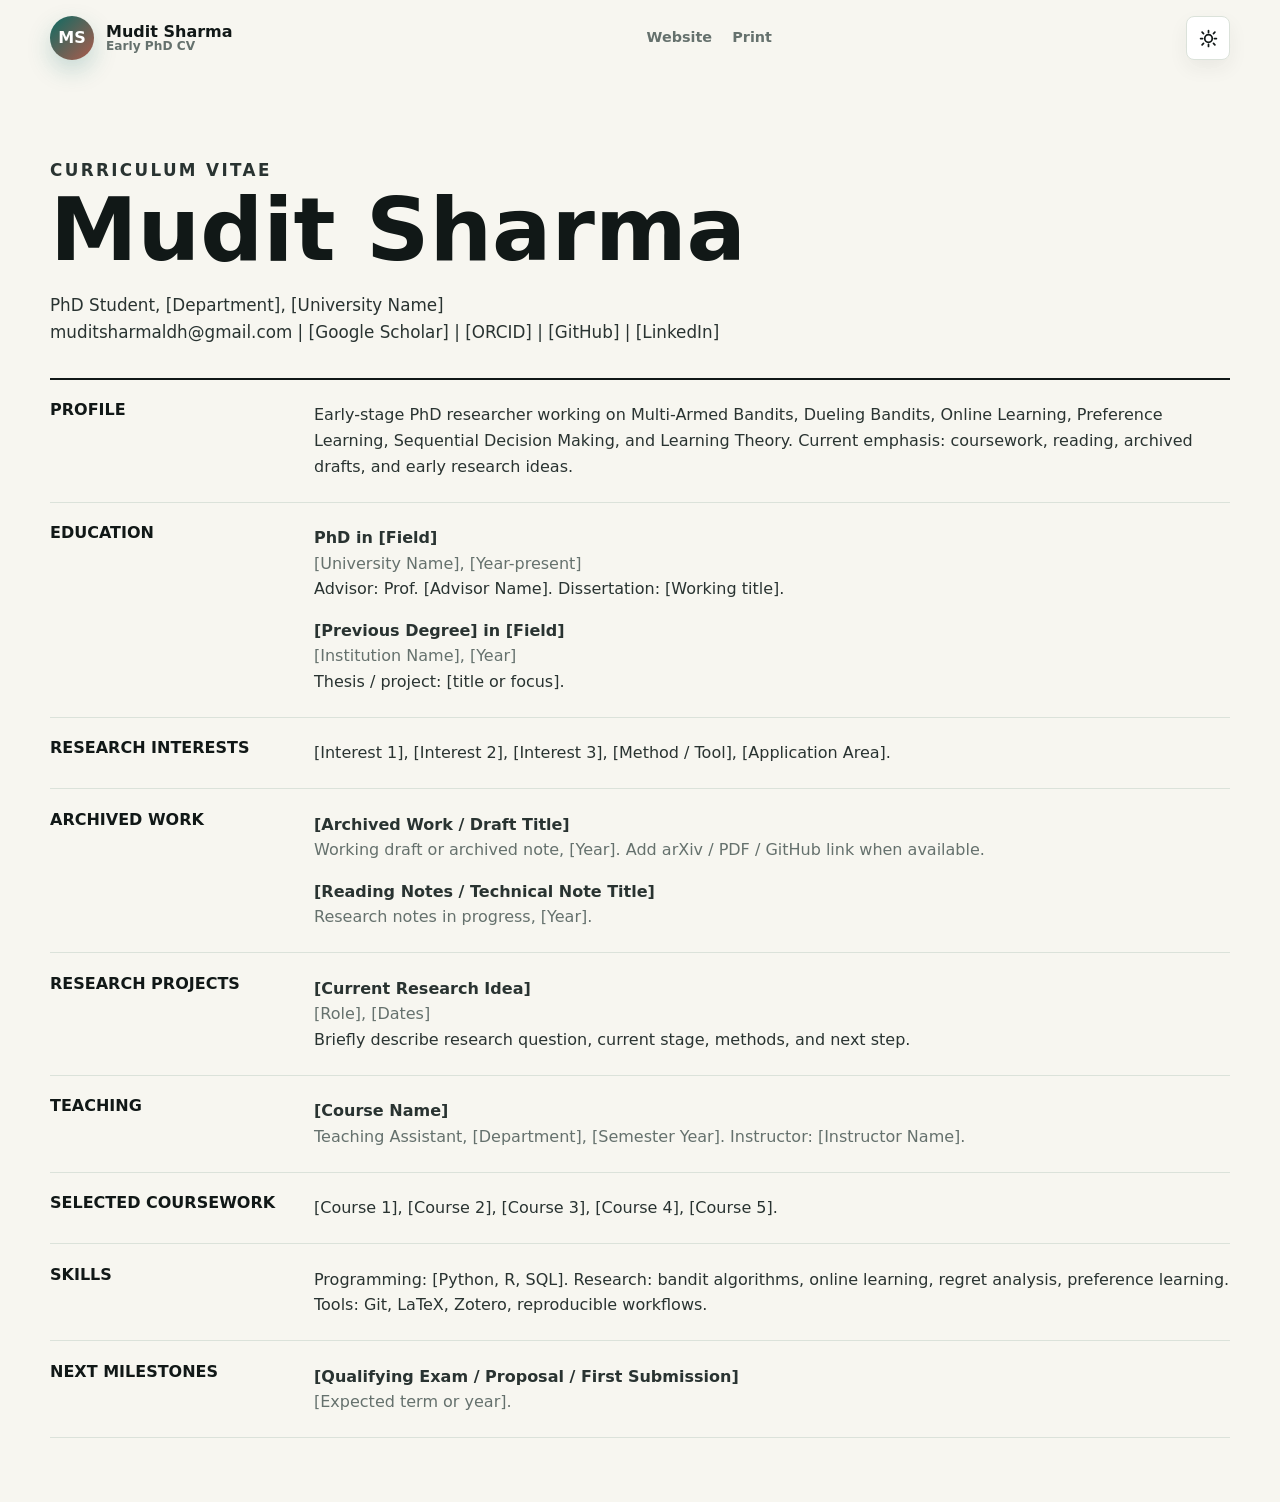
==== cv.html @ 1f726e1e "first commit" ====
<!DOCTYPE html>
<html lang="en" data-theme="auto">
<head>
  <meta charset="UTF-8">
  <meta name="viewport" content="width=device-width, initial-scale=1.0">
  <meta name="description" content="Early-stage PhD CV for Mudit Sharma.">
  <title>CV | Mudit Sharma</title>
  <link rel="stylesheet" href="styles.css">
</head>
<body class="cv-page">
  <header class="site-header" data-header>
    <nav class="nav shell" aria-label="CV navigation">
      <a class="brand" href="index.html">
        <span class="brand-mark">MS</span>
        <span class="brand-copy">
          <strong>Mudit Sharma</strong>
          <small>Early PhD CV</small>
        </span>
      </a>
      <div class="nav-links cv-nav-links">
        <a href="index.html">Website</a>
        <a href="#" onclick="window.print(); return false;">Print</a>
      </div>
      <button class="theme-toggle" type="button" aria-label="Switch color theme" data-theme-toggle>
        <svg aria-hidden="true" viewBox="0 0 24 24">
          <path d="M12 3v2.2M12 18.8V21M4.7 4.7l1.6 1.6M17.7 17.7l1.6 1.6M3 12h2.2M18.8 12H21M4.7 19.3l1.6-1.6M17.7 6.3l1.6-1.6"></path>
          <circle cx="12" cy="12" r="4.3"></circle>
        </svg>
      </button>
    </nav>
  </header>

  <main class="cv-main shell">
    <section class="cv-hero">
      <p class="section-kicker">Curriculum Vitae</p>
      <h1>Mudit Sharma</h1>
      <p>
        PhD Student, [Department], [University Name]<br>
        muditsharmaldh@gmail.com | [Google Scholar] | [ORCID] | [GitHub] | [LinkedIn]
      </p>
    </section>

    <section class="cv-section">
      <h2>Profile</h2>
      <p>
        Early-stage PhD researcher working on Multi-Armed Bandits, Dueling Bandits,
        Online Learning, Preference Learning, Sequential Decision Making, and
        Learning Theory. Current emphasis: coursework, reading, archived drafts,
        and early research ideas.
      </p>
    </section>

    <section class="cv-section">
      <h2>Education</h2>
      <div>
        <div class="cv-entry">
          <strong>PhD in [Field]</strong>
          <span>[University Name], [Year-present]</span>
          <p>Advisor: Prof. [Advisor Name]. Dissertation: [Working title].</p>
        </div>
        <div class="cv-entry">
          <strong>[Previous Degree] in [Field]</strong>
          <span>[Institution Name], [Year]</span>
          <p>Thesis / project: [title or focus].</p>
        </div>
      </div>
    </section>

    <section class="cv-section">
      <h2>Research Interests</h2>
      <p>[Interest 1], [Interest 2], [Interest 3], [Method / Tool], [Application Area].</p>
    </section>

    <section class="cv-section">
      <h2>Archived Work</h2>
      <div>
        <div class="cv-entry">
          <strong>[Archived Work / Draft Title]</strong>
          <span>Working draft or archived note, [Year]. Add arXiv / PDF / GitHub link when available.</span>
        </div>
        <div class="cv-entry">
          <strong>[Reading Notes / Technical Note Title]</strong>
          <span>Research notes in progress, [Year].</span>
        </div>
      </div>
    </section>

    <section class="cv-section">
      <h2>Research Projects</h2>
      <div>
        <div class="cv-entry">
          <strong>[Current Research Idea]</strong>
          <span>[Role], [Dates]</span>
          <p>Briefly describe research question, current stage, methods, and next step.</p>
        </div>
      </div>
    </section>

    <section class="cv-section">
      <h2>Teaching</h2>
      <div>
        <div class="cv-entry">
          <strong>[Course Name]</strong>
          <span>Teaching Assistant, [Department], [Semester Year]. Instructor: [Instructor Name].</span>
        </div>
      </div>
    </section>

    <section class="cv-section">
      <h2>Selected Coursework</h2>
      <p>[Course 1], [Course 2], [Course 3], [Course 4], [Course 5].</p>
    </section>

    <section class="cv-section">
      <h2>Skills</h2>
      <p>
        Programming: [Python, R, SQL]. Research: bandit algorithms, online learning,
        regret analysis, preference learning. Tools: Git, LaTeX, Zotero, reproducible workflows.
      </p>
    </section>

    <section class="cv-section">
      <h2>Next Milestones</h2>
      <div>
        <div class="cv-entry">
          <strong>[Qualifying Exam / Proposal / First Submission]</strong>
          <span>[Expected term or year].</span>
        </div>
      </div>
    </section>
  </main>

  <script src="script.js"></script>
</body>
</html>
---- styles.css ----
:root {
  color-scheme: light;
  --bg: #f7f6f0;
  --bg-elevated: #ffffff;
  --bg-soft: #eef2ea;
  --ink: #111817;
  --text: #293331;
  --muted: #65716d;
  --line: #dbe2da;
  --line-strong: #c6d0c7;
  --brand: #0d6b63;
  --brand-strong: #084f49;
  --brand-soft: #dff3ee;
  --accent: #bc594a;
  --amber: #c4912c;
  --olive: #677f3f;
  --blue: #3e6f91;
  --shadow: 0 22px 70px rgba(17, 24, 23, 0.12);
  --shadow-soft: 0 14px 40px rgba(17, 24, 23, 0.08);
  --radius: 8px;
  --max: 1180px;
  --section: clamp(4.5rem, 8vw, 7.5rem);
  --fast: 160ms ease;
  --slow: 520ms cubic-bezier(0.16, 1, 0.3, 1);
}

[data-theme="dark"] {
  color-scheme: dark;
  --bg: #101412;
  --bg-elevated: #171d1a;
  --bg-soft: #1d2622;
  --ink: #f5f2e8;
  --text: #e4dfd1;
  --muted: #aeb7af;
  --line: #2e3a35;
  --line-strong: #46554f;
  --brand: #65c9bc;
  --brand-strong: #9ce7dc;
  --brand-soft: #173d38;
  --accent: #e27d6e;
  --amber: #e0b14b;
  --olive: #9db770;
  --blue: #80acd0;
  --shadow: 0 26px 80px rgba(0, 0, 0, 0.42);
  --shadow-soft: 0 16px 44px rgba(0, 0, 0, 0.28);
}

* {
  box-sizing: border-box;
}

html {
  scroll-behavior: smooth;
  scroll-padding-top: 88px;
}

body {
  margin: 0;
  color: var(--text);
  background:
    linear-gradient(180deg, rgba(13, 107, 99, 0.06), transparent 420px),
    var(--bg);
  font-family: ui-sans-serif, system-ui, -apple-system, BlinkMacSystemFont, "Segoe UI", sans-serif;
  line-height: 1.6;
  text-rendering: optimizeLegibility;
}

body.nav-open {
  overflow: hidden;
}

img,
svg {
  display: block;
}

img {
  max-width: 100%;
}

a {
  color: inherit;
}

button,
input,
select,
textarea {
  font: inherit;
}

button {
  color: inherit;
}

::selection {
  color: #fff;
  background: var(--brand);
}

.skip-link {
  position: absolute;
  left: 1rem;
  top: -5rem;
  z-index: 30;
  padding: 0.65rem 0.85rem;
  color: #fff;
  background: var(--brand-strong);
  border-radius: var(--radius);
  font-weight: 800;
  transition: top var(--fast);
}

.skip-link:focus {
  top: 1rem;
}

.shell {
  width: min(calc(100% - 2rem), var(--max));
  margin-inline: auto;
}

.site-header {
  position: sticky;
  top: 0;
  z-index: 20;
  border-bottom: 1px solid transparent;
  background: color-mix(in srgb, var(--bg) 86%, transparent);
  backdrop-filter: blur(20px);
  transition: border-color var(--fast), box-shadow var(--fast), background var(--fast);
}

.site-header.scrolled {
  border-color: var(--line);
  box-shadow: 0 10px 30px rgba(17, 24, 23, 0.09);
}

.nav {
  display: grid;
  min-height: 76px;
  grid-template-columns: auto minmax(0, 1fr) auto;
  align-items: center;
  gap: 1rem;
}

.brand {
  display: inline-flex;
  align-items: center;
  gap: 0.75rem;
  text-decoration: none;
}

.brand-mark {
  display: grid;
  width: 44px;
  height: 44px;
  place-items: center;
  color: #fff;
  background:
    linear-gradient(135deg, rgba(13, 107, 99, 0.96), rgba(188, 89, 74, 0.92)),
    var(--brand);
  border-radius: 50%;
  box-shadow: 0 10px 24px rgba(13, 107, 99, 0.22);
  font-weight: 900;
}

.brand-copy {
  display: grid;
  line-height: 1.1;
}

.brand-copy strong {
  color: var(--ink);
}

.brand-copy small {
  color: var(--muted);
  font-size: 0.76rem;
  font-weight: 750;
}

.nav-links {
  display: flex;
  justify-content: center;
  gap: clamp(0.45rem, 1.2vw, 1rem);
}

.nav-links a {
  position: relative;
  padding: 0.5rem 0.15rem;
  color: var(--muted);
  font-size: 0.9rem;
  font-weight: 800;
  text-decoration: none;
}

.nav-links a::after {
  content: "";
  position: absolute;
  left: 0;
  right: 0;
  bottom: 0.2rem;
  height: 2px;
  background: var(--brand);
  transform: scaleX(0);
  transform-origin: left;
  transition: transform var(--fast);
}

.nav-links a:hover,
.nav-links a:focus-visible,
.nav-links a.active {
  color: var(--brand-strong);
}

.nav-links a:hover::after,
.nav-links a:focus-visible::after,
.nav-links a.active::after {
  transform: scaleX(1);
}

.nav-more {
  position: relative;
}

.nav-more summary {
  display: inline-flex;
  align-items: center;
  gap: 0.35rem;
  padding: 0.5rem 0.15rem;
  color: var(--muted);
  font-size: 0.9rem;
  font-weight: 850;
  cursor: pointer;
  list-style: none;
}

.nav-more summary::-webkit-details-marker {
  display: none;
}

.nav-more summary::after {
  content: "";
  width: 0.42rem;
  height: 0.42rem;
  border-right: 2px solid currentColor;
  border-bottom: 2px solid currentColor;
  transform: translateY(-0.12rem) rotate(45deg);
  transition: transform var(--fast);
}

.nav-more[open] summary,
.nav-more summary:hover,
.nav-more summary:focus-visible {
  color: var(--brand-strong);
}

.nav-more[open] summary::after {
  transform: translateY(0.08rem) rotate(225deg);
}

.nav-more-menu {
  position: absolute;
  right: 0;
  top: calc(100% + 0.55rem);
  display: grid;
  min-width: 230px;
  padding: 0.55rem;
  border: 1px solid var(--line);
  border-radius: var(--radius);
  background: var(--bg-elevated);
  box-shadow: var(--shadow);
}

.nav-more-menu a {
  padding: 0.62rem 0.7rem;
  border-radius: calc(var(--radius) - 2px);
}

.nav-more-menu a::after {
  display: none;
}

.nav-more-menu a:hover,
.nav-more-menu a:focus-visible {
  color: var(--brand-strong);
  background: var(--brand-soft);
}

.theme-toggle,
.nav-toggle {
  display: inline-grid;
  width: 44px;
  height: 44px;
  place-items: center;
  border: 1px solid var(--line);
  border-radius: var(--radius);
  background: var(--bg-elevated);
  box-shadow: 0 8px 20px rgba(17, 24, 23, 0.06);
  cursor: pointer;
  transition: transform var(--fast), border-color var(--fast), background var(--fast);
}

.theme-toggle:hover,
.theme-toggle:focus-visible,
.nav-toggle:hover,
.nav-toggle:focus-visible {
  border-color: var(--brand);
  transform: translateY(-1px);
}

.theme-toggle svg {
  width: 21px;
  height: 21px;
  fill: none;
  stroke: var(--ink);
  stroke-linecap: round;
  stroke-linejoin: round;
  stroke-width: 2;
}

.nav-toggle {
  display: none;
}

.nav-toggle span {
  display: block;
  width: 18px;
  height: 2px;
  margin: 2px 0;
  background: var(--ink);
  border-radius: 999px;
  transition: transform var(--fast), opacity var(--fast);
}

.nav-toggle[aria-expanded="true"] span:nth-child(1) {
  transform: translateY(6px) rotate(45deg);
}

.nav-toggle[aria-expanded="true"] span:nth-child(2) {
  opacity: 0;
}

.nav-toggle[aria-expanded="true"] span:nth-child(3) {
  transform: translateY(-6px) rotate(-45deg);
}

.hero {
  position: relative;
  isolation: isolate;
  overflow: hidden;
  min-height: calc(100svh - 76px);
  color: #fff;
}

.hero-bg {
  position: absolute;
  inset: 0;
  z-index: -2;
  background:
    linear-gradient(90deg, rgba(12, 24, 22, 0.94) 0%, rgba(12, 24, 22, 0.78) 43%, rgba(12, 24, 22, 0.22) 100%),
    linear-gradient(180deg, rgba(12, 24, 22, 0.18) 0%, rgba(12, 24, 22, 0.82) 100%),
    url("assets/research-workspace.png") center / cover;
  transform: translate3d(0, var(--parallax-y, 0px), 0) scale(1.04);
  transition: transform 80ms linear;
}

.hero::before,
.hero::after {
  content: "";
  position: absolute;
  z-index: -1;
  pointer-events: none;
}

.hero::before {
  inset: 0;
  background-image:
    linear-gradient(rgba(255, 255, 255, 0.08) 1px, transparent 1px),
    linear-gradient(90deg, rgba(255, 255, 255, 0.08) 1px, transparent 1px);
  background-size: 72px 72px;
  mask-image: linear-gradient(90deg, #000 0%, transparent 78%);
}

.hero::after {
  width: 28rem;
  height: 28rem;
  right: -10rem;
  bottom: -10rem;
  border: 1px solid rgba(255, 255, 255, 0.22);
  border-radius: 50%;
  animation: float-ring 9s ease-in-out infinite;
}

.early-stage-page {
  background:
    linear-gradient(180deg, color-mix(in srgb, var(--brand) 7%, transparent), transparent 430px),
    var(--bg);
}

.early-hero {
  position: relative;
  isolation: isolate;
  overflow: hidden;
  color: #fff;
}

.early-hero-bg {
  position: absolute;
  inset: 0;
  z-index: -2;
  background:
    linear-gradient(90deg, rgba(12, 24, 22, 0.92), rgba(12, 24, 22, 0.7), rgba(12, 24, 22, 0.24)),
    linear-gradient(0deg, rgba(12, 24, 22, 0.75), rgba(12, 24, 22, 0.08)),
    url("assets/research-workspace.png") center / cover;
  transform: translate3d(0, var(--parallax-y, 0px), 0) scale(1.03);
}

.early-hero::before {
  content: "";
  position: absolute;
  inset: 0;
  z-index: -1;
  background-image:
    linear-gradient(rgba(255, 255, 255, 0.08) 1px, transparent 1px),
    linear-gradient(90deg, rgba(255, 255, 255, 0.08) 1px, transparent 1px);
  background-size: 64px 64px;
  mask-image: linear-gradient(90deg, #000, transparent 76%);
}

.early-hero-layout {
  display: grid;
  min-height: clamp(620px, 86svh, 780px);
  grid-template-columns: minmax(0, 1fr) minmax(300px, 0.48fr);
  gap: clamp(2rem, 6vw, 5rem);
  align-items: center;
  padding-block: clamp(4rem, 8vw, 7rem);
}

.early-hero h1 {
  max-width: 760px;
  color: #fff;
  font-size: clamp(3.2rem, 9vw, 7.4rem);
  line-height: 0.94;
}

.early-status-card {
  display: grid;
  gap: 1rem;
  padding: 1rem;
  border: 1px solid rgba(255, 255, 255, 0.2);
  border-radius: var(--radius);
  background: rgba(255, 255, 255, 0.1);
  box-shadow: var(--shadow);
  backdrop-filter: blur(20px);
}

.early-status-card img {
  width: 100%;
  aspect-ratio: 4 / 3;
  object-fit: cover;
  border-radius: var(--radius);
  background: rgba(255, 255, 255, 0.16);
}

.early-status-card h2 {
  margin-top: 0.75rem;
  color: #fff;
  font-size: clamp(1.35rem, 2.8vw, 2rem);
}

.early-snapshot {
  position: relative;
  z-index: 2;
  margin-top: -2.6rem;
}

.snapshot-grid {
  display: grid;
  grid-template-columns: repeat(4, minmax(0, 1fr));
  gap: 0.8rem;
}

.snapshot-card {
  padding: 1rem;
  border: 1px solid var(--line);
  border-radius: var(--radius);
  background: var(--bg-elevated);
  box-shadow: var(--shadow-soft);
}

.snapshot-card strong {
  display: block;
  color: var(--brand-strong);
  font-size: clamp(1.8rem, 4vw, 3rem);
  line-height: 1;
}

.snapshot-card span {
  display: block;
  margin-top: 0.45rem;
  color: var(--muted);
  font-size: 0.9rem;
  font-weight: 850;
}

.early-about-layout {
  display: grid;
  grid-template-columns: minmax(260px, 0.38fr) minmax(0, 1fr);
  gap: clamp(2rem, 6vw, 5rem);
  align-items: center;
}

.current-work-section,
.archive-section {
  background: var(--bg-soft);
}

.early-work-grid {
  display: grid;
  grid-template-columns: repeat(3, minmax(0, 1fr));
  gap: 1rem;
}

.early-work-card,
.archive-item {
  border: 1px solid var(--line);
  border-radius: var(--radius);
  background: var(--bg-elevated);
  box-shadow: var(--shadow-soft);
  transition: transform var(--fast), border-color var(--fast), box-shadow var(--fast);
}

.early-work-card {
  padding: 1.25rem;
}

.early-work-card:hover,
.archive-item:hover {
  border-color: color-mix(in srgb, var(--brand) 42%, var(--line));
  box-shadow: var(--shadow);
  transform: translateY(-3px);
}

.early-work-card h3 {
  margin-top: 0.85rem;
  font-size: clamp(1.15rem, 2vw, 1.45rem);
}

.early-work-card p {
  color: var(--muted);
}

.archive-list {
  display: grid;
  gap: 0.9rem;
}

.archive-item {
  display: grid;
  grid-template-columns: 94px minmax(0, 1fr);
  gap: 1rem;
  padding: 1.15rem;
}

.archive-date {
  color: var(--accent);
  font-size: 1rem;
  font-weight: 950;
}

.archive-item h3 {
  margin-top: 0.75rem;
  font-size: clamp(1.15rem, 2vw, 1.45rem);
}

.archive-item p {
  color: var(--muted);
}

.hero-grid {
  display: grid;
  min-height: calc(100svh - 76px);
  grid-template-columns: minmax(0, 1.06fr) minmax(320px, 0.66fr);
  align-items: center;
  gap: clamp(2rem, 6vw, 5rem);
  padding-block: clamp(4rem, 8vw, 7rem);
}

.eyebrow,
.section-kicker {
  margin: 0 0 0.8rem;
  color: var(--brand);
  font-size: 0.73rem;
  font-weight: 900;
  letter-spacing: 0.14em;
  text-transform: uppercase;
}

.hero .eyebrow {
  color: #8ee4d9;
}

h1,
h2,
h3,
h4,
p {
  overflow-wrap: anywhere;
}

h1,
h2,
h3,
h4 {
  margin: 0;
  color: var(--ink);
  line-height: 1.05;
  letter-spacing: 0;
}

.hero h1 {
  max-width: 820px;
  color: #fff;
  font-size: clamp(3.3rem, 10vw, 8.2rem);
  line-height: 0.92;
}

.role-line,
.typing-line {
  margin: 1rem 0 0;
  color: rgba(255, 255, 255, 0.86);
  font-size: clamp(1.05rem, 1.8vw, 1.35rem);
  font-weight: 750;
}

.role-line span,
.typing-line span {
  color: #9ef0e4;
}

[data-typing]::after {
  content: "";
  display: inline-block;
  width: 2px;
  height: 1em;
  margin-left: 0.15rem;
  background: currentColor;
  vertical-align: -0.15em;
  animation: cursor-blink 1s steps(2, start) infinite;
}

.hero-summary {
  max-width: 650px;
  margin: 1.1rem 0 0;
  color: rgba(255, 255, 255, 0.78);
  font-size: clamp(1rem, 1.65vw, 1.22rem);
}

.keyword-row,
.hero-actions,
.hero-social,
.pub-links,
.contact-links,
.filter-bar,
.filter-group,
.skill-badges {
  display: flex;
  flex-wrap: wrap;
  gap: 0.7rem;
}

.keyword-row {
  margin-top: 1.6rem;
}

.keyword-row span {
  padding: 0.45rem 0.7rem;
  border: 1px solid rgba(255, 255, 255, 0.2);
  border-radius: 999px;
  color: rgba(255, 255, 255, 0.9);
  background: rgba(255, 255, 255, 0.1);
  backdrop-filter: blur(12px);
  font-size: 0.88rem;
  font-weight: 800;
}

.hero-actions {
  margin-top: 2rem;
}

.button {
  display: inline-flex;
  min-height: 46px;
  align-items: center;
  justify-content: center;
  padding: 0.78rem 1rem;
  border: 1px solid transparent;
  border-radius: var(--radius);
  font-weight: 900;
  text-decoration: none;
  cursor: pointer;
  transition: transform var(--fast), box-shadow var(--fast), background var(--fast), border-color var(--fast);
}

.button:hover,
.button:focus-visible {
  transform: translateY(-2px);
}

.button.primary {
  color: #fff;
  background: var(--brand);
  box-shadow: 0 16px 34px rgba(13, 107, 99, 0.28);
}

.button.primary:hover,
.button.primary:focus-visible {
  background: var(--brand-strong);
}

.button.secondary {
  color: var(--ink);
  border-color: var(--line);
  background: var(--bg-elevated);
}

.hero .button.secondary,
.contact-section .button.secondary {
  color: #fff;
  border-color: rgba(255, 255, 255, 0.3);
  background: rgba(255, 255, 255, 0.12);
}

.hero-social {
  margin-top: 1.2rem;
}

.hero-social a,
.contact-links a,
.pub-links a,
.research-card a,
.group-card a,
.collaborator-card a,
.future-card a,
.site-footer a {
  color: var(--brand-strong);
  font-weight: 850;
  text-decoration-color: color-mix(in srgb, var(--brand) 38%, transparent);
  text-underline-offset: 0.22em;
}

.hero-social a {
  color: rgba(255, 255, 255, 0.86);
}

.profile-card {
  overflow: hidden;
  border: 1px solid rgba(255, 255, 255, 0.2);
  border-radius: var(--radius);
  background: color-mix(in srgb, #ffffff 12%, transparent);
  box-shadow: var(--shadow);
  backdrop-filter: blur(22px);
}

.portrait-frame {
  aspect-ratio: 4 / 5;
  overflow: hidden;
  background: #dfe8e3;
}

.portrait-frame img {
  width: 100%;
  height: 100%;
  object-fit: cover;
}

.profile-card-body {
  padding: 1.2rem;
}

.profile-label {
  margin: 0 0 0.6rem;
  color: #9ef0e4;
  font-size: 0.76rem;
  font-weight: 900;
  letter-spacing: 0.14em;
  text-transform: uppercase;
}

.profile-card h2 {
  color: #fff;
  font-size: clamp(1.4rem, 3vw, 2.15rem);
}

.profile-facts {
  display: grid;
  gap: 0.8rem;
  margin: 1.1rem 0 0;
}

.profile-facts div {
  display: grid;
  gap: 0.15rem;
  padding-top: 0.75rem;
  border-top: 1px solid rgba(255, 255, 255, 0.2);
}

.profile-facts dt {
  color: rgba(255, 255, 255, 0.58);
  font-size: 0.72rem;
  font-weight: 900;
  letter-spacing: 0.12em;
  text-transform: uppercase;
}

.profile-facts dd {
  margin: 0;
  color: #fff;
  font-weight: 850;
}

.impact-strip {
  position: relative;
  z-index: 2;
  margin-top: -2.4rem;
}

.impact-grid {
  display: grid;
  grid-template-columns: repeat(5, minmax(0, 1fr));
  gap: 0.8rem;
}

.impact-card {
  padding: 1.15rem;
  border: 1px solid var(--line);
  border-radius: var(--radius);
  background: var(--bg-elevated);
  box-shadow: var(--shadow-soft);
}

.impact-card strong {
  display: block;
  color: var(--brand-strong);
  font-size: clamp(2rem, 5vw, 3.3rem);
  line-height: 1;
}

.impact-card span {
  display: block;
  margin-top: 0.35rem;
  color: var(--muted);
  font-size: 0.86rem;
  font-weight: 850;
}

.section {
  padding-block: var(--section);
}

.section-heading {
  max-width: 780px;
  margin-bottom: clamp(1.6rem, 4vw, 2.4rem);
}

.section-heading h2,
.about-copy h2,
.contact-copy h2 {
  font-size: clamp(2.15rem, 5vw, 4.7rem);
}

.section-heading p:not(.section-kicker),
.contact-copy p,
.about-copy > p,
.research-card p,
.course-column li span,
.teaching-card p,
.collaborator-card p,
.group-card p,
.future-card p {
  color: var(--muted);
}

.about-layout {
  display: grid;
  grid-template-columns: minmax(260px, 0.42fr) minmax(0, 1fr);
  gap: clamp(2rem, 6vw, 5rem);
  align-items: center;
}

.about-media {
  position: relative;
  overflow: hidden;
  border: 1px solid var(--line);
  border-radius: var(--radius);
  background: var(--bg-elevated);
  box-shadow: var(--shadow);
}

.about-media::after {
  content: "";
  position: absolute;
  inset: auto 1rem 1rem 1rem;
  height: 5px;
  border-radius: 999px;
  background: linear-gradient(90deg, var(--brand), var(--accent), var(--amber));
}

.about-media img {
  width: 100%;
  aspect-ratio: 4 / 5;
  object-fit: cover;
}

.about-copy p {
  font-size: 1.05rem;
}

blockquote {
  margin: 1.4rem 0;
  padding: 1rem 1.2rem;
  border-left: 4px solid var(--accent);
  color: var(--ink);
  background: var(--bg-soft);
  border-radius: 0 var(--radius) var(--radius) 0;
  font-size: 1.08rem;
  font-weight: 750;
}

.interests-section {
  padding-top: clamp(3.4rem, 6vw, 5.5rem);
  background:
    linear-gradient(135deg, color-mix(in srgb, var(--brand) 9%, transparent), transparent 42%),
    var(--bg);
}

.interest-visual-grid {
  display: grid;
  grid-template-columns: repeat(2, minmax(0, 1fr));
  gap: 1rem;
}

.visual-card {
  position: relative;
  display: grid;
  min-height: 250px;
  grid-template-columns: minmax(0, 0.86fr) minmax(220px, 1.14fr);
  gap: 1rem;
  align-items: center;
  overflow: hidden;
  padding: 1rem;
  border: 1px solid var(--line);
  border-radius: var(--radius);
  background:
    linear-gradient(145deg, color-mix(in srgb, var(--bg-elevated) 88%, var(--brand-soft)), var(--bg-elevated)),
    var(--bg-elevated);
  box-shadow: var(--shadow-soft);
  transition: transform var(--fast), border-color var(--fast), box-shadow var(--fast);
}

.visual-card:hover {
  border-color: color-mix(in srgb, var(--brand) 46%, var(--line));
  box-shadow: var(--shadow);
  transform: translateY(-3px);
}

.visual-card::after {
  content: "";
  position: absolute;
  inset: auto -3rem -5rem auto;
  width: 12rem;
  height: 12rem;
  border: 1px solid color-mix(in srgb, var(--brand) 22%, transparent);
  border-radius: 50%;
  pointer-events: none;
}

.network-visual {
  grid-column: 1 / -1;
  grid-template-columns: minmax(220px, 0.46fr) minmax(0, 1fr);
}

.visual-card-copy {
  position: relative;
  z-index: 1;
}

.mini-label {
  display: inline-flex;
  min-height: 28px;
  align-items: center;
  width: fit-content;
  padding: 0.25rem 0.6rem;
  border-radius: 999px;
  color: var(--brand-strong);
  background: var(--brand-soft);
  font-size: 0.72rem;
  font-weight: 950;
}

.visual-card h3 {
  margin-top: 0.85rem;
  font-size: clamp(1.05rem, 2vw, 1.45rem);
}

.visual-card p {
  margin-bottom: 0;
  color: var(--muted);
  font-size: 0.94rem;
}

.visual-card svg {
  position: relative;
  z-index: 1;
  width: 100%;
  height: auto;
  overflow: visible;
}

.bandit-svg text,
.explore-svg text,
.duel-svg text,
.network-svg text {
  fill: var(--muted);
  font-size: 12px;
  font-weight: 800;
}

.machine-body {
  fill: color-mix(in srgb, var(--brand-soft) 82%, var(--bg-elevated));
  stroke: var(--line-strong);
  stroke-width: 2;
}

.bandit-arm line {
  stroke: var(--ink);
  stroke-width: 8;
  stroke-linecap: round;
}

.bandit-arm circle {
  fill: var(--bg-elevated);
  stroke: var(--brand);
  stroke-width: 4;
}

.bandit-arm rect {
  fill: color-mix(in srgb, var(--brand) 22%, var(--bg-elevated));
  stroke: var(--brand);
  stroke-width: 2;
}

.best-arm {
  animation: bandit-pull 2.4s ease-in-out infinite;
  transform-origin: 208px 128px;
}

.arm-one {
  animation: bandit-nudge 3.8s ease-in-out infinite;
  transform-origin: 96px 128px;
}

.arm-two {
  animation: bandit-nudge 4.1s ease-in-out 0.4s infinite;
  transform-origin: 152px 128px;
}

.arm-four {
  animation: bandit-nudge 4.3s ease-in-out 0.75s infinite;
  transform-origin: 264px 128px;
}

.reward-dots circle {
  fill: var(--amber);
  opacity: 0;
  animation: reward-pop 2.4s ease-out infinite;
}

.reward-dots circle:nth-child(2) {
  animation-delay: 0.16s;
}

.reward-dots circle:nth-child(3) {
  animation-delay: 0.3s;
}

.balance-track {
  stroke: var(--line-strong);
  stroke-width: 8;
  stroke-linecap: round;
}

.balance-arc {
  fill: none;
  stroke: color-mix(in srgb, var(--brand) 48%, transparent);
  stroke-dasharray: 8 10;
  stroke-linecap: round;
  stroke-width: 3;
  animation: dash-flow 8s linear infinite;
}

.balance-node {
  fill: var(--bg-elevated);
  stroke-width: 5;
}

.explore-node {
  stroke: var(--blue);
}

.exploit-node {
  stroke: var(--accent);
}

.balance-marker {
  fill: var(--amber);
  stroke: var(--bg-elevated);
  stroke-width: 4;
  filter: drop-shadow(0 8px 12px rgba(17, 24, 23, 0.16));
  transition: cx 180ms ease, cy 180ms ease;
}

.balance-percent {
  fill: var(--brand-strong) !important;
}

.explore-control {
  position: relative;
  z-index: 1;
  display: grid;
  grid-column: 1 / -1;
  gap: 0.4rem;
  color: var(--muted);
  font-size: 0.82rem;
  font-weight: 900;
}

.explore-control input {
  width: 100%;
  accent-color: var(--brand);
}

.duel-option rect {
  fill: var(--bg-elevated);
  stroke: var(--line-strong);
  stroke-width: 2;
}

.duel-option text:first-of-type {
  fill: var(--ink);
  font-size: 24px;
  font-weight: 950;
}

.duel-option text:last-of-type {
  fill: var(--muted);
  font-size: 12px;
}

.option-a {
  transform-box: fill-box;
  transform-origin: center;
  animation: duel-card-a 3.4s ease-in-out infinite;
}

.option-b {
  transform-box: fill-box;
  transform-origin: center;
  animation: duel-card-b 3.4s ease-in-out infinite;
}

.vs-orb {
  fill: var(--brand);
  transform-box: fill-box;
  transform-origin: center;
  animation: vs-pulse 3.4s ease-in-out infinite;
}

.vs-text {
  fill: #fff !important;
  font-size: 16px !important;
  font-weight: 950 !important;
}

.preference-flow {
  fill: none;
  stroke: var(--brand);
  stroke-dasharray: 55;
  stroke-dashoffset: 55;
  stroke-linecap: round;
  stroke-width: 4;
  animation: compare-flow 3.4s ease-in-out infinite;
}

.flow-b {
  stroke: var(--accent);
  animation-delay: 0.18s;
}

.winner-badge circle {
  fill: var(--amber);
  transform-box: fill-box;
  transform-origin: center;
  animation: winner-pop 3.4s ease-in-out infinite;
}

.winner-badge path {
  fill: none;
  stroke: #fff;
  stroke-linecap: round;
  stroke-linejoin: round;
  stroke-width: 4;
}

.network-links line {
  stroke: color-mix(in srgb, var(--brand) 44%, var(--line-strong));
  stroke-dasharray: 6 9;
  stroke-linecap: round;
  stroke-width: 2.4;
  animation: dash-flow 9s linear infinite;
}

.network-node circle {
  fill: var(--bg-elevated);
  stroke: var(--brand);
  stroke-width: 3;
  filter: drop-shadow(0 10px 14px rgba(17, 24, 23, 0.12));
}

.network-node text {
  fill: var(--ink);
  font-size: 11px;
  font-weight: 900;
}

.central-node circle {
  fill: var(--brand);
  stroke: var(--brand-strong);
  transform-box: fill-box;
  transform-origin: center;
  animation: central-node-pulse 3.6s ease-in-out infinite;
}

.central-node text {
  fill: #fff;
}

.interest-cards,
.research-layout,
.course-grid,
.skills-grid,
.gallery-grid,
.future-grid {
  display: grid;
  gap: 1rem;
}

.interest-cards {
  grid-template-columns: repeat(3, minmax(0, 1fr));
  margin-top: 1.4rem;
}

.interest-card,
.research-card,
.course-column,
.teaching-card,
.skill-category,
.future-card,
.testimonial-card,
.faq-item {
  border: 1px solid var(--line);
  border-radius: var(--radius);
  background: var(--bg-elevated);
  box-shadow: var(--shadow-soft);
  transition: transform var(--fast), border-color var(--fast), box-shadow var(--fast);
}

.interest-card:hover,
.research-card:hover,
.course-column:hover,
.teaching-card:hover,
.skill-category:hover,
.collaborator-card:hover,
.group-card:hover,
.publication:hover,
.gallery-item:hover,
.future-card:hover {
  border-color: color-mix(in srgb, var(--brand) 45%, var(--line));
  box-shadow: var(--shadow);
  transform: translateY(-3px);
}

.interest-card {
  padding: 1rem;
}

.interest-card span {
  color: var(--accent);
  font-size: 0.8rem;
  font-weight: 950;
}

.interest-card h3,
.research-card h3,
.course-column h3,
.teaching-card h3,
.skill-category h3,
.collaborator-category h3,
.group-card h4,
.collaborator-card h4,
.future-card h3 {
  font-size: 1.15rem;
}

.interest-card p {
  margin-bottom: 0;
  color: var(--muted);
}

.timeline-section,
.publications-section,
.collaborators-section,
.gallery-section {
  background: var(--bg-soft);
}

.journey-timeline {
  position: relative;
  display: grid;
  gap: 1rem;
}

.journey-timeline::before {
  content: "";
  position: absolute;
  left: 1.25rem;
  top: 0.5rem;
  bottom: 0.5rem;
  width: 2px;
  background: linear-gradient(var(--brand), var(--accent), var(--amber));
}

.timeline-item {
  position: relative;
  padding: 1.2rem 1.2rem 1.2rem 4rem;
  border: 1px solid var(--line);
  border-radius: var(--radius);
  background: var(--bg-elevated);
  box-shadow: var(--shadow-soft);
}

.timeline-item::before {
  content: attr(data-step);
  position: absolute;
  left: 0.3rem;
  top: 1.1rem;
  display: grid;
  width: 2rem;
  height: 2rem;
  place-items: center;
  color: #fff;
  background: var(--brand);
  border: 3px solid var(--bg-elevated);
  border-radius: 50%;
  font-size: 0.7rem;
  font-weight: 950;
}

.timeline-item time,
.teaching-card time,
.future-card span,
.pub-index {
  color: var(--accent);
  font-size: 0.82rem;
  font-weight: 950;
  letter-spacing: 0.08em;
  text-transform: uppercase;
}

.timeline-item h3 {
  margin-top: 0.25rem;
  font-size: clamp(1.25rem, 2.5vw, 1.75rem);
}

.timeline-item p {
  margin-bottom: 0;
  color: var(--muted);
}

.research-layout {
  grid-template-columns: 1.1fr 0.9fr;
}

.research-card {
  padding: 1.25rem;
}

.primary-card {
  display: flex;
  min-height: 360px;
  flex-direction: column;
  justify-content: flex-end;
  color: #fff;
  background:
    linear-gradient(160deg, rgba(13, 107, 99, 0.94), rgba(17, 24, 23, 0.9)),
    var(--brand);
}

.primary-card h3,
.primary-card p,
.primary-card a {
  color: #fff;
}

.primary-card .status-pill {
  width: fit-content;
  color: #083f3a;
  background: #dffaf5;
}

.status-pill {
  display: inline-flex;
  min-height: 28px;
  align-items: center;
  width: fit-content;
  padding: 0.25rem 0.6rem;
  border-radius: 999px;
  color: var(--brand-strong);
  background: var(--brand-soft);
  font-size: 0.74rem;
  font-weight: 950;
}

.meta-list,
.course-list {
  display: grid;
  gap: 0.55rem;
  margin: 1rem 0 0;
  padding: 0;
  list-style: none;
}

.meta-list li {
  position: relative;
  padding-left: 1rem;
  color: var(--text);
}

.meta-list li::before {
  content: "";
  position: absolute;
  left: 0;
  top: 0.72em;
  width: 5px;
  height: 5px;
  background: var(--accent);
  border-radius: 50%;
}

.filter-bar {
  justify-content: space-between;
  margin-bottom: 1.25rem;
}

.filter-button {
  min-height: 40px;
  padding: 0.5rem 0.75rem;
  border: 1px solid var(--line);
  border-radius: 999px;
  color: var(--text);
  background: var(--bg-elevated);
  font-size: 0.88rem;
  font-weight: 900;
  cursor: pointer;
  transition: background var(--fast), color var(--fast), border-color var(--fast), transform var(--fast);
}

.filter-button:hover,
.filter-button:focus-visible,
.filter-button.active {
  color: #fff;
  border-color: var(--brand);
  background: var(--brand);
  transform: translateY(-1px);
}

.publication-list {
  display: grid;
  gap: 0.9rem;
}

.publication {
  display: grid;
  grid-template-columns: 92px minmax(0, 1fr);
  gap: 1rem;
  padding: 1.1rem;
  border: 1px solid var(--line);
  border-radius: var(--radius);
  background: var(--bg-elevated);
  box-shadow: var(--shadow-soft);
  transition: transform var(--fast), opacity var(--fast), box-shadow var(--fast), border-color var(--fast);
}

.publication.is-hidden,
.gallery-item.is-hidden {
  display: none;
}

.pub-body h3 {
  margin-top: 0.75rem;
  font-size: clamp(1.15rem, 2vw, 1.45rem);
}

.pub-body p {
  margin: 0.35rem 0 0;
  color: var(--muted);
}

.pub-links {
  margin-top: 0.85rem;
}

.course-grid {
  grid-template-columns: repeat(3, minmax(0, 1fr));
}

.course-column {
  padding: 1.25rem;
}

.course-list li {
  display: grid;
  gap: 0.15rem;
  padding: 0.8rem 0 0.8rem 0.9rem;
  border-left: 3px solid var(--amber);
}

.course-list strong {
  color: var(--ink);
}

.split-layout,
.contact-layout {
  display: grid;
  grid-template-columns: minmax(0, 0.85fr) minmax(0, 1.15fr);
  gap: clamp(2rem, 6vw, 5rem);
}

.teaching-list {
  display: grid;
  gap: 1rem;
}

.teaching-card {
  padding: 1.25rem;
}

.collaborator-category + .collaborator-category {
  margin-top: 2rem;
}

.collaborator-category h3 {
  margin-bottom: 0.9rem;
}

.collaborator-grid,
.group-grid {
  display: grid;
  grid-template-columns: repeat(2, minmax(0, 1fr));
  gap: 1rem;
}

.collaborator-card,
.group-card {
  border: 1px solid var(--line);
  border-radius: var(--radius);
  background: var(--bg-elevated);
  box-shadow: var(--shadow-soft);
  transition: transform var(--fast), border-color var(--fast), box-shadow var(--fast);
}

.collaborator-card {
  display: grid;
  grid-template-columns: 96px minmax(0, 1fr);
  gap: 1rem;
  align-items: center;
  padding: 1rem;
}

.collaborator-card img {
  width: 96px;
  height: 96px;
  border-radius: var(--radius);
  object-fit: cover;
}

.collaborator-card p,
.collaborator-card span {
  display: block;
  margin: 0.35rem 0;
}

.collaborator-card span {
  color: var(--brand-strong);
  font-size: 0.88rem;
  font-weight: 850;
}

.group-card {
  padding: 1.25rem;
}

.skills-section {
  position: relative;
  overflow: hidden;
  background:
    linear-gradient(135deg, color-mix(in srgb, var(--brand) 14%, transparent), transparent 34%),
    linear-gradient(315deg, color-mix(in srgb, var(--accent) 10%, transparent), transparent 38%),
    var(--bg);
}

.skills-section::before {
  content: "";
  position: absolute;
  inset: 0;
  pointer-events: none;
  background-image:
    linear-gradient(color-mix(in srgb, var(--brand) 10%, transparent) 1px, transparent 1px),
    linear-gradient(90deg, color-mix(in srgb, var(--brand) 10%, transparent) 1px, transparent 1px);
  background-size: 44px 44px;
  mask-image: linear-gradient(180deg, transparent, #000 16%, #000 78%, transparent);
}

.toolkit-console {
  position: relative;
  isolation: isolate;
  overflow: hidden;
  padding: clamp(1rem, 2vw, 1.35rem);
  border: 1px solid color-mix(in srgb, var(--brand) 24%, var(--line));
  border-radius: var(--radius);
  background:
    linear-gradient(145deg, color-mix(in srgb, var(--bg-elevated) 82%, var(--brand-soft)), var(--bg-elevated) 58%),
    var(--bg-elevated);
  box-shadow: var(--shadow);
}

.toolkit-console::before,
.toolkit-console::after {
  content: "";
  position: absolute;
  pointer-events: none;
  z-index: -1;
}

.toolkit-console::before {
  inset: -40% auto auto -10%;
  width: 36rem;
  height: 36rem;
  border-radius: 50%;
  background: radial-gradient(circle, color-mix(in srgb, var(--brand) 22%, transparent), transparent 64%);
  animation: toolkit-drift 12s ease-in-out infinite;
}

.toolkit-console::after {
  inset: 0;
  background:
    linear-gradient(90deg, transparent, color-mix(in srgb, var(--brand) 12%, transparent), transparent);
  transform: translateX(-110%);
  animation: console-scan 6s ease-in-out infinite;
}

.toolkit-orbit {
  position: absolute;
  right: clamp(-5rem, -4vw, -2rem);
  top: clamp(-6rem, -5vw, -2rem);
  width: min(34vw, 390px);
  min-width: 250px;
  color: var(--brand);
  opacity: 0.58;
  pointer-events: none;
}

.toolkit-radar {
  width: 100%;
}

.radar-halo {
  fill: url("#radarGlow");
}

.radar-ring,
.radar-axis {
  fill: none;
  stroke: currentColor;
  stroke-opacity: 0.28;
  stroke-width: 1.4;
}

.radar-axis.diagonal {
  stroke-opacity: 0.16;
}

.radar-sweep {
  fill: currentColor;
  opacity: 0.18;
  transform-box: view-box;
  transform-origin: 210px 210px;
  animation: radar-sweep 4.8s linear infinite;
}

.orbit {
  transform-box: view-box;
  transform-origin: 210px 210px;
}

.orbit-one {
  animation: orbit-spin 7.5s linear infinite;
}

.orbit-two {
  animation: orbit-spin 10s linear reverse infinite;
}

.orbit-three {
  animation: orbit-spin 13s linear infinite;
}

.orbit circle {
  fill: var(--amber);
  filter: drop-shadow(0 0 10px color-mix(in srgb, var(--amber) 70%, transparent));
}

.toolkit-radar text {
  fill: var(--ink);
  font-size: 18px;
  font-weight: 950;
  letter-spacing: 0;
}

.toolkit-status {
  position: relative;
  z-index: 1;
  display: flex;
  flex-wrap: wrap;
  align-items: center;
  gap: 0.7rem;
  width: fit-content;
  margin-bottom: 1rem;
  padding: 0.55rem 0.7rem;
  border: 1px solid color-mix(in srgb, var(--brand) 28%, var(--line));
  border-radius: 999px;
  color: var(--muted);
  background: color-mix(in srgb, var(--bg-elevated) 80%, transparent);
  box-shadow: 0 10px 28px rgba(17, 24, 23, 0.08);
  font-size: 0.82rem;
  font-weight: 850;
  backdrop-filter: blur(14px);
}

.toolkit-status strong {
  color: var(--brand-strong);
}

.signal-dot {
  width: 10px;
  height: 10px;
  border-radius: 50%;
  background: var(--brand);
  box-shadow: 0 0 0 0 color-mix(in srgb, var(--brand) 42%, transparent);
  animation: signal-pulse 1.8s ease-out infinite;
}

.skills-grid {
  position: relative;
  z-index: 1;
  grid-template-columns: repeat(3, minmax(0, 1fr));
}

.toolkit-module {
  position: relative;
  overflow: hidden;
  padding: 1.1rem;
  background:
    linear-gradient(145deg, color-mix(in srgb, var(--bg-elevated) 88%, var(--brand-soft)), var(--bg-elevated)),
    var(--bg-elevated);
}

.toolkit-module::before {
  content: "";
  position: absolute;
  inset: 0;
  pointer-events: none;
  background:
    radial-gradient(circle at var(--mx, 50%) var(--my, 0%), color-mix(in srgb, var(--brand) 16%, transparent), transparent 34%);
  opacity: 0;
  transition: opacity var(--fast);
}

.toolkit-module::after {
  content: "";
  position: absolute;
  left: 1rem;
  right: 1rem;
  top: 0;
  height: 2px;
  background: linear-gradient(90deg, transparent, var(--brand), var(--amber), transparent);
  opacity: 0.72;
}

.toolkit-module:hover::before,
.toolkit-module:focus-within::before {
  opacity: 1;
}

.module-head {
  position: relative;
  z-index: 1;
  display: flex;
  align-items: flex-start;
  justify-content: space-between;
  gap: 1rem;
}

.module-head span {
  display: inline-grid;
  min-width: 2.2rem;
  height: 2.2rem;
  place-items: center;
  color: var(--brand-strong);
  background: var(--brand-soft);
  border-radius: 50%;
  font-size: 0.78rem;
  font-weight: 950;
}

.module-head h3 {
  max-width: 13rem;
}

.skill-meter {
  position: relative;
  z-index: 1;
  height: 8px;
  overflow: hidden;
  margin-top: 1rem;
  border: 1px solid color-mix(in srgb, var(--brand) 22%, var(--line));
  border-radius: 999px;
  background: color-mix(in srgb, var(--bg-soft) 80%, var(--line));
}

.skill-meter span {
  display: block;
  width: calc(var(--level, 0) * 1%);
  height: 100%;
  border-radius: inherit;
  background: linear-gradient(90deg, var(--brand), var(--blue), var(--amber));
  box-shadow: 0 0 18px color-mix(in srgb, var(--brand) 42%, transparent);
  transform: scaleX(0);
  transform-origin: left;
}

.skill-meter.is-visible span {
  animation: meter-fill 1.15s cubic-bezier(0.16, 1, 0.3, 1) forwards;
}

.skill-badges {
  position: relative;
  z-index: 1;
  margin-top: 1rem;
}

.skill-badge {
  position: relative;
  min-height: 34px;
  overflow: hidden;
  padding: 0.4rem 0.65rem;
  border: 1px solid color-mix(in srgb, var(--brand) 20%, var(--line));
  border-radius: 999px;
  color: var(--text);
  background: color-mix(in srgb, var(--bg-soft) 82%, transparent);
  font-size: 0.84rem;
  font-weight: 850;
  cursor: pointer;
  transition: transform var(--fast), border-color var(--fast), background var(--fast), color var(--fast), box-shadow var(--fast);
}

.skill-badge::before {
  content: "";
  position: absolute;
  inset: 0;
  background: linear-gradient(90deg, transparent, color-mix(in srgb, #fff 32%, transparent), transparent);
  transform: translateX(-110%);
  transition: transform 520ms ease;
}

.skill-badge:hover,
.skill-badge:focus-visible,
.skill-badge.is-active {
  border-color: var(--brand);
  color: var(--brand-strong);
  background: var(--brand-soft);
  box-shadow: 0 10px 22px color-mix(in srgb, var(--brand) 13%, transparent);
  transform: translateY(-2px);
}

.skill-badge:hover::before,
.skill-badge:focus-visible::before,
.skill-badge.is-active::before {
  transform: translateX(110%);
}

.toolkit-footer {
  position: relative;
  z-index: 1;
  display: grid;
  grid-template-columns: repeat(5, minmax(0, 1fr));
  gap: 0.65rem;
  margin-top: 1rem;
}

.toolkit-footer span {
  min-height: 42px;
  display: grid;
  place-items: center;
  border: 1px solid color-mix(in srgb, var(--brand) 18%, var(--line));
  border-radius: var(--radius);
  color: var(--muted);
  background: color-mix(in srgb, var(--bg-elevated) 72%, transparent);
  font-size: 0.82rem;
  font-weight: 900;
  text-align: center;
}

.gallery-grid {
  grid-template-columns: 1.2fr 0.9fr 0.9fr;
  grid-auto-rows: minmax(220px, 23vw);
}

.gallery-preview-section {
  background: var(--bg-soft);
}

.gallery-preview-card {
  display: grid;
  grid-template-columns: minmax(0, 0.92fr) minmax(280px, 0.72fr);
  gap: clamp(1.4rem, 4vw, 3rem);
  align-items: center;
  overflow: hidden;
  padding: clamp(1.1rem, 3vw, 2rem);
  border: 1px solid var(--line);
  border-radius: var(--radius);
  background: var(--bg-elevated);
  box-shadow: var(--shadow-soft);
}

.gallery-preview-copy h2 {
  font-size: clamp(1.8rem, 4vw, 3.7rem);
}

.gallery-preview-copy p {
  color: var(--muted);
}

.gallery-preview-stack {
  position: relative;
  min-height: 285px;
}

.gallery-preview-stack figure {
  position: absolute;
  inset: 0 14% 12% 0;
  overflow: hidden;
  margin: 0;
  border-radius: var(--radius);
  box-shadow: var(--shadow);
  transform: rotate(-2deg);
}

.gallery-preview-stack img {
  width: 100%;
  height: 100%;
  object-fit: cover;
}

.gallery-preview-stack span {
  position: absolute;
  display: inline-flex;
  min-height: 38px;
  align-items: center;
  padding: 0.45rem 0.75rem;
  border: 1px solid rgba(255, 255, 255, 0.24);
  border-radius: 999px;
  color: #fff;
  background: rgba(17, 24, 23, 0.76);
  box-shadow: var(--shadow-soft);
  font-size: 0.84rem;
  font-weight: 900;
}

.gallery-preview-stack span:nth-of-type(1) {
  right: 0;
  top: 18%;
}

.gallery-preview-stack span:nth-of-type(2) {
  left: 10%;
  bottom: 14%;
  background: rgba(13, 107, 99, 0.86);
}

.gallery-preview-stack span:nth-of-type(3) {
  right: 7%;
  bottom: 3%;
  background: rgba(188, 89, 74, 0.86);
}

.gallery-page .site-header {
  background: color-mix(in srgb, var(--bg) 90%, transparent);
}

.gallery-hero {
  position: relative;
  isolation: isolate;
  overflow: hidden;
  min-height: clamp(420px, 62svh, 620px);
  color: #fff;
}

.gallery-hero-bg {
  position: absolute;
  inset: 0;
  z-index: -1;
  background:
    linear-gradient(90deg, rgba(17, 24, 23, 0.9), rgba(17, 24, 23, 0.62), rgba(17, 24, 23, 0.18)),
    linear-gradient(0deg, rgba(17, 24, 23, 0.78), transparent 52%),
    url("assets/research-workspace.png") center / cover;
  transform: scale(1.03);
}

.gallery-hero-layout {
  display: grid;
  min-height: clamp(420px, 62svh, 620px);
  align-items: center;
  padding-block: clamp(4rem, 8vw, 7rem);
}

.gallery-hero h1 {
  max-width: 880px;
  color: #fff;
  font-size: clamp(2.6rem, 7vw, 6rem);
}

.gallery-hero p:not(.eyebrow) {
  max-width: 650px;
  color: rgba(255, 255, 255, 0.8);
  font-size: clamp(1rem, 1.7vw, 1.22rem);
}

.gallery-page-grid {
  grid-auto-rows: minmax(230px, 20vw);
}

.gallery-item {
  position: relative;
  overflow: hidden;
  margin: 0;
  border: 1px solid var(--line);
  border-radius: var(--radius);
  background: var(--bg-elevated);
  box-shadow: var(--shadow-soft);
  transition: transform var(--fast), box-shadow var(--fast), border-color var(--fast);
}

.gallery-item:first-child {
  grid-row: span 2;
}

.gallery-item img {
  width: 100%;
  height: 100%;
  object-fit: cover;
  transition: transform 600ms ease;
}

.gallery-item:hover img {
  transform: scale(1.04);
}

.gallery-item figcaption {
  position: absolute;
  left: 0.85rem;
  right: 0.85rem;
  bottom: 0.85rem;
  padding: 0.55rem 0.7rem;
  color: #fff;
  background: rgba(17, 24, 23, 0.72);
  border-radius: var(--radius);
  font-weight: 900;
}

.gallery-placeholder {
  display: grid;
  place-items: center;
  color: #fff;
  background:
    linear-gradient(135deg, rgba(13, 107, 99, 0.95), rgba(62, 111, 145, 0.86)),
    var(--brand);
}

.gallery-placeholder.accent {
  background:
    linear-gradient(135deg, rgba(188, 89, 74, 0.95), rgba(196, 145, 44, 0.86)),
    var(--accent);
}

.gallery-placeholder.warm {
  background:
    linear-gradient(135deg, rgba(196, 145, 44, 0.95), rgba(103, 127, 63, 0.86)),
    var(--amber);
}

.gallery-placeholder.olive {
  background:
    linear-gradient(135deg, rgba(103, 127, 63, 0.95), rgba(17, 24, 23, 0.86)),
    var(--olive);
}

.gallery-placeholder span {
  color: rgba(255, 255, 255, 0.86);
  font-size: clamp(1.8rem, 5vw, 4.5rem);
  font-weight: 950;
}

.contact-section {
  color: rgba(255, 255, 255, 0.82);
  background:
    linear-gradient(135deg, rgba(13, 107, 99, 0.22), transparent 42%),
    #111817;
}

.contact-section h2 {
  color: #fff;
}

.contact-section .section-kicker {
  color: #8ee4d9;
}

.contact-links {
  margin: 1.2rem 0;
}

.contact-links a {
  color: rgba(255, 255, 255, 0.9);
}

.contact-form {
  display: grid;
  gap: 0.9rem;
  padding: 1.2rem;
  border: 1px solid rgba(255, 255, 255, 0.16);
  border-radius: var(--radius);
  background: rgba(255, 255, 255, 0.08);
  box-shadow: var(--shadow);
  backdrop-filter: blur(18px);
}

.contact-form label {
  display: grid;
  gap: 0.35rem;
  color: rgba(255, 255, 255, 0.86);
  font-size: 0.86rem;
  font-weight: 900;
}

.contact-form input,
.contact-form select,
.contact-form textarea {
  width: 100%;
  border: 1px solid rgba(255, 255, 255, 0.22);
  border-radius: var(--radius);
  color: #fff;
  background: rgba(0, 0, 0, 0.22);
  padding: 0.8rem 0.85rem;
  outline: none;
}

.contact-form select option {
  color: #111817;
}

.contact-form input:focus,
.contact-form select:focus,
.contact-form textarea:focus {
  border-color: #8ee4d9;
  box-shadow: 0 0 0 3px rgba(142, 228, 217, 0.18);
}

.contact-form textarea {
  resize: vertical;
}

.form-note {
  margin: 0;
  color: rgba(255, 255, 255, 0.66);
  font-size: 0.86rem;
}

.future-section {
  background: var(--bg);
}

.future-section:nth-of-type(even) {
  background: var(--bg-soft);
}

.future-grid {
  grid-template-columns: repeat(3, minmax(0, 1fr));
}

.future-card,
.testimonial-card {
  padding: 1.2rem;
}

.testimonial-card {
  margin: 0;
}

.testimonial-card p {
  margin-top: 0;
  color: var(--ink);
  font-size: 1.1rem;
  font-weight: 750;
}

.testimonial-card cite {
  color: var(--muted);
  font-style: normal;
  font-weight: 850;
}

.faq-list {
  display: grid;
  gap: 0.8rem;
}

.faq-item {
  padding: 1rem 1.2rem;
}

.faq-item summary {
  color: var(--ink);
  cursor: pointer;
  font-weight: 900;
}

.faq-item p {
  color: var(--muted);
}

.site-footer {
  padding: 1.2rem 0;
  color: var(--muted);
  background: var(--bg);
}

.footer-layout {
  display: flex;
  align-items: center;
  justify-content: space-between;
  gap: 1rem;
}

.footer-layout p {
  margin: 0;
}

.reveal {
  opacity: 0;
  transform: translateY(22px);
  transition: opacity var(--slow), transform var(--slow);
}

.reveal.is-visible {
  opacity: 1;
  transform: translateY(0);
}

.cv-page {
  background: var(--bg);
}

.cv-page .nav-links {
  position: static;
  display: flex;
  padding: 0;
  border: 0;
  background: transparent;
  box-shadow: none;
}

.cv-main {
  padding: clamp(2.5rem, 6vw, 4rem) 0;
}

.cv-hero {
  padding-bottom: 2rem;
  border-bottom: 2px solid var(--ink);
}

.cv-hero h1 {
  font-size: clamp(2.8rem, 8vw, 5.5rem);
}

.cv-hero p {
  margin: 1rem 0 0;
  color: var(--text);
  font-size: 1.05rem;
}

.cv-section {
  display: grid;
  grid-template-columns: 240px minmax(0, 1fr);
  gap: 1.5rem;
  padding: 1.4rem 0;
  border-bottom: 1px solid var(--line);
}

.cv-section h2 {
  font-size: 1rem;
  text-transform: uppercase;
}

.cv-section p {
  margin: 0;
}

.cv-entry + .cv-entry {
  margin-top: 1rem;
}

.cv-entry strong,
.cv-entry span {
  display: block;
}

.cv-entry span {
  color: var(--muted);
}

@keyframes cursor-blink {
  50% {
    opacity: 0;
  }
}

@keyframes float-ring {
  0%,
  100% {
    transform: translate3d(0, 0, 0);
  }
  50% {
    transform: translate3d(-1rem, -1rem, 0);
  }
}

@keyframes bandit-pull {
  0%,
  62%,
  100% {
    transform: translateY(0);
  }
  34%,
  46% {
    transform: translateY(16px);
  }
}

@keyframes bandit-nudge {
  0%,
  72%,
  100% {
    transform: translateY(0);
  }
  84% {
    transform: translateY(5px);
  }
}

@keyframes reward-pop {
  0%,
  42% {
    opacity: 0;
    transform: translateY(14px) scale(0.65);
  }
  56% {
    opacity: 1;
    transform: translateY(0) scale(1);
  }
  100% {
    opacity: 0;
    transform: translateY(-16px) scale(0.8);
  }
}

@keyframes dash-flow {
  to {
    stroke-dashoffset: -90;
  }
}

@keyframes duel-card-a {
  0%,
  100% {
    transform: translateX(0);
  }
  42%,
  54% {
    transform: translateX(9px);
  }
}

@keyframes duel-card-b {
  0%,
  100% {
    transform: translateX(0);
  }
  42%,
  54% {
    transform: translateX(-9px);
  }
  74%,
  86% {
    transform: translateY(-5px);
  }
}

@keyframes vs-pulse {
  0%,
  100% {
    transform: scale(1);
  }
  50% {
    transform: scale(1.08);
  }
}

@keyframes compare-flow {
  0%,
  28% {
    stroke-dashoffset: 55;
    opacity: 0.2;
  }
  54% {
    stroke-dashoffset: 0;
    opacity: 1;
  }
  100% {
    stroke-dashoffset: -55;
    opacity: 0.2;
  }
}

@keyframes winner-pop {
  0%,
  60%,
  100% {
    transform: scale(0.82);
    opacity: 0.72;
  }
  74%,
  88% {
    transform: scale(1.08);
    opacity: 1;
  }
}

@keyframes central-node-pulse {
  0%,
  100% {
    transform: scale(1);
  }
  50% {
    transform: scale(1.04);
  }
}

@keyframes toolkit-drift {
  0%,
  100% {
    transform: translate3d(0, 0, 0);
  }
  50% {
    transform: translate3d(2rem, 1rem, 0);
  }
}

@keyframes console-scan {
  0%,
  58% {
    transform: translateX(-110%);
    opacity: 0;
  }
  70% {
    opacity: 1;
  }
  100% {
    transform: translateX(110%);
    opacity: 0;
  }
}

@keyframes radar-sweep {
  to {
    transform: rotate(360deg);
  }
}

@keyframes orbit-spin {
  to {
    transform: rotate(360deg);
  }
}

@keyframes signal-pulse {
  0% {
    box-shadow: 0 0 0 0 color-mix(in srgb, var(--brand) 42%, transparent);
  }
  80%,
  100% {
    box-shadow: 0 0 0 10px transparent;
  }
}

@keyframes meter-fill {
  to {
    transform: scaleX(1);
  }
}

@media (max-width: 1080px) {
  .nav {
    grid-template-columns: auto auto auto;
  }

  .nav-toggle {
    display: inline-grid;
  }

  .nav-links {
    position: absolute;
    left: 1rem;
    right: 1rem;
    top: calc(100% + 0.5rem);
    display: none;
    max-height: calc(100svh - 6rem);
    overflow: auto;
    justify-content: start;
    padding: 1rem;
    border: 1px solid var(--line);
    border-radius: var(--radius);
    background: var(--bg-elevated);
    box-shadow: var(--shadow);
  }

  .nav-links.open {
    display: grid;
  }

  .nav-more {
    width: 100%;
  }

  .nav-more summary {
    width: 100%;
    justify-content: space-between;
  }

  .nav-more-menu {
    position: static;
    min-width: 0;
    margin-top: 0.35rem;
    box-shadow: none;
  }

  .hero-grid,
  .early-hero-layout,
  .about-layout,
  .early-about-layout,
  .split-layout,
  .contact-layout {
    grid-template-columns: 1fr;
  }

  .profile-card {
    max-width: 520px;
  }

  .impact-grid,
  .snapshot-grid,
  .interest-visual-grid,
  .skills-grid {
    grid-template-columns: repeat(3, minmax(0, 1fr));
  }

  .early-work-grid,
  .interest-visual-grid,
  .research-layout,
  .collaborator-grid,
  .group-grid,
  .future-grid {
    grid-template-columns: 1fr;
  }

  .visual-card,
  .network-visual {
    grid-template-columns: minmax(0, 0.85fr) minmax(250px, 1.15fr);
  }

  .toolkit-orbit {
    opacity: 0.34;
  }

  .toolkit-footer {
    grid-template-columns: repeat(3, minmax(0, 1fr));
  }

  .gallery-preview-card {
    grid-template-columns: 1fr;
  }
}

@media (max-width: 760px) {
  .shell {
    width: min(calc(100% - 1.25rem), var(--max));
  }

  .brand-copy small {
    display: none;
  }

  .hero,
  .early-hero,
  .hero-grid {
    min-height: auto;
  }

  .hero-grid,
  .early-hero-layout {
    padding-block: 4rem;
  }

  .hero h1,
  .early-hero h1 {
    font-size: clamp(3.25rem, 20vw, 5rem);
  }

  .hero-bg,
  .early-hero-bg {
    background:
      linear-gradient(90deg, rgba(12, 24, 22, 0.94), rgba(12, 24, 22, 0.88)),
      url("assets/research-workspace.png") center / cover;
  }

  .hero::before {
    background-size: 48px 48px;
  }

  .impact-strip {
    margin-top: 0;
  }

  .impact-grid,
  .snapshot-grid,
  .interest-cards,
  .interest-visual-grid,
  .early-work-grid,
  .course-grid,
  .skills-grid,
  .gallery-grid {
    grid-template-columns: 1fr;
  }

  .visual-card,
  .network-visual {
    grid-template-columns: 1fr;
  }

  .toolkit-orbit {
    display: none;
  }

  .toolkit-status {
    width: 100%;
  }

  .toolkit-footer {
    grid-template-columns: 1fr 1fr;
  }

  .gallery-preview-stack {
    min-height: 230px;
  }

  .gallery-grid {
    grid-auto-rows: minmax(230px, auto);
  }

  .gallery-item:first-child {
    grid-row: auto;
  }

  .publication,
  .archive-item,
  .collaborator-card {
    grid-template-columns: 1fr;
  }

  .collaborator-card img {
    width: 88px;
    height: 88px;
  }

  .filter-bar {
    justify-content: flex-start;
  }

  .footer-layout {
    align-items: flex-start;
    flex-direction: column;
  }

  .cv-section {
    grid-template-columns: 1fr;
    gap: 0.55rem;
  }
}

@media (max-width: 480px) {
  .hero-actions,
  .contact-form .button {
    display: grid;
    width: 100%;
  }

  .button {
    width: 100%;
  }

  .impact-grid {
    grid-template-columns: 1fr 1fr;
  }

  .snapshot-grid {
    grid-template-columns: 1fr 1fr;
  }

  .toolkit-footer {
    grid-template-columns: 1fr;
  }
}

@media (prefers-reduced-motion: reduce) {
  *,
  *::before,
  *::after {
    animation-duration: 0.001ms !important;
    animation-iteration-count: 1 !important;
    scroll-behavior: auto !important;
    transition-duration: 0.001ms !important;
  }

  .reveal {
    opacity: 1;
    transform: none;
  }
}

@media print {
  .site-header,
  .hero,
  .impact-strip,
  .contact-section,
  .site-footer {
    display: none;
  }

  body {
    color: #111;
    background: #fff;
  }

  .section {
    padding-block: 1.4rem;
  }

  .cv-main {
    width: 100%;
    padding: 0;
  }

  .cv-section,
  .publication,
  .future-card {
    break-inside: avoid;
  }
}
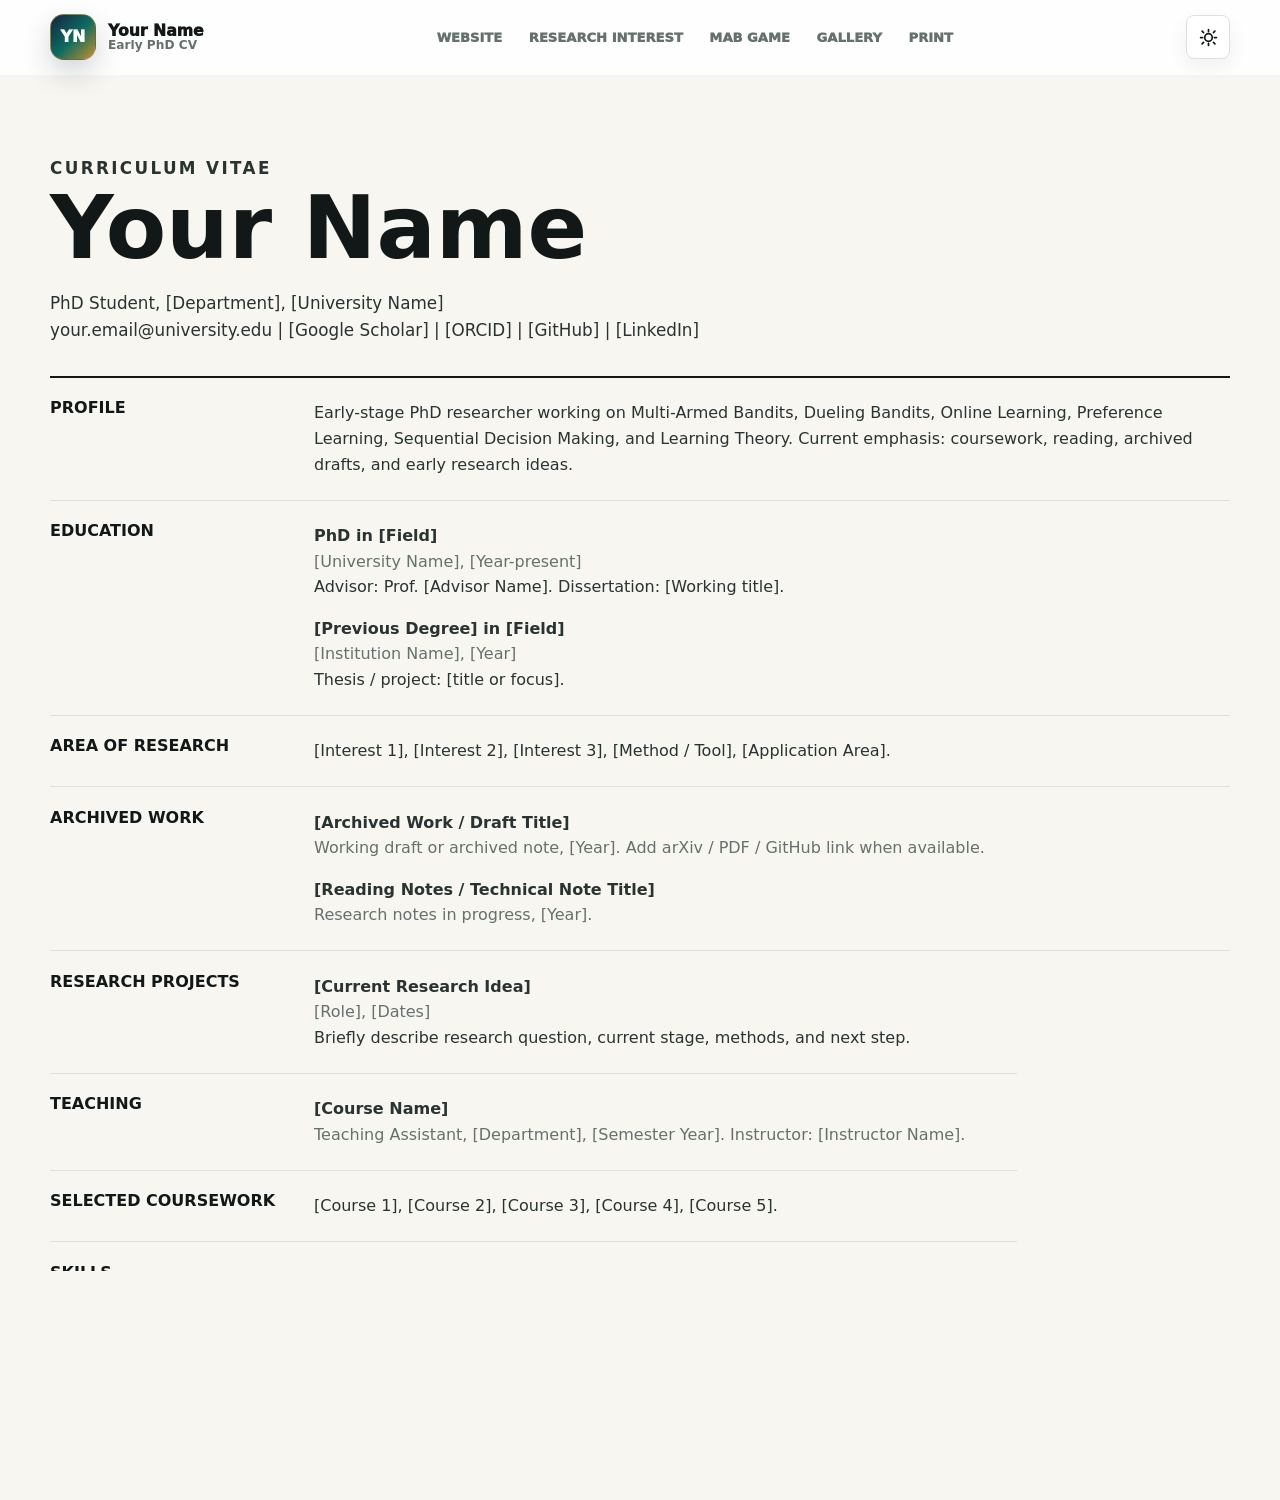
==== commit 7c3293dc: "making few changes" ====
--- a/cv.html
+++ b/cv.html
@@ -3,22 +3,26 @@
 <head>
   <meta charset="UTF-8">
   <meta name="viewport" content="width=device-width, initial-scale=1.0">
-  <meta name="description" content="Early-stage PhD CV for Mudit Sharma.">
-  <title>CV | Mudit Sharma</title>
+  <meta name="description" content="Early-stage PhD CV for Your Name.">
+  <title>CV | Your Name</title>
   <link rel="stylesheet" href="styles.css">
 </head>
 <body class="cv-page">
+  <div class="scroll-progress" data-scroll-progress aria-hidden="true"></div>
   <header class="site-header" data-header>
     <nav class="nav shell" aria-label="CV navigation">
       <a class="brand" href="index.html">
-        <span class="brand-mark">MS</span>
+        <span class="brand-mark">YN</span>
         <span class="brand-copy">
-          <strong>Mudit Sharma</strong>
+          <strong>Your Name</strong>
           <small>Early PhD CV</small>
         </span>
       </a>
       <div class="nav-links cv-nav-links">
         <a href="index.html">Website</a>
+        <a href="research-interests.html">Research Interest</a>
+        <a href="mab-game.html">MAB Game</a>
+        <a href="gallery.html">Gallery</a>
         <a href="#" onclick="window.print(); return false;">Print</a>
       </div>
       <button class="theme-toggle" type="button" aria-label="Switch color theme" data-theme-toggle>
@@ -33,10 +37,10 @@
   <main class="cv-main shell">
     <section class="cv-hero">
       <p class="section-kicker">Curriculum Vitae</p>
-      <h1>Mudit Sharma</h1>
+      <h1>Your Name</h1>
       <p>
         PhD Student, [Department], [University Name]<br>
-        muditsharmaldh@gmail.com | [Google Scholar] | [ORCID] | [GitHub] | [LinkedIn]
+        your.email@university.edu | [Google Scholar] | [ORCID] | [GitHub] | [LinkedIn]
       </p>
     </section>
 
@@ -67,7 +71,7 @@
     </section>
 
     <section class="cv-section">
-      <h2>Research Interests</h2>
+      <h2>Area of Research</h2>
       <p>[Interest 1], [Interest 2], [Interest 3], [Method / Tool], [Application Area].</p>
     </section>
 
--- a/styles.css
+++ b/styles.css
@@ -63,6 +63,7 @@
   font-family: ui-sans-serif, system-ui, -apple-system, BlinkMacSystemFont, "Segoe UI", sans-serif;
   line-height: 1.6;
   text-rendering: optimizeLegibility;
+  animation: page-enter 520ms var(--slow) both;
 }
 
 body.nav-open {
@@ -115,6 +116,20 @@
   top: 1rem;
 }
 
+.scroll-progress {
+  position: fixed;
+  left: 0;
+  top: 0;
+  z-index: 80;
+  width: 100%;
+  height: 3px;
+  pointer-events: none;
+  background: linear-gradient(90deg, var(--brand), var(--amber), var(--accent));
+  box-shadow: 0 0 18px color-mix(in srgb, var(--brand) 34%, transparent);
+  transform: scaleX(0);
+  transform-origin: left;
+}
+
 .shell {
   width: min(calc(100% - 2rem), var(--max));
   margin-inline: auto;
@@ -125,7 +140,7 @@
   top: 0;
   z-index: 20;
   border-bottom: 1px solid transparent;
-  background: color-mix(in srgb, var(--bg) 86%, transparent);
+  background: color-mix(in srgb, var(--bg-elevated) 90%, transparent);
   backdrop-filter: blur(20px);
   transition: border-color var(--fast), box-shadow var(--fast), background var(--fast);
 }
@@ -137,7 +152,7 @@
 
 .nav {
   display: grid;
-  min-height: 76px;
+  min-height: 74px;
   grid-template-columns: auto minmax(0, 1fr) auto;
   align-items: center;
   gap: 1rem;
@@ -152,25 +167,30 @@
 
 .brand-mark {
   display: grid;
-  width: 44px;
-  height: 44px;
+  width: 46px;
+  height: 46px;
   place-items: center;
   color: #fff;
   background:
-    linear-gradient(135deg, rgba(13, 107, 99, 0.96), rgba(188, 89, 74, 0.92)),
-    var(--brand);
-  border-radius: 50%;
-  box-shadow: 0 10px 24px rgba(13, 107, 99, 0.22);
-  font-weight: 900;
+    linear-gradient(135deg, #17233f 0%, #0d6b63 52%, #c4912c 100%),
+    #17233f;
+  border: 1px solid color-mix(in srgb, var(--amber) 48%, transparent);
+  border-radius: 14px;
+  box-shadow: 0 12px 28px rgba(23, 35, 63, 0.2);
+  font-family: "Aptos Display", "Segoe UI", ui-sans-serif, system-ui, sans-serif;
+  font-weight: 950;
 }
 
 .brand-copy {
   display: grid;
   line-height: 1.1;
+  font-family: "Aptos", "Segoe UI", ui-sans-serif, system-ui, sans-serif;
 }
 
 .brand-copy strong {
   color: var(--ink);
+  font-size: 0.98rem;
+  font-weight: 950;
 }
 
 .brand-copy small {
@@ -182,26 +202,31 @@
 .nav-links {
   display: flex;
   justify-content: center;
-  gap: clamp(0.45rem, 1.2vw, 1rem);
+  gap: clamp(0.18rem, 0.8vw, 0.62rem);
 }
 
 .nav-links a {
   position: relative;
-  padding: 0.5rem 0.15rem;
+  padding: 0.56rem 0.52rem;
+  border-radius: 999px;
   color: var(--muted);
-  font-size: 0.9rem;
-  font-weight: 800;
+  font-family: "Aptos", "Segoe UI", ui-sans-serif, system-ui, sans-serif;
+  font-size: 0.82rem;
+  font-weight: 950;
+  letter-spacing: 0;
   text-decoration: none;
+  text-transform: uppercase;
+  transition: color var(--fast), background var(--fast), transform var(--fast);
 }
 
 .nav-links a::after {
   content: "";
   position: absolute;
-  left: 0;
-  right: 0;
-  bottom: 0.2rem;
+  left: 0.52rem;
+  right: 0.52rem;
+  bottom: 0.36rem;
   height: 2px;
-  background: var(--brand);
+  background: linear-gradient(90deg, var(--brand), var(--amber));
   transform: scaleX(0);
   transform-origin: left;
   transition: transform var(--fast);
@@ -211,6 +236,7 @@
 .nav-links a:focus-visible,
 .nav-links a.active {
   color: var(--brand-strong);
+  background: color-mix(in srgb, var(--brand-soft) 72%, transparent);
 }
 
 .nav-links a:hover::after,
@@ -227,12 +253,17 @@
   display: inline-flex;
   align-items: center;
   gap: 0.35rem;
-  padding: 0.5rem 0.15rem;
+  padding: 0.56rem 0.52rem;
+  border-radius: 999px;
   color: var(--muted);
-  font-size: 0.9rem;
-  font-weight: 850;
+  font-family: "Aptos", "Segoe UI", ui-sans-serif, system-ui, sans-serif;
+  font-size: 0.82rem;
+  font-weight: 950;
+  letter-spacing: 0;
+  text-transform: uppercase;
   cursor: pointer;
   list-style: none;
+  transition: color var(--fast), background var(--fast);
 }
 
 .nav-more summary::-webkit-details-marker {
@@ -250,9 +281,11 @@
 }
 
 .nav-more[open] summary,
+.nav-more:has(a.active) summary,
 .nav-more summary:hover,
 .nav-more summary:focus-visible {
   color: var(--brand-strong);
+  background: color-mix(in srgb, var(--brand-soft) 72%, transparent);
 }
 
 .nav-more[open] summary::after {
@@ -392,6 +425,29 @@
   animation: float-ring 9s ease-in-out infinite;
 }
 
+.hero-scroll-cue {
+  position: absolute;
+  left: 50%;
+  bottom: clamp(1rem, 2.4vw, 2rem);
+  display: grid;
+  width: 28px;
+  height: 52px;
+  place-items: start center;
+  border: 1px solid rgba(255, 255, 255, 0.26);
+  border-radius: 999px;
+  opacity: 0.82;
+  transform: translateX(-50%);
+}
+
+.hero-scroll-cue span {
+  width: 4px;
+  height: 10px;
+  margin-top: 9px;
+  border-radius: 999px;
+  background: rgba(255, 255, 255, 0.82);
+  animation: scroll-cue 1.8s ease-in-out infinite;
+}
+
 .early-stage-page {
   background:
     linear-gradient(180deg, color-mix(in srgb, var(--brand) 7%, transparent), transparent 430px),
@@ -526,7 +582,9 @@
 .archive-item {
   border: 1px solid var(--line);
   border-radius: var(--radius);
-  background: var(--bg-elevated);
+  background:
+    radial-gradient(circle at var(--mx, 50%) var(--my, 0%), color-mix(in srgb, var(--brand) 12%, transparent), transparent 34%),
+    var(--bg-elevated);
   box-shadow: var(--shadow-soft);
   transition: transform var(--fast), border-color var(--fast), box-shadow var(--fast);
 }
@@ -820,6 +878,61 @@
   font-weight: 850;
 }
 
+.quote-strip {
+  position: relative;
+  z-index: 3;
+  padding: 0.85rem 0;
+  border-bottom: 1px solid var(--line);
+  background:
+    linear-gradient(90deg, color-mix(in srgb, var(--brand) 12%, transparent), transparent 46%),
+    var(--bg-elevated);
+}
+
+.quote-card {
+  display: flex;
+  align-items: center;
+  justify-content: space-between;
+  gap: 1rem;
+}
+
+.quote-card p {
+  margin: 0;
+  color: var(--ink);
+  font-size: clamp(0.95rem, 1.8vw, 1.1rem);
+  font-weight: 850;
+}
+
+.quote-card p::before {
+  content: "Today:";
+  margin-right: 0.5rem;
+  color: var(--accent);
+  font-size: 0.78rem;
+  font-weight: 950;
+  letter-spacing: 0.1em;
+  text-transform: uppercase;
+}
+
+.quote-button {
+  flex: 0 0 auto;
+  min-height: 38px;
+  padding: 0.45rem 0.7rem;
+  border: 1px solid var(--line);
+  border-radius: var(--radius);
+  color: var(--brand-strong);
+  background: var(--bg);
+  font-size: 0.84rem;
+  font-weight: 900;
+  cursor: pointer;
+  transition: transform var(--fast), border-color var(--fast), background var(--fast);
+}
+
+.quote-button:hover,
+.quote-button:focus-visible {
+  border-color: var(--brand);
+  background: var(--brand-soft);
+  transform: translateY(-1px);
+}
+
 .impact-strip {
   position: relative;
   z-index: 2;
@@ -856,7 +969,19 @@
 }
 
 .section {
+  position: relative;
   padding-block: var(--section);
+}
+
+.section:not(.contact-section)::before {
+  content: "";
+  position: absolute;
+  left: 50%;
+  top: 0;
+  width: min(calc(100% - 2rem), var(--max));
+  height: 1px;
+  background: linear-gradient(90deg, transparent, color-mix(in srgb, var(--brand) 28%, var(--line)), transparent);
+  transform: translateX(-50%);
 }
 
 .section-heading {
@@ -953,6 +1078,7 @@
   border: 1px solid var(--line);
   border-radius: var(--radius);
   background:
+    radial-gradient(circle at var(--mx, 50%) var(--my, 0%), color-mix(in srgb, var(--brand) 14%, transparent), transparent 34%),
     linear-gradient(145deg, color-mix(in srgb, var(--bg-elevated) 88%, var(--brand-soft)), var(--bg-elevated)),
     var(--bg-elevated);
   box-shadow: var(--shadow-soft);
@@ -1246,6 +1372,439 @@
   fill: #fff;
 }
 
+.research-detail-page {
+  background:
+    linear-gradient(180deg, rgba(13, 107, 99, 0.07), transparent 460px),
+    var(--bg);
+}
+
+.research-detail-hero {
+  position: relative;
+  overflow: hidden;
+  color: #fff;
+  background: #111817;
+}
+
+.research-detail-layout {
+  display: grid;
+  min-height: calc(100svh - 76px);
+  grid-template-columns: minmax(0, 1fr) minmax(300px, 0.72fr);
+  gap: clamp(2rem, 6vw, 5rem);
+  align-items: center;
+  padding-block: clamp(4rem, 8vw, 7rem);
+}
+
+.research-detail-hero .hero-bg {
+  opacity: 0.78;
+}
+
+.research-compass {
+  position: relative;
+  overflow: hidden;
+  padding: 1rem;
+  border: 1px solid rgba(255, 255, 255, 0.18);
+  border-radius: var(--radius);
+  background: rgba(255, 255, 255, 0.08);
+  box-shadow: var(--shadow);
+  backdrop-filter: blur(18px);
+}
+
+.research-compass svg {
+  width: 100%;
+}
+
+.research-compass line,
+.compass-ring {
+  fill: none;
+  stroke: rgba(255, 255, 255, 0.28);
+  stroke-width: 2;
+}
+
+.compass-ring.soft {
+  stroke-dasharray: 6 8;
+}
+
+.compass-sweep {
+  fill: rgba(101, 201, 188, 0.2);
+  transform-box: view-box;
+  transform-origin: 210px 210px;
+  animation: radar-sweep 5.5s linear infinite;
+}
+
+.compass-node circle {
+  fill: rgba(255, 255, 255, 0.12);
+  stroke: #8ee4d9;
+  stroke-width: 2.6;
+}
+
+.compass-node.center circle {
+  fill: var(--brand);
+}
+
+.compass-node text {
+  fill: #fff;
+  font-size: 14px;
+  font-weight: 950;
+}
+
+.research-detail-grid {
+  display: grid;
+  grid-template-columns: repeat(3, minmax(0, 1fr));
+  gap: 1rem;
+}
+
+.research-detail-card {
+  padding: 1.25rem;
+  border: 1px solid var(--line);
+  border-radius: var(--radius);
+  background:
+    radial-gradient(circle at var(--mx, 50%) var(--my, 0%), color-mix(in srgb, var(--brand) 12%, transparent), transparent 34%),
+    var(--bg-elevated);
+  box-shadow: var(--shadow-soft);
+  transition: transform var(--fast), border-color var(--fast), box-shadow var(--fast);
+}
+
+.research-detail-card:hover {
+  border-color: color-mix(in srgb, var(--brand) 45%, var(--line));
+  box-shadow: var(--shadow);
+  transform: translateY(-3px);
+}
+
+.research-detail-card h3 {
+  margin-top: 0.85rem;
+  font-size: clamp(1.2rem, 2.5vw, 1.65rem);
+}
+
+.research-detail-card p {
+  color: var(--muted);
+}
+
+.friendly-note {
+  padding-top: 0.75rem;
+  border-top: 1px solid var(--line);
+  color: var(--accent) !important;
+  font-size: 0.92rem;
+  font-weight: 850;
+}
+
+.decision-layout {
+  display: grid;
+  grid-template-columns: minmax(0, 0.82fr) minmax(0, 1.18fr);
+  gap: clamp(2rem, 6vw, 5rem);
+  align-items: center;
+}
+
+.decision-loop {
+  overflow: hidden;
+  padding: 1rem;
+  border: 1px solid var(--line);
+  border-radius: var(--radius);
+  background: var(--bg-elevated);
+  box-shadow: var(--shadow-soft);
+}
+
+.decision-loop svg {
+  width: 100%;
+}
+
+.loop-path {
+  fill: none;
+  stroke: var(--brand);
+  stroke-dasharray: 10 10;
+  stroke-linecap: round;
+  stroke-width: 4;
+  animation: dash-flow 10s linear infinite;
+}
+
+.decision-loop marker path {
+  fill: var(--brand);
+}
+
+.loop-node circle {
+  fill: var(--bg-soft);
+  stroke: var(--brand);
+  stroke-width: 3;
+}
+
+.loop-node text {
+  fill: var(--ink);
+  font-size: 15px;
+  font-weight: 950;
+}
+
+.mab-game-page {
+  background:
+    linear-gradient(180deg, rgba(188, 89, 74, 0.07), transparent 480px),
+    var(--bg);
+}
+
+.mab-hero {
+  position: relative;
+  overflow: hidden;
+  color: #fff;
+  background: #111817;
+}
+
+.mab-hero-layout {
+  display: grid;
+  min-height: calc(100svh - 76px);
+  grid-template-columns: minmax(0, 1fr) minmax(280px, 0.55fr);
+  gap: clamp(2rem, 6vw, 5rem);
+  align-items: center;
+  padding-block: clamp(4rem, 8vw, 7rem);
+}
+
+.mab-mini-card {
+  position: relative;
+  overflow: hidden;
+  padding: clamp(1.1rem, 3vw, 1.6rem);
+  border: 1px solid rgba(255, 255, 255, 0.18);
+  border-radius: var(--radius);
+  background: rgba(255, 255, 255, 0.09);
+  box-shadow: var(--shadow);
+  backdrop-filter: blur(18px);
+}
+
+.mab-mini-card::before {
+  content: "";
+  position: absolute;
+  inset: -35% -20% auto auto;
+  width: 13rem;
+  height: 13rem;
+  border-radius: 50%;
+  background: radial-gradient(circle, rgba(224, 177, 75, 0.34), transparent 68%);
+}
+
+.mab-mini-card h2,
+.mab-mini-card p {
+  position: relative;
+}
+
+.mab-mini-card h2 {
+  margin-top: 0.9rem;
+  color: #fff;
+  font-size: clamp(1.6rem, 4vw, 2.55rem);
+}
+
+.mab-mini-card p {
+  color: rgba(255, 255, 255, 0.78);
+}
+
+.mab-game-section {
+  background: var(--bg-soft);
+}
+
+.mab-game-shell {
+  display: grid;
+  gap: 1rem;
+  padding: clamp(1rem, 2.5vw, 1.4rem);
+  border: 1px solid var(--line);
+  border-radius: var(--radius);
+  background: var(--bg-elevated);
+  box-shadow: var(--shadow);
+}
+
+.mab-scoreboard {
+  display: grid;
+  grid-template-columns: repeat(4, minmax(0, 1fr));
+  gap: 0.8rem;
+}
+
+.mab-scoreboard article {
+  padding: 1rem;
+  border: 1px solid var(--line);
+  border-radius: var(--radius);
+  background:
+    linear-gradient(135deg, color-mix(in srgb, var(--brand) 9%, transparent), transparent),
+    var(--bg);
+}
+
+.mab-scoreboard span {
+  display: block;
+  color: var(--muted);
+  font-size: 0.75rem;
+  font-weight: 950;
+  letter-spacing: 0.08em;
+  text-transform: uppercase;
+}
+
+.mab-scoreboard strong {
+  display: block;
+  margin-top: 0.35rem;
+  color: var(--ink);
+  font-size: clamp(1.35rem, 3vw, 2.2rem);
+  line-height: 1;
+}
+
+.mab-play-area {
+  display: grid;
+  grid-template-columns: minmax(0, 1fr) minmax(280px, 0.45fr);
+  gap: 1rem;
+}
+
+.mab-arms {
+  display: grid;
+  grid-template-columns: repeat(4, minmax(0, 1fr));
+  gap: 0.8rem;
+}
+
+.mab-arm {
+  position: relative;
+  display: grid;
+  min-height: 178px;
+  gap: 0.35rem;
+  place-items: center;
+  padding: 1rem;
+  border: 1px solid var(--line);
+  border-radius: var(--radius);
+  color: var(--ink);
+  background:
+    radial-gradient(circle at 50% 18%, color-mix(in srgb, var(--amber) 18%, transparent), transparent 32%),
+    var(--bg);
+  box-shadow: var(--shadow-soft);
+  cursor: pointer;
+  transition: transform var(--fast), border-color var(--fast), box-shadow var(--fast), background var(--fast), opacity var(--fast);
+}
+
+.mab-arm::before {
+  content: "";
+  width: 32px;
+  height: 62px;
+  border: 4px solid var(--brand);
+  border-bottom-width: 10px;
+  border-radius: 999px 999px 14px 14px;
+  background: var(--bg-elevated);
+  transform-origin: center bottom;
+  transition: transform var(--fast);
+}
+
+.mab-arm:hover,
+.mab-arm:focus-visible,
+.mab-arm.is-last {
+  border-color: var(--brand);
+  box-shadow: var(--shadow);
+  transform: translateY(-3px);
+}
+
+.mab-arm:hover::before,
+.mab-arm:focus-visible::before,
+.mab-arm.is-last::before {
+  transform: rotate(-10deg) translateY(4px);
+}
+
+.mab-arm.is-best-guess {
+  background:
+    linear-gradient(145deg, color-mix(in srgb, var(--brand-soft) 72%, var(--bg-elevated)), var(--bg-elevated)),
+    var(--bg-elevated);
+}
+
+.mab-arm:disabled {
+  cursor: not-allowed;
+  opacity: 0.72;
+  transform: none;
+}
+
+.mab-arm span {
+  color: var(--brand-strong);
+  font-size: 0.78rem;
+  font-weight: 950;
+  letter-spacing: 0.1em;
+  text-transform: uppercase;
+}
+
+.mab-arm strong {
+  color: var(--ink);
+  font-size: clamp(2rem, 5vw, 3rem);
+  line-height: 1;
+}
+
+.mab-arm small {
+  color: var(--muted);
+  font-weight: 850;
+}
+
+.mab-panel {
+  display: grid;
+  align-content: start;
+  gap: 1rem;
+  padding: 1rem;
+  border: 1px solid var(--line);
+  border-radius: var(--radius);
+  background: var(--bg);
+}
+
+.mab-message {
+  margin: 0;
+  color: var(--ink);
+  font-size: 1.05rem;
+  font-weight: 850;
+}
+
+.mab-controls {
+  display: grid;
+  gap: 0.7rem;
+}
+
+.mab-controls .button {
+  width: 100%;
+}
+
+.mab-reveal {
+  padding: 0.9rem;
+  border: 1px dashed color-mix(in srgb, var(--brand) 46%, var(--line));
+  border-radius: var(--radius);
+  background: var(--bg-elevated);
+}
+
+.mab-reveal h3 {
+  font-size: 1.05rem;
+}
+
+.mab-reveal div {
+  display: flex;
+  flex-wrap: wrap;
+  gap: 0.5rem;
+  margin-top: 0.7rem;
+}
+
+.mab-reveal span {
+  padding: 0.35rem 0.55rem;
+  border: 1px solid var(--line);
+  border-radius: 999px;
+  color: var(--muted);
+  font-size: 0.86rem;
+  font-weight: 900;
+}
+
+.mab-reveal .best-probability {
+  color: #fff;
+  border-color: var(--brand);
+  background: var(--brand);
+}
+
+.mab-history {
+  padding: 1rem;
+  border: 1px solid var(--line);
+  border-radius: var(--radius);
+  background: var(--bg);
+}
+
+.mab-history h3 {
+  font-size: 1.05rem;
+}
+
+.mab-history ol {
+  display: grid;
+  gap: 0.45rem;
+  margin: 0.75rem 0 0;
+  padding-left: 1.2rem;
+}
+
+.mab-history li {
+  color: var(--muted);
+  font-weight: 750;
+}
+
 .interest-cards,
 .research-layout,
 .course-grid,
@@ -1269,11 +1828,60 @@
 .future-card,
 .testimonial-card,
 .faq-item {
+  position: relative;
+  overflow: hidden;
   border: 1px solid var(--line);
   border-radius: var(--radius);
-  background: var(--bg-elevated);
+  background:
+    radial-gradient(circle at var(--mx, 50%) var(--my, 0%), color-mix(in srgb, var(--brand) 12%, transparent), transparent 34%),
+    var(--bg-elevated);
   box-shadow: var(--shadow-soft);
   transition: transform var(--fast), border-color var(--fast), box-shadow var(--fast);
+}
+
+.interest-card::before,
+.research-card::before,
+.course-column::before,
+.teaching-card::before,
+.future-card::before,
+.testimonial-card::before,
+.faq-item::before,
+.publication::before,
+.collaborator-card::before,
+.group-card::before,
+.contact-card::before,
+.research-detail-card::before,
+.early-work-card::before {
+  content: "";
+  position: absolute;
+  left: 0;
+  top: 0;
+  z-index: 1;
+  width: 100%;
+  height: 3px;
+  pointer-events: none;
+  background: linear-gradient(90deg, var(--brand), var(--accent), var(--amber));
+  opacity: 0;
+  transform: scaleX(0.32);
+  transform-origin: left;
+  transition: opacity var(--fast), transform var(--slow);
+}
+
+.interest-card:hover::before,
+.research-card:hover::before,
+.course-column:hover::before,
+.teaching-card:hover::before,
+.future-card:hover::before,
+.testimonial-card:hover::before,
+.faq-item:hover::before,
+.publication:hover::before,
+.collaborator-card:hover::before,
+.group-card:hover::before,
+.contact-card:hover::before,
+.research-detail-card:hover::before,
+.early-work-card:hover::before {
+  opacity: 1;
+  transform: scaleX(1);
 }
 
 .interest-card:hover,
@@ -1291,6 +1899,16 @@
   transform: translateY(-3px);
 }
 
+.publication,
+.collaborator-card,
+.group-card,
+.contact-card,
+.research-detail-card,
+.early-work-card {
+  position: relative;
+  overflow: hidden;
+}
+
 .interest-card {
   padding: 1rem;
 }
@@ -1497,7 +2115,9 @@
   padding: 1.1rem;
   border: 1px solid var(--line);
   border-radius: var(--radius);
-  background: var(--bg-elevated);
+  background:
+    radial-gradient(circle at var(--mx, 50%) var(--my, 0%), color-mix(in srgb, var(--brand) 12%, transparent), transparent 34%),
+    var(--bg-elevated);
   box-shadow: var(--shadow-soft);
   transition: transform var(--fast), opacity var(--fast), box-shadow var(--fast), border-color var(--fast);
 }
@@ -1575,7 +2195,9 @@
 .group-card {
   border: 1px solid var(--line);
   border-radius: var(--radius);
-  background: var(--bg-elevated);
+  background:
+    radial-gradient(circle at var(--mx, 50%) var(--my, 0%), color-mix(in srgb, var(--brand) 12%, transparent), transparent 34%),
+    var(--bg-elevated);
   box-shadow: var(--shadow-soft);
   transition: transform var(--fast), border-color var(--fast), box-shadow var(--fast);
 }
@@ -1942,6 +2564,7 @@
 }
 
 .gallery-preview-card {
+  position: relative;
   display: grid;
   grid-template-columns: minmax(0, 0.92fr) minmax(280px, 0.72fr);
   gap: clamp(1.4rem, 4vw, 3rem);
@@ -1950,8 +2573,17 @@
   padding: clamp(1.1rem, 3vw, 2rem);
   border: 1px solid var(--line);
   border-radius: var(--radius);
-  background: var(--bg-elevated);
+  background:
+    radial-gradient(circle at var(--mx, 50%) var(--my, 0%), color-mix(in srgb, var(--brand) 12%, transparent), transparent 34%),
+    var(--bg-elevated);
   box-shadow: var(--shadow-soft);
+  transition: transform var(--fast), border-color var(--fast), box-shadow var(--fast);
+}
+
+.gallery-preview-card:hover {
+  border-color: color-mix(in srgb, var(--brand) 45%, var(--line));
+  box-shadow: var(--shadow);
+  transform: translateY(-3px);
 }
 
 .gallery-preview-copy h2 {
@@ -2147,64 +2779,64 @@
   color: #8ee4d9;
 }
 
-.contact-links {
-  margin: 1.2rem 0;
-}
-
-.contact-links a {
-  color: rgba(255, 255, 255, 0.9);
-}
-
-.contact-form {
-  display: grid;
+.contact-card-grid {
+  display: grid;
+  grid-template-columns: repeat(2, minmax(0, 1fr));
   gap: 0.9rem;
-  padding: 1.2rem;
+}
+
+.contact-card {
+  min-height: 150px;
+  padding: 1rem;
   border: 1px solid rgba(255, 255, 255, 0.16);
   border-radius: var(--radius);
-  background: rgba(255, 255, 255, 0.08);
-  box-shadow: var(--shadow);
+  background:
+    radial-gradient(circle at var(--mx, 50%) var(--my, 0%), rgba(142, 228, 217, 0.18), transparent 36%),
+    rgba(255, 255, 255, 0.08);
+  box-shadow: var(--shadow-soft);
   backdrop-filter: blur(18px);
-}
-
-.contact-form label {
-  display: grid;
-  gap: 0.35rem;
-  color: rgba(255, 255, 255, 0.86);
-  font-size: 0.86rem;
+  transition: transform var(--fast), border-color var(--fast), background var(--fast);
+}
+
+.contact-card:hover {
+  border-color: rgba(142, 228, 217, 0.46);
+  background: rgba(255, 255, 255, 0.11);
+  transform: translateY(-2px);
+}
+
+.contact-card span {
+  color: #8ee4d9;
+  font-size: 0.72rem;
+  font-weight: 950;
+  letter-spacing: 0.12em;
+  text-transform: uppercase;
+}
+
+.contact-card h3 {
+  margin-top: 0.55rem;
+  color: #fff;
+  font-size: clamp(1.05rem, 2vw, 1.35rem);
+}
+
+.contact-card p {
+  margin-bottom: 0;
+  color: rgba(255, 255, 255, 0.76);
+}
+
+.contact-card a,
+.contact-mini-links a {
+  color: #fff;
   font-weight: 900;
-}
-
-.contact-form input,
-.contact-form select,
-.contact-form textarea {
-  width: 100%;
-  border: 1px solid rgba(255, 255, 255, 0.22);
-  border-radius: var(--radius);
-  color: #fff;
-  background: rgba(0, 0, 0, 0.22);
-  padding: 0.8rem 0.85rem;
-  outline: none;
-}
-
-.contact-form select option {
-  color: #111817;
-}
-
-.contact-form input:focus,
-.contact-form select:focus,
-.contact-form textarea:focus {
-  border-color: #8ee4d9;
-  box-shadow: 0 0 0 3px rgba(142, 228, 217, 0.18);
-}
-
-.contact-form textarea {
-  resize: vertical;
-}
-
-.form-note {
-  margin: 0;
-  color: rgba(255, 255, 255, 0.66);
-  font-size: 0.86rem;
+  overflow-wrap: anywhere;
+  text-decoration-color: rgba(142, 228, 217, 0.56);
+  text-underline-offset: 0.22em;
+}
+
+.contact-mini-links {
+  display: flex;
+  flex-wrap: wrap;
+  gap: 0.75rem;
+  margin-top: 0.75rem;
 }
 
 .future-section {
@@ -2279,12 +2911,16 @@
 
 .reveal {
   opacity: 0;
-  transform: translateY(22px);
-  transition: opacity var(--slow), transform var(--slow);
+  filter: blur(5px);
+  transform: translate3d(0, 30px, 0) scale(0.985);
+  transition: opacity var(--slow), transform var(--slow), filter var(--slow);
+  transition-delay: var(--reveal-delay, 0ms);
+  will-change: opacity, transform, filter;
 }
 
 .reveal.is-visible {
   opacity: 1;
+  filter: blur(0);
   transform: translateY(0);
 }
 
@@ -2348,6 +2984,29 @@
 
 .cv-entry span {
   color: var(--muted);
+}
+
+@keyframes page-enter {
+  from {
+    opacity: 0;
+    transform: translateY(10px);
+  }
+  to {
+    opacity: 1;
+    transform: translateY(0);
+  }
+}
+
+@keyframes scroll-cue {
+  0%,
+  100% {
+    opacity: 0.35;
+    transform: translateY(0);
+  }
+  45% {
+    opacity: 1;
+    transform: translateY(18px);
+  }
 }
 
 @keyframes cursor-blink {
@@ -2586,9 +3245,13 @@
   }
 
   .hero-grid,
+  .research-detail-layout,
+  .mab-hero-layout,
   .early-hero-layout,
   .about-layout,
   .early-about-layout,
+  .decision-layout,
+  .mab-play-area,
   .split-layout,
   .contact-layout {
     grid-template-columns: 1fr;
@@ -2599,14 +3262,17 @@
   }
 
   .impact-grid,
+  .mab-scoreboard,
   .snapshot-grid,
   .interest-visual-grid,
+  .spark-grid,
   .skills-grid {
     grid-template-columns: repeat(3, minmax(0, 1fr));
   }
 
   .early-work-grid,
   .interest-visual-grid,
+  .research-detail-grid,
   .research-layout,
   .collaborator-grid,
   .group-grid,
@@ -2643,11 +3309,15 @@
 
   .hero,
   .early-hero,
+  .research-detail-hero,
+  .mab-hero,
   .hero-grid {
     min-height: auto;
   }
 
   .hero-grid,
+  .research-detail-layout,
+  .mab-hero-layout,
   .early-hero-layout {
     padding-block: 4rem;
   }
@@ -2664,6 +3334,15 @@
       url("assets/research-workspace.png") center / cover;
   }
 
+  .quote-card {
+    align-items: flex-start;
+    flex-direction: column;
+  }
+
+  .quote-button {
+    width: 100%;
+  }
+
   .hero::before {
     background-size: 48px 48px;
   }
@@ -2673,10 +3352,14 @@
   }
 
   .impact-grid,
+  .mab-scoreboard,
   .snapshot-grid,
   .interest-cards,
   .interest-visual-grid,
+  .spark-grid,
   .early-work-grid,
+  .mab-arms,
+  .research-detail-grid,
   .course-grid,
   .skills-grid,
   .gallery-grid {
@@ -2718,6 +3401,10 @@
     grid-template-columns: 1fr;
   }
 
+  .contact-card-grid {
+    grid-template-columns: 1fr;
+  }
+
   .collaborator-card img {
     width: 88px;
     height: 88px;
@@ -2740,7 +3427,7 @@
 
 @media (max-width: 480px) {
   .hero-actions,
-  .contact-form .button {
+  .contact-copy .button {
     display: grid;
     width: 100%;
   }
@@ -2750,6 +3437,11 @@
   }
 
   .impact-grid {
+    grid-template-columns: 1fr 1fr;
+  }
+
+  .mab-scoreboard,
+  .mab-arms {
     grid-template-columns: 1fr 1fr;
   }
 
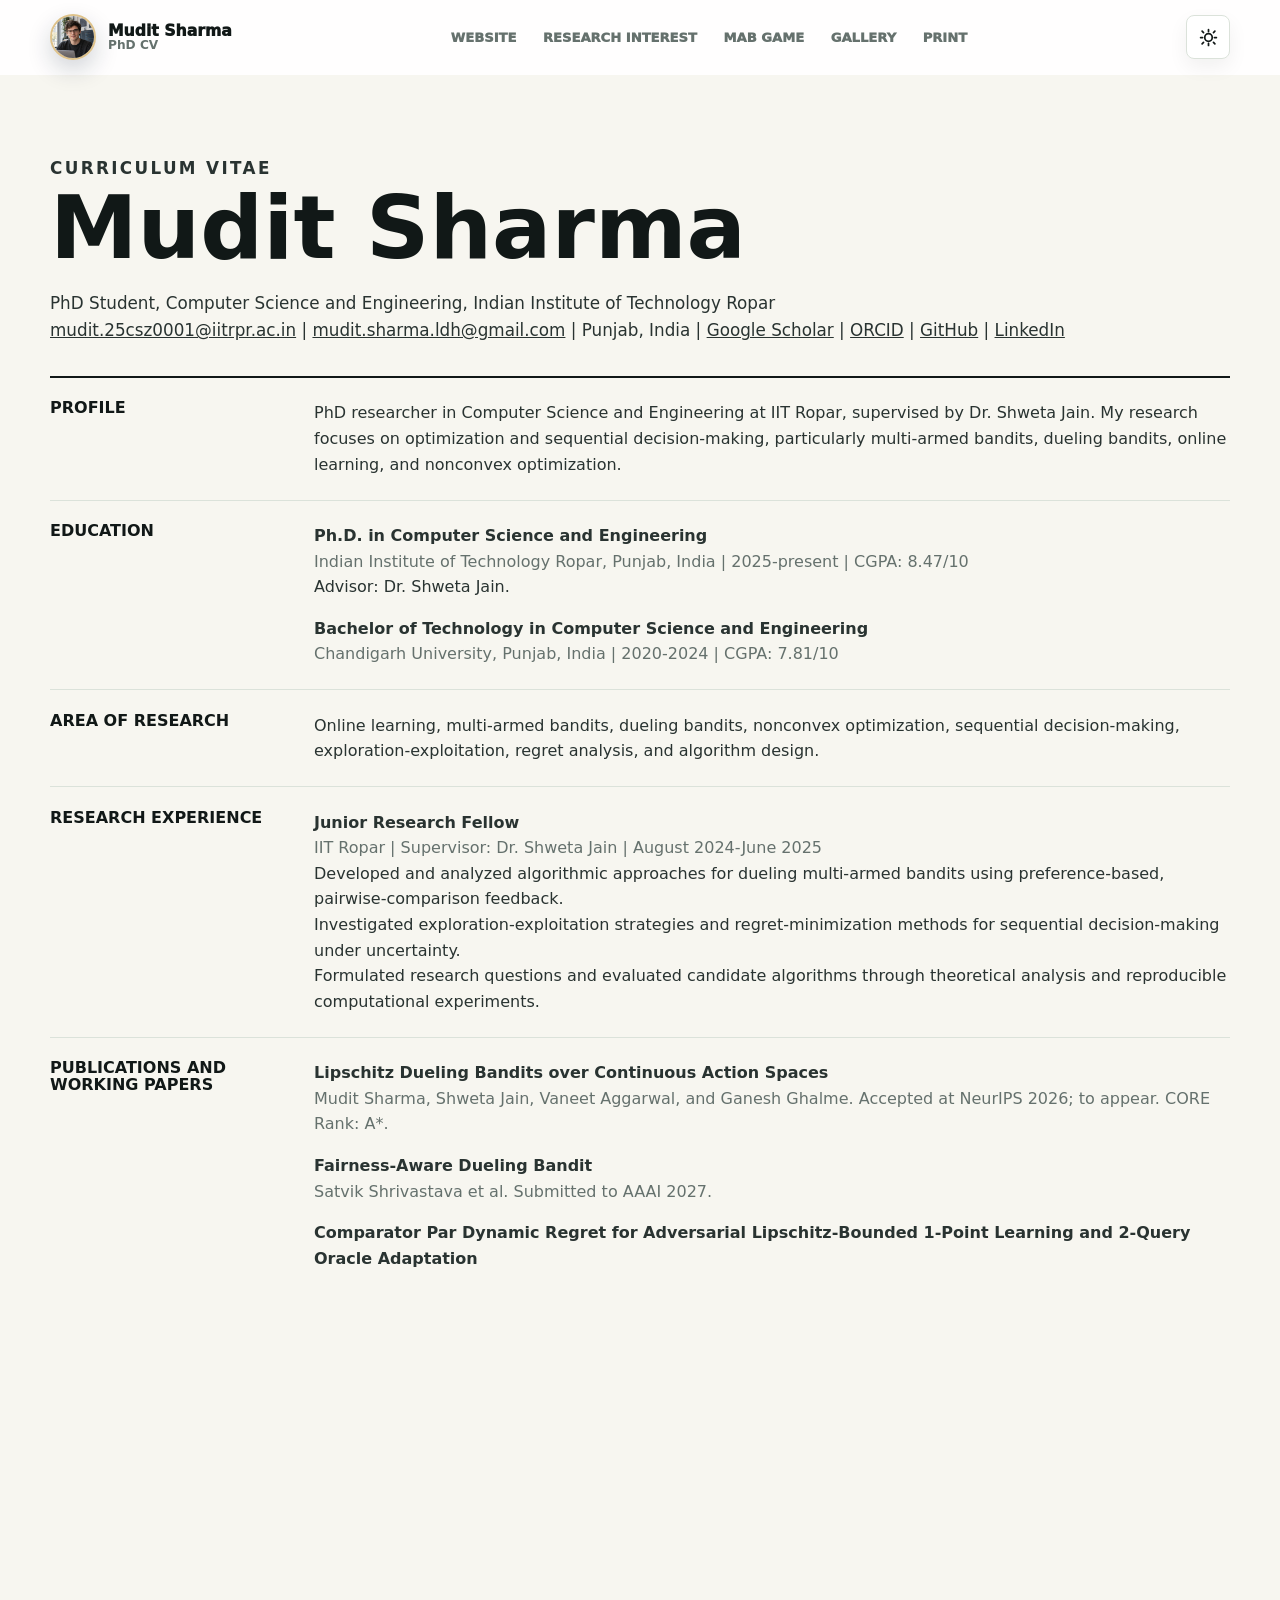
==== commit bf4a2e26: "updating the information" ====
--- a/cv.html
+++ b/cv.html
@@ -3,8 +3,8 @@
 <head>
   <meta charset="UTF-8">
   <meta name="viewport" content="width=device-width, initial-scale=1.0">
-  <meta name="description" content="Early-stage PhD CV for Your Name.">
-  <title>CV | Your Name</title>
+  <meta name="description" content="Curriculum vitae for Mudit Sharma, PhD student in Computer Science and Engineering at IIT Ropar.">
+  <title>CV | Mudit Sharma</title>
   <link rel="stylesheet" href="styles.css">
 </head>
 <body class="cv-page">
@@ -12,10 +12,10 @@
   <header class="site-header" data-header>
     <nav class="nav shell" aria-label="CV navigation">
       <a class="brand" href="index.html">
-        <span class="brand-mark">YN</span>
+        <img class="brand-avatar" src="assets/profile/coding-researcher-avatar.png" alt="Researcher wearing glasses and coding">
         <span class="brand-copy">
-          <strong>Your Name</strong>
-          <small>Early PhD CV</small>
+          <strong>Mudit Sharma</strong>
+          <small>PhD CV</small>
         </span>
       </a>
       <div class="nav-links cv-nav-links">
@@ -37,20 +37,26 @@
   <main class="cv-main shell">
     <section class="cv-hero">
       <p class="section-kicker">Curriculum Vitae</p>
-      <h1>Your Name</h1>
+      <h1>Mudit Sharma</h1>
       <p>
-        PhD Student, [Department], [University Name]<br>
-        your.email@university.edu | [Google Scholar] | [ORCID] | [GitHub] | [LinkedIn]
+        PhD Student, Computer Science and Engineering, Indian Institute of Technology Ropar<br>
+        <a href="mailto:mudit.25csz0001@iitrpr.ac.in">mudit.25csz0001@iitrpr.ac.in</a> |
+        <a href="mailto:mudit.sharma.ldh@gmail.com">mudit.sharma.ldh@gmail.com</a> |
+        Punjab, India |
+        <a href="https://scholar.google.com/citations?user=CRTiGR0AAAAJ&hl=en">Google Scholar</a> |
+        <a href="https://orcid.org/0009-0006-1552-3009">ORCID</a> |
+        <a href="https://github.com/Mudit-Sharma-30">GitHub</a> |
+        <a href="https://www.linkedin.com/in/mudit-sharma-komu290220/">LinkedIn</a>
       </p>
     </section>
 
     <section class="cv-section">
       <h2>Profile</h2>
       <p>
-        Early-stage PhD researcher working on Multi-Armed Bandits, Dueling Bandits,
-        Online Learning, Preference Learning, Sequential Decision Making, and
-        Learning Theory. Current emphasis: coursework, reading, archived drafts,
-        and early research ideas.
+        PhD researcher in Computer Science and Engineering at IIT Ropar,
+        supervised by Dr. Shweta Jain. My research focuses on optimization and
+        sequential decision-making, particularly multi-armed bandits, dueling
+        bandits, online learning, and nonconvex optimization.
       </p>
     </section>
 
@@ -58,45 +64,47 @@
       <h2>Education</h2>
       <div>
         <div class="cv-entry">
-          <strong>PhD in [Field]</strong>
-          <span>[University Name], [Year-present]</span>
-          <p>Advisor: Prof. [Advisor Name]. Dissertation: [Working title].</p>
+          <strong>Ph.D. in Computer Science and Engineering</strong>
+          <span>Indian Institute of Technology Ropar, Punjab, India | 2025-present | CGPA: 8.47/10</span>
+          <p>Advisor: Dr. Shweta Jain.</p>
         </div>
         <div class="cv-entry">
-          <strong>[Previous Degree] in [Field]</strong>
-          <span>[Institution Name], [Year]</span>
-          <p>Thesis / project: [title or focus].</p>
+          <strong>Bachelor of Technology in Computer Science and Engineering</strong>
+          <span>Chandigarh University, Punjab, India | 2020-2024 | CGPA: 7.81/10</span>
         </div>
       </div>
     </section>
 
     <section class="cv-section">
       <h2>Area of Research</h2>
-      <p>[Interest 1], [Interest 2], [Interest 3], [Method / Tool], [Application Area].</p>
+      <p>Online learning, multi-armed bandits, dueling bandits, nonconvex optimization, sequential decision-making, exploration-exploitation, regret analysis, and algorithm design.</p>
     </section>
 
     <section class="cv-section">
-      <h2>Archived Work</h2>
+      <h2>Research Experience</h2>
       <div>
         <div class="cv-entry">
-          <strong>[Archived Work / Draft Title]</strong>
-          <span>Working draft or archived note, [Year]. Add arXiv / PDF / GitHub link when available.</span>
-        </div>
-        <div class="cv-entry">
-          <strong>[Reading Notes / Technical Note Title]</strong>
-          <span>Research notes in progress, [Year].</span>
+          <strong>Junior Research Fellow</strong>
+          <span>IIT Ropar | Supervisor: Dr. Shweta Jain | August 2024-June 2025</span>
+          <p>Developed and analyzed algorithmic approaches for dueling multi-armed bandits using preference-based, pairwise-comparison feedback.</p>
+          <p>Investigated exploration-exploitation strategies and regret-minimization methods for sequential decision-making under uncertainty.</p>
+          <p>Formulated research questions and evaluated candidate algorithms through theoretical analysis and reproducible computational experiments.</p>
         </div>
       </div>
     </section>
 
     <section class="cv-section">
-      <h2>Research Projects</h2>
+      <h2>Publications and Working Papers</h2>
       <div>
         <div class="cv-entry">
-          <strong>[Current Research Idea]</strong>
-          <span>[Role], [Dates]</span>
-          <p>Briefly describe research question, current stage, methods, and next step.</p>
+          <strong>Lipschitz Dueling Bandits over Continuous Action Spaces</strong>
+          <span>Mudit Sharma, Shweta Jain, Vaneet Aggarwal, and Ganesh Ghalme. Accepted at NeurIPS 2026; to appear. CORE Rank: A*.</span>
         </div>
+        <div class="cv-entry"><strong>Fairness-Aware Dueling Bandit</strong><span>Satvik Shrivastava et al. Submitted to AAAI 2027.</span></div>
+        <div class="cv-entry"><strong>Comparator Par Dynamic Regret for Adversarial Lipschitz-Bounded 1-Point Learning and 2-Query Oracle Adaptation</strong><span>Working paper.</span></div>
+        <div class="cv-entry"><strong>Adversarial Dueling Bandit under Preference Feedback</strong><span>Working paper.</span></div>
+        <div class="cv-entry"><strong>Improving Dueling Bandits</strong><span>Working paper.</span></div>
+        <div class="cv-entry"><strong>NV3K Cutting Only Using Preference Feedback</strong><span>Working paper.</span></div>
       </div>
     </section>
 
@@ -104,31 +112,44 @@
       <h2>Teaching</h2>
       <div>
         <div class="cv-entry">
-          <strong>[Course Name]</strong>
-          <span>Teaching Assistant, [Department], [Semester Year]. Instructor: [Instructor Name].</span>
+          <strong>CS203: Data Structures</strong>
+          <span>Teaching Assistant, IIT Ropar, Semester 3 - Summer 2026. Instructors: Dr. Shweta Jain and Dr. Swapnil Dhalmal.</span>
+          <p>Facilitated learning of data structures and algorithms through implementation, debugging, and complexity-aware problem solving.</p>
+        </div>
+        <div class="cv-entry">
+          <strong>GE 103: Introduction to Programming</strong>
+          <span>Teaching Assistant, IIT Ropar, Semester 1 - Summer 2025. Instructors: Dr. Shweta Jain and Dr. Shashi Shekhar Jha.</span>
+          <p>Mentored students in core C programming concepts and guided them through problem-solving and debugging exercises.</p>
+        </div>
+        <div class="cv-entry">
+          <strong>AI111: Mathematical Foundations of AI</strong>
+          <span>Teaching Assistant, IIT Ropar, Semester 2 - Winter 2025. Instructors: Dr. Puneet Kumar and Dr. Shweta Jain.</span>
+          <p>Guided students through mathematical concepts underpinning artificial intelligence and supported their application to foundational problems.</p>
         </div>
       </div>
     </section>
 
     <section class="cv-section">
-      <h2>Selected Coursework</h2>
-      <p>[Course 1], [Course 2], [Course 3], [Course 4], [Course 5].</p>
-    </section>
-
-    <section class="cv-section">
-      <h2>Skills</h2>
+      <h2>Technical Skills</h2>
       <p>
-        Programming: [Python, R, SQL]. Research: bandit algorithms, online learning,
-        regret analysis, preference learning. Tools: Git, LaTeX, Zotero, reproducible workflows.
+        Programming: Python, C++, Java. Tools: Linux, LaTeX, Docker, AWS.
+        Research expertise: bandit algorithms, stochastic and nonconvex
+        optimization, sequential decision-making, regret analysis, and algorithm
+        design and analysis.
       </p>
     </section>
 
     <section class="cv-section">
-      <h2>Next Milestones</h2>
+      <h2>Languages</h2>
+      <p>English (professional), Hindi (native), Punjabi (professional).</p>
+    </section>
+
+    <section class="cv-section">
+      <h2>Achievements</h2>
       <div>
         <div class="cv-entry">
-          <strong>[Qualifying Exam / Proposal / First Submission]</strong>
-          <span>[Expected term or year].</span>
+          <strong>Graduate Aptitude Test in Engineering (GATE)</strong>
+          <span>Qualified in 2024 and 2025.</span>
         </div>
       </div>
     </section>
--- a/styles.css
+++ b/styles.css
@@ -393,7 +393,7 @@
   background:
     linear-gradient(90deg, rgba(12, 24, 22, 0.94) 0%, rgba(12, 24, 22, 0.78) 43%, rgba(12, 24, 22, 0.22) 100%),
     linear-gradient(180deg, rgba(12, 24, 22, 0.18) 0%, rgba(12, 24, 22, 0.82) 100%),
-    url("assets/research-workspace.png") center / cover;
+    url("assets/research/research-workspace.png") center / cover;
   transform: translate3d(0, var(--parallax-y, 0px), 0) scale(1.04);
   transition: transform 80ms linear;
 }
@@ -468,7 +468,7 @@
   background:
     linear-gradient(90deg, rgba(12, 24, 22, 0.92), rgba(12, 24, 22, 0.7), rgba(12, 24, 22, 0.24)),
     linear-gradient(0deg, rgba(12, 24, 22, 0.75), rgba(12, 24, 22, 0.08)),
-    url("assets/research-workspace.png") center / cover;
+    url("assets/research/research-workspace.png") center / cover;
   transform: translate3d(0, var(--parallax-y, 0px), 0) scale(1.03);
 }
 
@@ -831,6 +831,48 @@
   width: 100%;
   height: 100%;
   object-fit: cover;
+}
+
+.brand-avatar {
+  width: 46px;
+  height: 46px;
+  flex: 0 0 46px;
+  border: 2px solid color-mix(in srgb, var(--amber) 55%, transparent);
+  border-radius: 50%;
+  object-fit: cover;
+  box-shadow: 0 10px 24px rgba(23, 35, 63, 0.2);
+}
+
+.theme-photo-frame {
+  background:
+    linear-gradient(135deg, color-mix(in srgb, var(--brand) 14%, transparent), transparent 42%),
+    var(--bg-elevated);
+}
+
+.theme-photo {
+  display: none;
+}
+
+[data-theme="auto"] .theme-photo-light,
+[data-theme="light"] .theme-photo-light {
+  display: block;
+}
+
+[data-theme="dark"] .theme-photo-dark {
+  display: block;
+  filter: contrast(1.05) brightness(1.05);
+}
+
+.portrait-frame .profile-photo-light-casual {
+  object-position: 16% 68%;
+  transform: scale(1.72);
+  transform-origin: 0% 70%;
+}
+
+.about-media .about-photo-light-real {
+  object-position: 50% 67%;
+  transform: scale(1.9);
+  transform-origin: 50% 67%;
 }
 
 .profile-card-body {
@@ -1147,10 +1189,16 @@
 .bandit-svg text,
 .explore-svg text,
 .duel-svg text,
-.network-svg text {
+.network-svg text,
+.landscape-svg text {
   fill: var(--muted);
   font-size: 12px;
   font-weight: 800;
+}
+
+.impact-grid-compact {
+  grid-template-columns: repeat(2, minmax(0, 1fr));
+  max-width: 760px;
 }
 
 .machine-body {
@@ -1249,6 +1297,45 @@
 
 .balance-percent {
   fill: var(--brand-strong) !important;
+}
+
+.landscape-fill {
+  fill: color-mix(in srgb, var(--brand) 16%, transparent);
+}
+
+.landscape-line {
+  fill: none;
+  stroke: var(--brand);
+  stroke-linecap: round;
+  stroke-linejoin: round;
+  stroke-width: 4;
+}
+
+.landscape-axis {
+  stroke: var(--line-strong);
+  stroke-linecap: round;
+  stroke-width: 3;
+}
+
+.candidate-points circle {
+  fill: var(--bg-elevated);
+  stroke: var(--blue);
+  stroke-width: 4;
+}
+
+.candidate-points .best-point {
+  fill: var(--amber);
+  stroke: var(--bg-elevated);
+  filter: drop-shadow(0 8px 12px rgba(17, 24, 23, 0.16));
+}
+
+.search-path {
+  fill: none;
+  stroke: var(--accent);
+  stroke-dasharray: 8 9;
+  stroke-linecap: round;
+  stroke-width: 3;
+  animation: dash-flow 8s linear infinite;
 }
 
 .explore-control {
@@ -1396,6 +1483,13 @@
 
 .research-detail-hero .hero-bg {
   opacity: 0.78;
+}
+
+.research-detail-hero h1 {
+  max-width: 880px;
+  color: #fff;
+  font-size: clamp(2.8rem, 7vw, 6.4rem);
+  line-height: 0.96;
 }
 
 .research-compass {
@@ -2110,6 +2204,7 @@
 
 .publication {
   display: grid;
+  scroll-margin-top: 110px;
   grid-template-columns: 92px minmax(0, 1fr);
   gap: 1rem;
   padding: 1.1rem;
@@ -2208,6 +2303,25 @@
   gap: 1rem;
   align-items: center;
   padding: 1rem;
+  color: inherit;
+  text-decoration: none;
+}
+
+.pub-body {
+  display: block;
+  min-width: 0;
+}
+
+.group-card {
+  color: inherit;
+  text-decoration: none;
+}
+
+.group-card span {
+  display: inline-block;
+  margin-top: 0.7rem;
+  color: var(--brand-strong);
+  font-weight: 850;
 }
 
 .collaborator-card img {
@@ -2666,7 +2780,7 @@
   background:
     linear-gradient(90deg, rgba(17, 24, 23, 0.9), rgba(17, 24, 23, 0.62), rgba(17, 24, 23, 0.18)),
     linear-gradient(0deg, rgba(17, 24, 23, 0.78), transparent 52%),
-    url("assets/research-workspace.png") center / cover;
+    url("assets/research/research-workspace.png") center / cover;
   transform: scale(1.03);
 }
 
@@ -2702,6 +2816,12 @@
   background: var(--bg-elevated);
   box-shadow: var(--shadow-soft);
   transition: transform var(--fast), box-shadow var(--fast), border-color var(--fast);
+  cursor: zoom-in;
+}
+
+.gallery-item:focus-visible {
+  outline: 3px solid var(--brand);
+  outline-offset: 4px;
 }
 
 .gallery-item:first-child {
@@ -2729,6 +2849,71 @@
   background: rgba(17, 24, 23, 0.72);
   border-radius: var(--radius);
   font-weight: 900;
+}
+
+.gallery-lightbox {
+  width: min(94vw, 1500px);
+  max-width: none;
+  height: min(92vh, 1050px);
+  max-height: none;
+  padding: 0;
+  overflow: hidden;
+  color: #fff;
+  border: 1px solid rgba(255, 255, 255, 0.22);
+  border-radius: var(--radius);
+  background: #101817;
+  box-shadow: 0 30px 90px rgba(0, 0, 0, 0.48);
+}
+
+.gallery-lightbox::backdrop {
+  background: rgba(5, 10, 10, 0.88);
+  backdrop-filter: blur(8px);
+}
+
+.gallery-lightbox figure {
+  display: grid;
+  width: 100%;
+  height: 100%;
+  grid-template-rows: minmax(0, 1fr) auto;
+  margin: 0;
+}
+
+.gallery-lightbox img {
+  width: 100%;
+  height: 100%;
+  min-height: 0;
+  object-fit: contain;
+}
+
+.gallery-lightbox figcaption {
+  padding: 0.85rem 4rem 0.9rem 1rem;
+  color: rgba(255, 255, 255, 0.86);
+  background: #101817;
+  font-weight: 850;
+}
+
+.gallery-lightbox-close {
+  position: absolute;
+  top: 0.8rem;
+  right: 0.8rem;
+  z-index: 2;
+  display: grid;
+  width: 44px;
+  height: 44px;
+  place-items: center;
+  padding: 0;
+  color: #fff;
+  border: 1px solid rgba(255, 255, 255, 0.3);
+  border-radius: 50%;
+  background: rgba(8, 15, 14, 0.78);
+  font-size: 1.8rem;
+  line-height: 1;
+  cursor: pointer;
+}
+
+.gallery-lightbox-close:hover,
+.gallery-lightbox-close:focus-visible {
+  background: var(--brand);
 }
 
 .gallery-placeholder {
@@ -3331,7 +3516,7 @@
   .early-hero-bg {
     background:
       linear-gradient(90deg, rgba(12, 24, 22, 0.94), rgba(12, 24, 22, 0.88)),
-      url("assets/research-workspace.png") center / cover;
+      url("assets/research/research-workspace.png") center / cover;
   }
 
   .quote-card {
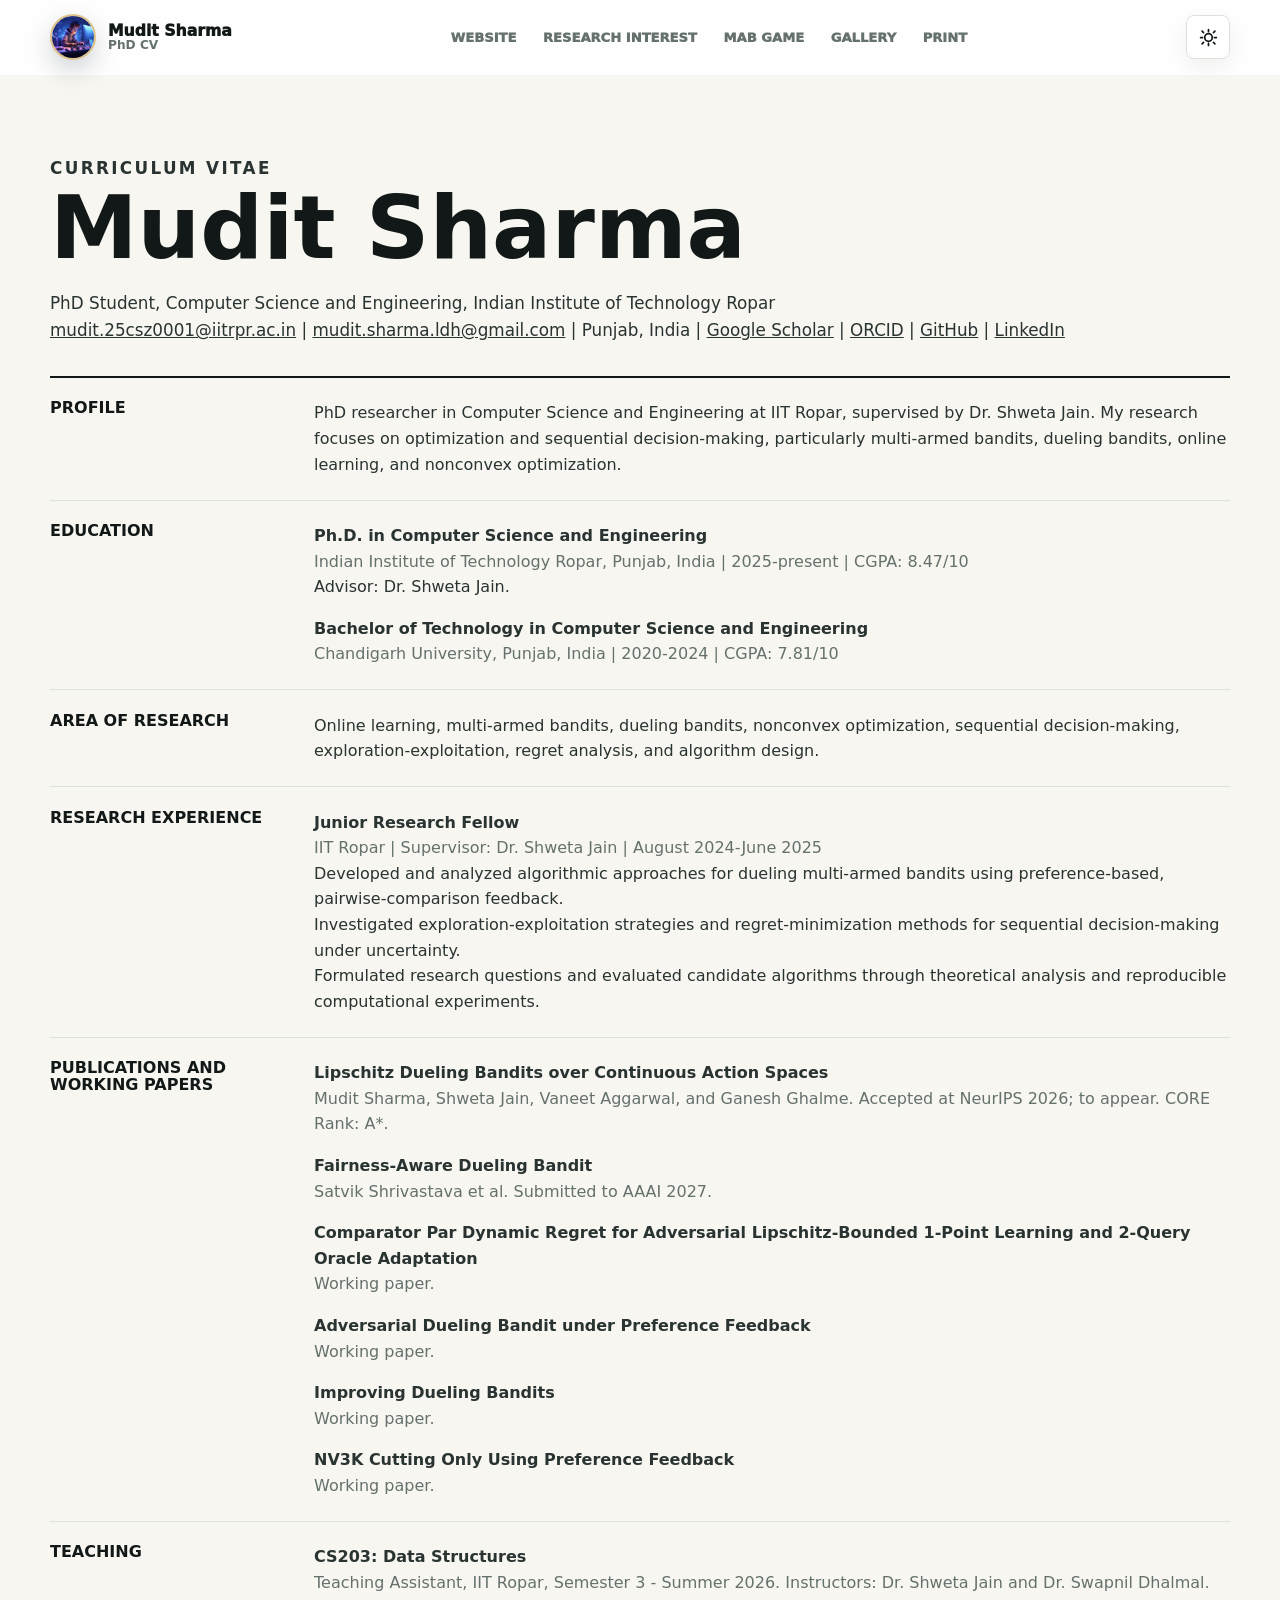
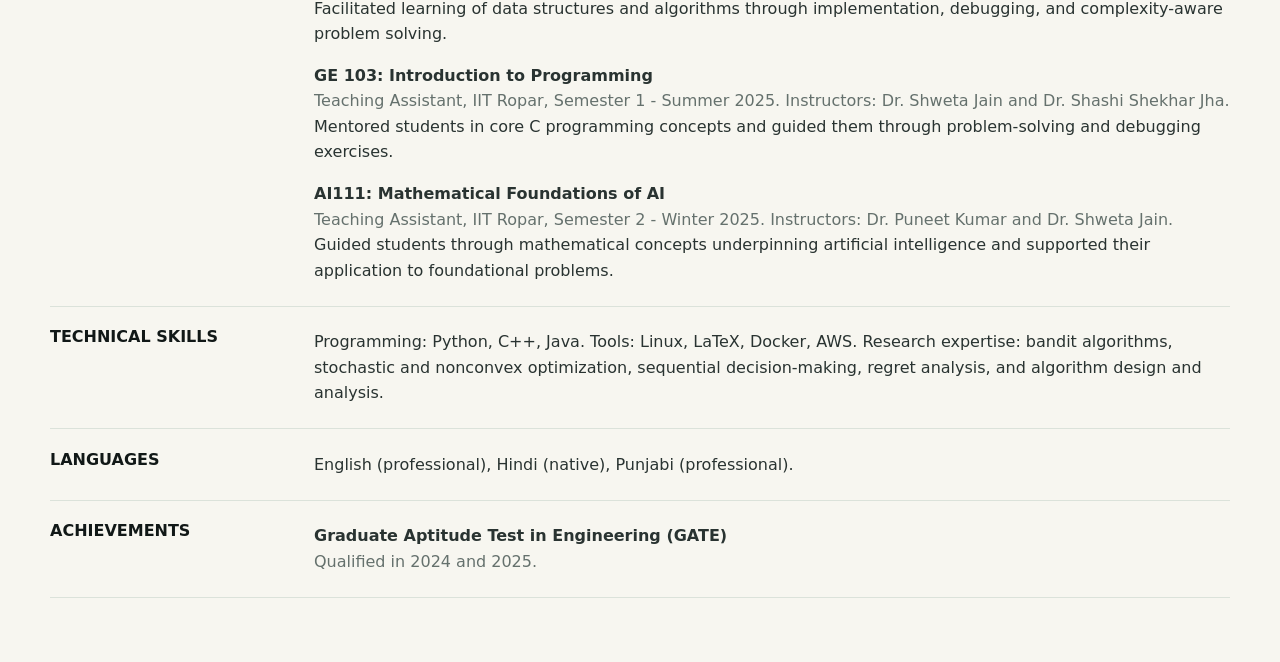
==== commit 7d9329c4: "minor changes" ====
--- a/cv.html
+++ b/cv.html
@@ -12,7 +12,7 @@
   <header class="site-header" data-header>
     <nav class="nav shell" aria-label="CV navigation">
       <a class="brand" href="index.html">
-        <img class="brand-avatar" src="assets/profile/coding-researcher-avatar.png" alt="Researcher wearing glasses and coding">
+        <img class="brand-avatar" src="assets/profile/person-playing-3d-video-games-device.jpg" alt="Researcher wearing glasses and coding">
         <span class="brand-copy">
           <strong>Mudit Sharma</strong>
           <small>PhD CV</small>
--- a/styles.css
+++ b/styles.css
@@ -2343,6 +2343,26 @@
   font-weight: 850;
 }
 
+.collaborator-links {
+  display: flex;
+  flex-wrap: wrap;
+  gap: 0.45rem 0.9rem;
+  margin-top: 0.7rem;
+}
+
+.collaborator-links a {
+  color: var(--ink);
+  font-size: 0.82rem;
+  font-weight: 900;
+  text-decoration-color: color-mix(in srgb, var(--brand) 55%, transparent);
+  text-underline-offset: 0.2em;
+}
+
+.collaborator-links a:hover,
+.collaborator-links a:focus-visible {
+  color: var(--brand-strong);
+}
+
 .group-card {
   padding: 1.25rem;
 }
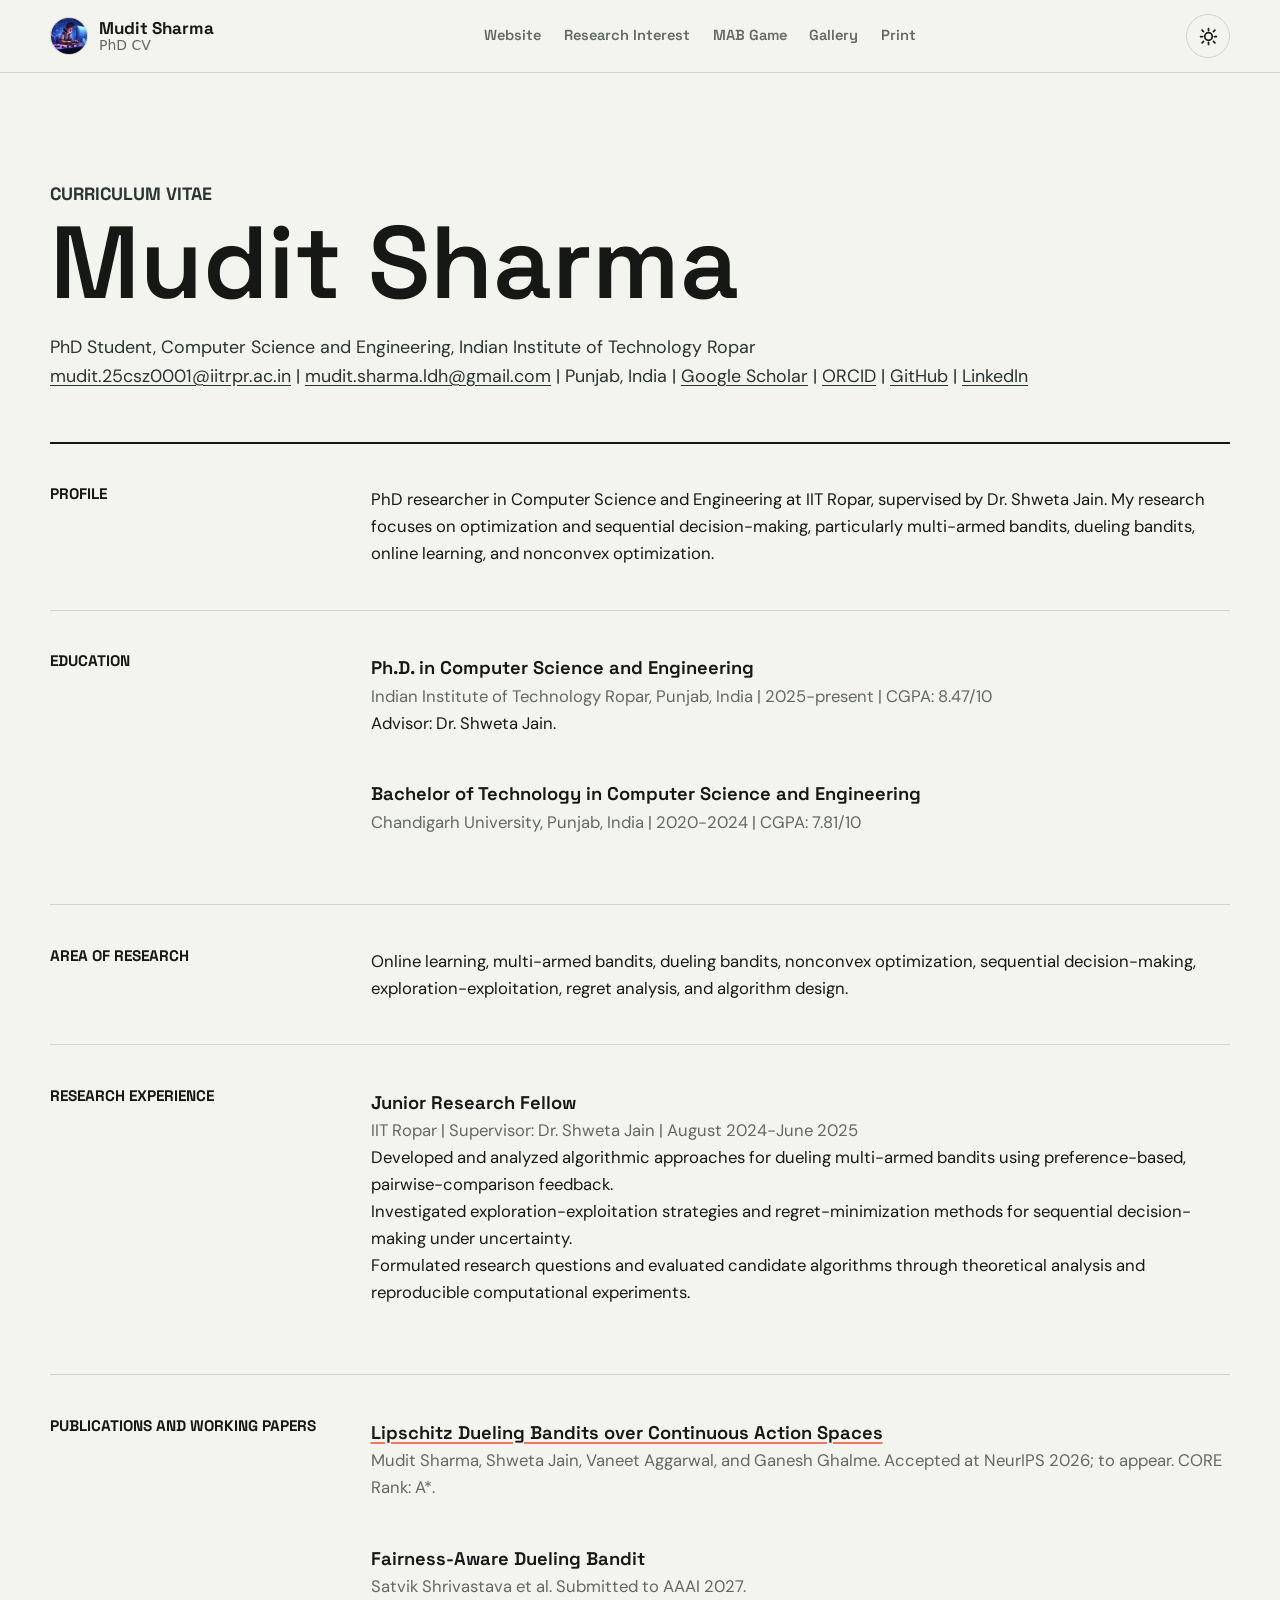
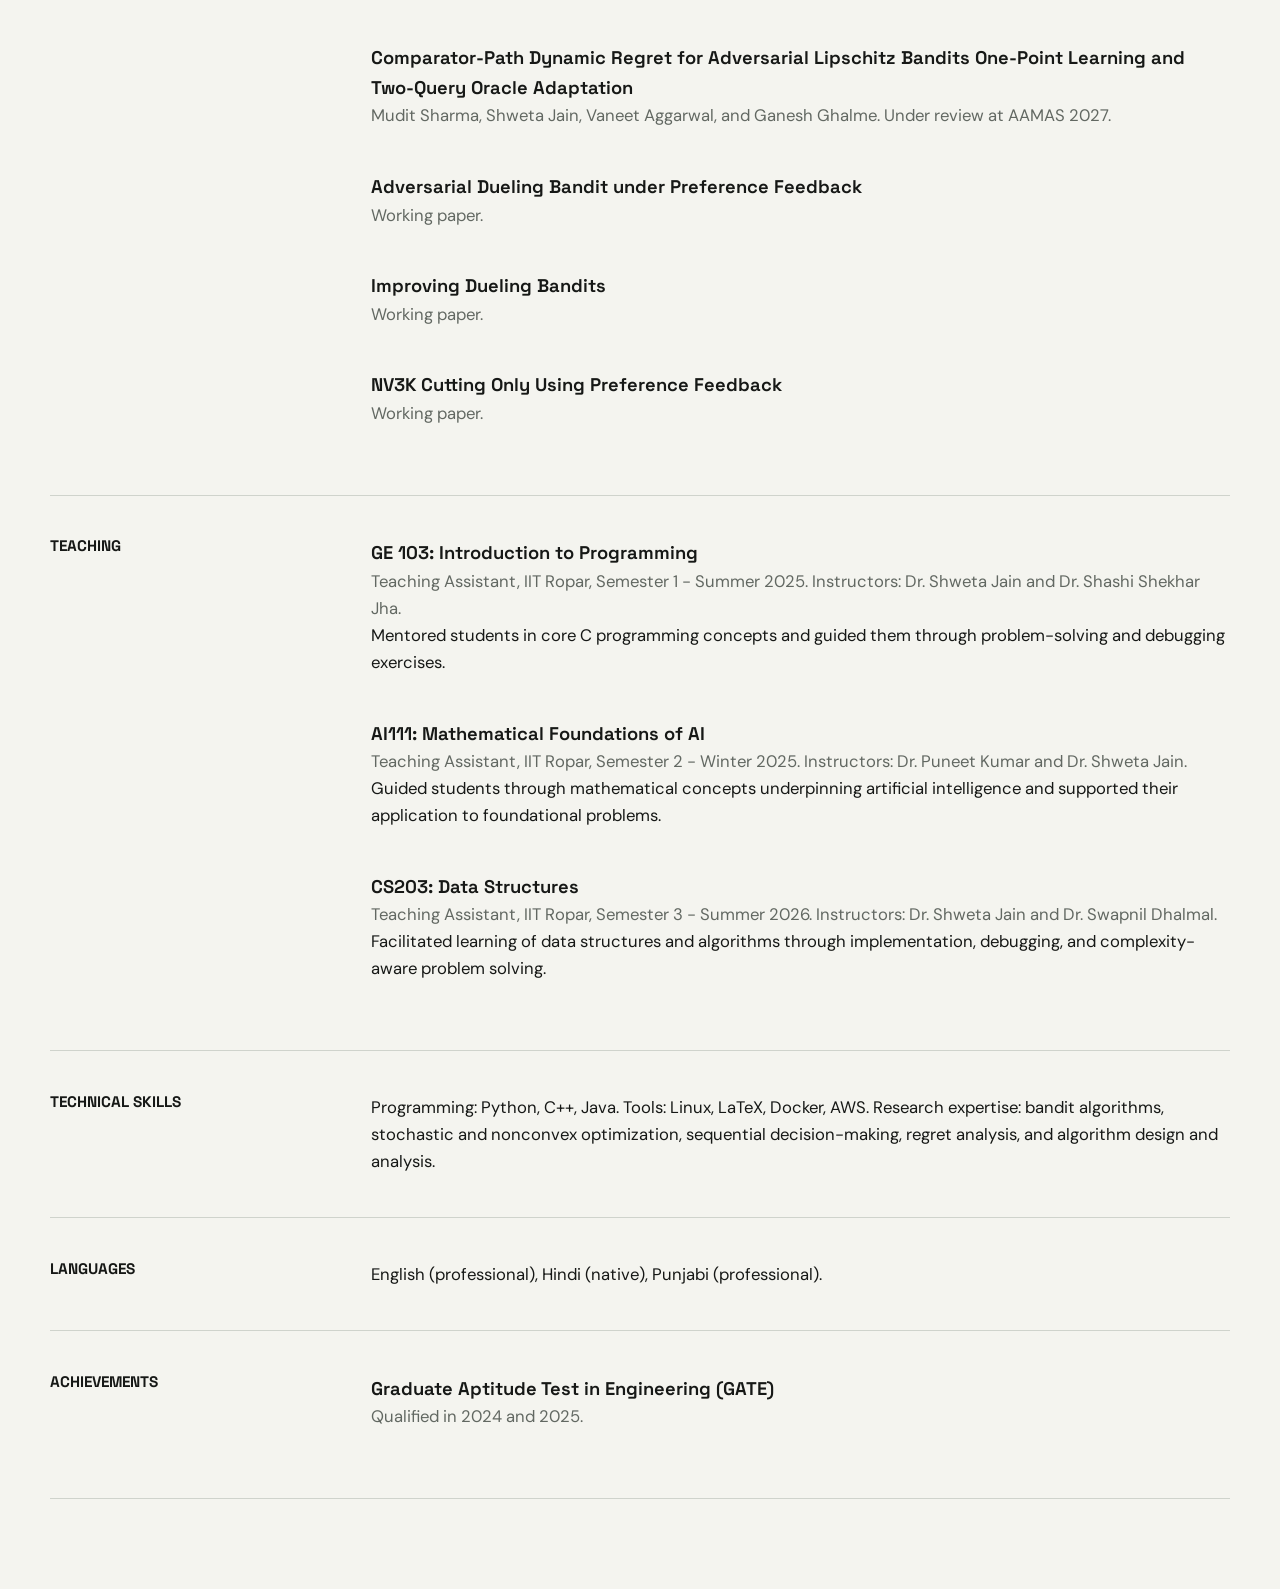
==== commit 944ba183: "AAMAS updation" ====
--- a/cv.html
+++ b/cv.html
@@ -6,6 +6,7 @@
   <meta name="description" content="Curriculum vitae for Mudit Sharma, PhD student in Computer Science and Engineering at IIT Ropar.">
   <title>CV | Mudit Sharma</title>
   <link rel="stylesheet" href="styles.css">
+  <link rel="stylesheet" href="minimal.css">
 </head>
 <body class="cv-page">
   <div class="scroll-progress" data-scroll-progress aria-hidden="true"></div>
@@ -97,11 +98,11 @@
       <h2>Publications and Working Papers</h2>
       <div>
         <div class="cv-entry">
-          <strong>Lipschitz Dueling Bandits over Continuous Action Spaces</strong>
+          <strong><a class="paper-title-link" href="https://arxiv.org/abs/2604.00523" target="_blank" rel="noopener noreferrer">Lipschitz Dueling Bandits over Continuous Action Spaces</a></strong>
           <span>Mudit Sharma, Shweta Jain, Vaneet Aggarwal, and Ganesh Ghalme. Accepted at NeurIPS 2026; to appear. CORE Rank: A*.</span>
         </div>
         <div class="cv-entry"><strong>Fairness-Aware Dueling Bandit</strong><span>Satvik Shrivastava et al. Submitted to AAAI 2027.</span></div>
-        <div class="cv-entry"><strong>Comparator Par Dynamic Regret for Adversarial Lipschitz-Bounded 1-Point Learning and 2-Query Oracle Adaptation</strong><span>Working paper.</span></div>
+        <div class="cv-entry"><strong>Comparator-Path Dynamic Regret for Adversarial Lipschitz Bandits One-Point Learning and Two-Query Oracle Adaptation</strong><span>Mudit Sharma, Shweta Jain, Vaneet Aggarwal, and Ganesh Ghalme. Under review at AAMAS 2027.</span></div>
         <div class="cv-entry"><strong>Adversarial Dueling Bandit under Preference Feedback</strong><span>Working paper.</span></div>
         <div class="cv-entry"><strong>Improving Dueling Bandits</strong><span>Working paper.</span></div>
         <div class="cv-entry"><strong>NV3K Cutting Only Using Preference Feedback</strong><span>Working paper.</span></div>
@@ -112,11 +113,6 @@
       <h2>Teaching</h2>
       <div>
         <div class="cv-entry">
-          <strong>CS203: Data Structures</strong>
-          <span>Teaching Assistant, IIT Ropar, Semester 3 - Summer 2026. Instructors: Dr. Shweta Jain and Dr. Swapnil Dhalmal.</span>
-          <p>Facilitated learning of data structures and algorithms through implementation, debugging, and complexity-aware problem solving.</p>
-        </div>
-        <div class="cv-entry">
           <strong>GE 103: Introduction to Programming</strong>
           <span>Teaching Assistant, IIT Ropar, Semester 1 - Summer 2025. Instructors: Dr. Shweta Jain and Dr. Shashi Shekhar Jha.</span>
           <p>Mentored students in core C programming concepts and guided them through problem-solving and debugging exercises.</p>
@@ -125,6 +121,11 @@
           <strong>AI111: Mathematical Foundations of AI</strong>
           <span>Teaching Assistant, IIT Ropar, Semester 2 - Winter 2025. Instructors: Dr. Puneet Kumar and Dr. Shweta Jain.</span>
           <p>Guided students through mathematical concepts underpinning artificial intelligence and supported their application to foundational problems.</p>
+        </div>
+        <div class="cv-entry">
+          <strong>CS203: Data Structures</strong>
+          <span>Teaching Assistant, IIT Ropar, Semester 3 - Summer 2026. Instructors: Dr. Shweta Jain and Dr. Swapnil Dhalmal.</span>
+          <p>Facilitated learning of data structures and algorithms through implementation, debugging, and complexity-aware problem solving.</p>
         </div>
       </div>
     </section>
--- a/minimal.css
+++ b/minimal.css
@@ -0,0 +1,2144 @@
+@import url("https://fonts.googleapis.com/css2?family=DM+Sans:wght@400;500;600;700&family=Newsreader:ital,wght@1,500;1,700&family=Space+Grotesk:wght@500;600;700&display=swap");
+
+/* Quiet editorial theme: intentionally flat, spacious, and content-first. */
+:root {
+  --bg: #f4f4ef;
+  --bg-elevated: #ffffff;
+  --ink: #161816;
+  --muted: #626862;
+  --line: #cfd3cc;
+  --brand: #175c48;
+  --brand-strong: #0f4939;
+  --accent: #9b4a35;
+  --amber: #b48532;
+  --radius: 2px;
+  --shadow-soft: none;
+  --shadow-strong: none;
+  --section: clamp(4.5rem, 9vw, 8rem);
+}
+
+html[data-theme="dark"] {
+  --bg: #161816;
+  --bg-elevated: #1e211e;
+  --ink: #f2f2ec;
+  --muted: #afb5ad;
+  --line: #3b403a;
+  --brand: #77b8a2;
+  --brand-strong: #9bcdbb;
+  --accent: #d58670;
+  --amber: #d1ae66;
+}
+
+html {
+  scroll-behavior: smooth;
+}
+
+body {
+  color: var(--ink);
+  background: var(--bg);
+  font-family: Inter, "Helvetica Neue", Arial, sans-serif;
+  letter-spacing: 0;
+}
+
+body::before,
+body::after,
+.hero::before,
+.hero::after,
+.section::before,
+.section::after,
+.hero-scroll-cue,
+.scroll-progress,
+.toolkit-orbit,
+.visual-grid-overlay,
+.card-grid-lines {
+  display: none !important;
+}
+
+h1,
+h2,
+h3,
+h4,
+p {
+  letter-spacing: 0;
+}
+
+h1,
+h2,
+h3,
+h4 {
+  color: var(--ink);
+  font-family: Inter, "Helvetica Neue", Arial, sans-serif;
+  font-weight: 600;
+}
+
+p,
+li,
+dd {
+  line-height: 1.65;
+}
+
+a {
+  text-underline-offset: 0.18em;
+}
+
+.shell {
+  width: min(1180px, calc(100% - 3rem));
+}
+
+.site-header {
+  position: sticky;
+  top: 0;
+  z-index: 30;
+  color: var(--ink);
+  border-bottom: 1px solid var(--line);
+  background: color-mix(in srgb, var(--bg) 94%, transparent);
+  box-shadow: none;
+  backdrop-filter: blur(14px);
+}
+
+.site-header.scrolled {
+  box-shadow: none;
+}
+
+.nav {
+  min-height: 72px;
+}
+
+.brand {
+  gap: 0.65rem;
+}
+
+.brand-avatar {
+  width: 38px;
+  height: 38px;
+  flex-basis: 38px;
+  border: 1px solid var(--line);
+  box-shadow: none;
+}
+
+.brand-copy strong {
+  font-size: 0.92rem;
+  font-weight: 650;
+}
+
+.brand-copy small {
+  font-size: 0.7rem;
+  font-weight: 500;
+}
+
+.nav-links {
+  gap: 0.15rem;
+}
+
+.nav-links a,
+.nav-more summary {
+  padding: 0.5rem 0.6rem;
+  color: var(--muted);
+  border-radius: 0;
+  background: transparent !important;
+  font-size: 0.72rem;
+  font-weight: 600;
+  text-transform: none;
+}
+
+.nav-links a::after {
+  display: none;
+}
+
+.nav-links a:hover,
+.nav-links a:focus-visible,
+.nav-links a.active,
+.nav-more summary:hover {
+  color: var(--ink);
+  transform: none;
+}
+
+.nav-more-menu {
+  border: 1px solid var(--line);
+  border-radius: 0;
+  background: var(--bg-elevated);
+  box-shadow: none;
+}
+
+.theme-toggle,
+.nav-toggle {
+  border: 1px solid var(--line);
+  border-radius: 50%;
+  background: transparent;
+  box-shadow: none;
+}
+
+.quote-strip {
+  border-bottom: 1px solid var(--line);
+  background: transparent;
+}
+
+.quote-card {
+  min-height: 54px;
+  padding-block: 0.75rem;
+}
+
+.quote-card p {
+  color: var(--muted);
+  font-family: Georgia, "Times New Roman", serif;
+  font-size: 0.95rem;
+  font-style: italic;
+  font-weight: 400;
+}
+
+.quote-card p::before {
+  color: var(--brand);
+  font-family: Inter, sans-serif;
+  font-size: 0.65rem;
+  font-style: normal;
+  font-weight: 700;
+}
+
+.quote-button {
+  padding: 0;
+  color: var(--ink);
+  border: 0;
+  border-bottom: 1px solid currentColor;
+  border-radius: 0;
+  background: transparent;
+  box-shadow: none;
+  font-size: 0.75rem;
+}
+
+.hero {
+  min-height: auto;
+  padding: clamp(4.5rem, 9vw, 8.5rem) 0 clamp(4rem, 8vw, 7rem);
+  color: var(--ink);
+  border-bottom: 1px solid var(--line);
+  background: transparent !important;
+}
+
+.hero-grid,
+.hero-layout {
+  min-height: auto;
+  align-items: end;
+  grid-template-columns: minmax(0, 1.35fr) minmax(280px, 0.65fr);
+  gap: clamp(2rem, 6vw, 6rem);
+  padding-block: 0;
+}
+
+.hero-bg {
+  display: none !important;
+}
+
+.eyebrow,
+.section-kicker,
+.profile-label {
+  color: var(--brand-strong);
+  font-size: 0.69rem;
+  font-weight: 700;
+  letter-spacing: 0.12em;
+}
+
+.hero .eyebrow,
+.profile-card .profile-label {
+  color: var(--brand-strong);
+}
+
+.hero h1 {
+  max-width: 760px;
+  margin: 0.8rem 0 1.25rem;
+  color: var(--ink);
+  font-size: clamp(4.5rem, 10vw, 8.5rem);
+  font-weight: 500;
+  line-height: 0.88;
+}
+
+.role-line,
+.hero-role,
+.typing-line,
+.hero-summary {
+  max-width: 700px;
+  color: var(--muted);
+  font-size: clamp(1rem, 1.6vw, 1.25rem);
+  font-weight: 400;
+}
+
+.role-line span,
+.hero-role strong,
+.typing-line strong,
+.typing-line span {
+  color: var(--ink);
+}
+
+.keyword-row,
+.research-tags {
+  gap: 0.5rem 1.2rem;
+  margin-top: 1.8rem;
+}
+
+.keyword-row span,
+.research-tags span {
+  padding: 0;
+  color: var(--muted);
+  border: 0;
+  border-radius: 0;
+  background: transparent;
+  font-size: 0.78rem;
+  font-weight: 500;
+}
+
+.hero .keyword-row span {
+  color: var(--muted);
+  border: 0;
+  border-radius: 0;
+  background: transparent;
+  backdrop-filter: none;
+}
+
+.keyword-row span::before,
+.research-tags span::before {
+  content: "\2022";
+  margin-right: 0.45rem;
+  color: var(--brand);
+}
+
+.hero-actions {
+  gap: 0.7rem;
+  margin-top: 2rem;
+}
+
+.button,
+.filter-button,
+.quote-button {
+  transition: color 160ms ease, background 160ms ease, border-color 160ms ease;
+}
+
+.button {
+  min-height: 44px;
+  padding: 0.75rem 1.1rem;
+  border-radius: 0;
+  box-shadow: none;
+  font-size: 0.8rem;
+  font-weight: 600;
+}
+
+.button.primary {
+  color: var(--bg-elevated);
+  border-color: var(--ink);
+  background: var(--ink);
+}
+
+.button.secondary {
+  color: var(--ink);
+  border-color: var(--line);
+  background: transparent;
+}
+
+.hero .button.secondary {
+  color: var(--ink);
+  border-color: var(--line);
+  background: transparent;
+}
+
+.button:hover,
+.button:focus-visible {
+  transform: none;
+  box-shadow: none;
+}
+
+.hero-social,
+.hero-links {
+  gap: 1.2rem;
+  margin-top: 1.2rem;
+}
+
+.hero-social a,
+.hero-links a {
+  color: var(--muted);
+  font-size: 0.78rem;
+  font-weight: 500;
+}
+
+.hero .hero-social a {
+  color: var(--muted);
+}
+
+.profile-card,
+.hero-profile {
+  max-width: 380px;
+  justify-self: end;
+  overflow: visible;
+  border: 0;
+  border-radius: 0;
+  background: transparent;
+  box-shadow: none;
+  backdrop-filter: none;
+}
+
+.hero-photo-frame,
+.theme-photo-frame {
+  border: 0;
+  border-radius: 0;
+  background: transparent;
+  box-shadow: none;
+}
+
+.hero-photo-frame img,
+.about-media img {
+  filter: saturate(0.72) contrast(0.96);
+}
+
+.profile-card-body,
+.profile-panel {
+  position: static;
+  margin: 1.2rem 0 0;
+  padding: 1.2rem 0 0;
+  color: var(--ink);
+  border: 0;
+  border-top: 1px solid var(--line);
+  border-radius: 0;
+  background: transparent;
+  box-shadow: none;
+}
+
+.profile-card h2,
+.profile-panel h2 {
+  color: var(--ink);
+  font-size: 1.35rem;
+  line-height: 1.15;
+}
+
+.profile-card .profile-facts,
+.profile-facts {
+  border-color: var(--line);
+}
+
+.profile-card .profile-facts div,
+.profile-facts div {
+  border-color: var(--line);
+}
+
+.profile-card .profile-facts dt,
+.profile-card .profile-facts dd,
+.profile-facts dt,
+.profile-facts dd {
+  color: var(--muted);
+}
+
+.section {
+  padding-block: var(--section);
+  border-bottom: 1px solid var(--line);
+  background: transparent !important;
+}
+
+.section-heading {
+  display: grid;
+  grid-template-columns: minmax(120px, 0.22fr) minmax(0, 0.78fr);
+  align-items: start;
+  gap: 2rem;
+  margin-bottom: clamp(2.5rem, 5vw, 4.5rem);
+}
+
+.section-heading .section-kicker {
+  grid-row: 1 / span 2;
+}
+
+.section-heading h2 {
+  max-width: 980px;
+  margin: 0;
+  font-size: clamp(2.5rem, 5.5vw, 5.25rem);
+  font-weight: 500;
+  line-height: 0.98;
+  overflow-wrap: normal;
+  word-break: normal;
+}
+
+.section-heading > p:not(.section-kicker) {
+  max-width: 680px;
+  margin-top: 1rem;
+  color: var(--muted);
+}
+
+.about-layout {
+  gap: clamp(2rem, 6vw, 6rem);
+}
+
+.about-media {
+  max-width: 430px;
+}
+
+.about-copy p {
+  color: var(--muted);
+  font-size: 1.02rem;
+}
+
+blockquote {
+  padding: 1.5rem 0;
+  color: var(--ink);
+  border: 0;
+  border-top: 1px solid var(--line);
+  border-bottom: 1px solid var(--line);
+  border-radius: 0;
+  background: transparent;
+  font-family: Georgia, "Times New Roman", serif;
+  font-size: 1.35rem;
+  font-weight: 400;
+}
+
+.interest-layout,
+.visual-card-grid,
+.course-grid,
+.collaborator-grid,
+.group-grid,
+.contact-card-grid,
+.gallery-grid {
+  gap: 0;
+}
+
+.interest-card,
+.visual-card,
+.course-column,
+.publication,
+.collaborator-card,
+.group-card,
+.contact-card,
+.research-detail-card,
+.early-work-card,
+.archive-item,
+.toolkit-module {
+  color: var(--ink);
+  border: 0;
+  border-top: 1px solid var(--line);
+  border-radius: 0;
+  background: transparent !important;
+  box-shadow: none !important;
+}
+
+.interest-card:hover,
+.visual-card:hover,
+.publication:hover,
+.collaborator-card:hover,
+.group-card:hover,
+.contact-card:hover,
+.gallery-item:hover,
+.toolkit-module:hover {
+  border-color: var(--ink);
+  transform: none;
+  box-shadow: none;
+}
+
+.interest-card::before,
+.visual-card::before,
+.publication::before,
+.collaborator-card::before,
+.group-card::before,
+.contact-card::before {
+  display: none;
+}
+
+.interest-card,
+.visual-card,
+.course-column,
+.group-card,
+.contact-card,
+.toolkit-module {
+  padding: 1.5rem 0;
+}
+
+.interest-card h3,
+.visual-card h3,
+.course-column h3,
+.group-card h4,
+.contact-card h3,
+.toolkit-module h3 {
+  font-size: 1.15rem;
+}
+
+.interest-card p,
+.visual-card p,
+.group-card p,
+.contact-card p {
+  color: var(--muted);
+}
+
+.interest-visual-grid {
+  grid-template-columns: repeat(2, minmax(0, 1fr));
+}
+
+.visual-card svg {
+  max-height: 190px;
+  color: var(--brand);
+  opacity: 0.68;
+}
+
+.filter-bar {
+  gap: 1rem;
+  margin-bottom: 2rem;
+  padding-bottom: 1rem;
+  border-bottom: 1px solid var(--line);
+}
+
+.filter-button {
+  padding: 0.45rem 0;
+  color: var(--muted);
+  border: 0;
+  border-bottom: 1px solid transparent;
+  border-radius: 0;
+  background: transparent;
+  box-shadow: none;
+  font-size: 0.76rem;
+  font-weight: 600;
+}
+
+.filter-button:hover,
+.filter-button:focus-visible,
+.filter-button.active {
+  color: var(--ink);
+  border-color: var(--ink);
+  background: transparent;
+  transform: none;
+}
+
+.publication-list {
+  gap: 0;
+}
+
+.publication {
+  grid-template-columns: 88px minmax(0, 1fr);
+  padding: 1.7rem 0;
+}
+
+.pub-index {
+  color: var(--muted);
+  font-size: 0.75rem;
+}
+
+.status-pill {
+  padding: 0;
+  color: var(--brand-strong);
+  border: 0;
+  border-radius: 0;
+  background: transparent;
+  font-size: 0.7rem;
+  font-weight: 700;
+}
+
+.pub-body h3 {
+  margin-top: 0.45rem;
+  font-size: clamp(1.2rem, 2vw, 1.6rem);
+}
+
+.course-grid {
+  border-bottom: 1px solid var(--line);
+}
+
+.course-column {
+  padding-right: 2rem;
+}
+
+.course-column + .course-column {
+  padding-left: 2rem;
+  border-left: 1px solid var(--line);
+}
+
+.course-list li {
+  border-color: var(--line);
+}
+
+.toolkit-console {
+  padding: 0;
+  border: 0;
+  border-radius: 0;
+  background: transparent;
+  box-shadow: none;
+}
+
+.toolkit-status {
+  padding: 0 0 1.2rem;
+  color: var(--muted);
+  border-bottom: 1px solid var(--line);
+  background: transparent;
+}
+
+.skills-grid {
+  gap: 0;
+}
+
+.toolkit-module + .toolkit-module {
+  padding-left: 2rem;
+  border-left: 1px solid var(--line);
+}
+
+.skill-meter {
+  height: 2px;
+  background: var(--line);
+}
+
+.skill-meter span {
+  background: var(--brand);
+}
+
+.skill-badge {
+  padding: 0;
+  color: var(--muted);
+  border: 0;
+  border-radius: 0;
+  background: transparent;
+}
+
+.toolkit-footer {
+  border-color: var(--line);
+}
+
+.journey-timeline {
+  max-width: none;
+}
+
+.journey-timeline::before {
+  left: 7px;
+  background: var(--line);
+}
+
+.timeline-item {
+  margin-left: 2.5rem;
+  padding: 0 0 2.5rem;
+  border: 0;
+  border-radius: 0;
+  background: transparent;
+  box-shadow: none;
+}
+
+.timeline-item::before {
+  left: -2.5rem;
+  width: 15px;
+  height: 15px;
+  border: 3px solid var(--bg);
+  background: var(--brand);
+  box-shadow: 0 0 0 1px var(--line);
+}
+
+.timeline-item time {
+  color: var(--brand-strong);
+  font-size: 0.72rem;
+}
+
+.collaborator-category + .collaborator-category {
+  margin-top: 4rem;
+}
+
+.collaborator-card {
+  grid-template-columns: 70px minmax(0, 1fr);
+  padding: 1.5rem 0;
+}
+
+.collaborator-card img {
+  width: 62px;
+  height: 62px;
+  border-radius: 50%;
+  filter: saturate(0.55);
+}
+
+.collaborator-links a {
+  color: var(--ink);
+}
+
+.gallery-preview-card {
+  padding: 0;
+  border: 0;
+  border-radius: 0;
+  background: transparent;
+  box-shadow: none;
+}
+
+.gallery-preview-stack {
+  border-radius: 0;
+}
+
+.gallery-preview-stack span {
+  border-radius: 0;
+}
+
+.contact-layout {
+  align-items: start;
+}
+
+.contact-card-grid {
+  border-bottom: 1px solid var(--line);
+}
+
+.contact-card {
+  min-height: 160px;
+  padding-right: 1.5rem;
+}
+
+.site-footer {
+  color: var(--muted);
+  border-top: 0;
+  background: var(--bg);
+}
+
+.footer-layout {
+  min-height: 110px;
+}
+
+.reveal,
+.reveal.is-visible {
+  opacity: 1;
+  filter: none;
+  transform: none;
+  transition: none;
+}
+
+/* Gallery */
+.gallery-page .site-header {
+  color: var(--ink);
+  background: color-mix(in srgb, var(--bg) 94%, transparent);
+}
+
+.gallery-hero {
+  min-height: 68vh;
+  color: #fff;
+}
+
+.gallery-hero-bg {
+  background:
+    linear-gradient(90deg, rgba(16, 20, 17, 0.76), rgba(16, 20, 17, 0.18)),
+    url("assets/research/research-workspace.png") center / cover;
+  filter: saturate(0.65);
+}
+
+.gallery-hero h1 {
+  max-width: 900px;
+  font-size: clamp(3.5rem, 8vw, 7rem);
+  font-weight: 500;
+  line-height: 0.92;
+}
+
+.gallery-page-grid {
+  gap: 1px;
+  background: var(--line);
+}
+
+.gallery-item {
+  border: 0;
+  border-radius: 0;
+  box-shadow: none;
+}
+
+.gallery-item figcaption {
+  left: 0;
+  right: auto;
+  bottom: 0;
+  padding: 0.65rem 0.8rem;
+  border-radius: 0;
+  background: rgba(15, 18, 16, 0.82);
+  font-size: 0.76rem;
+  font-weight: 500;
+}
+
+.gallery-lightbox {
+  border-radius: 0;
+}
+
+/* Research detail */
+.research-detail-hero {
+  min-height: auto;
+  padding-block: clamp(5rem, 10vw, 9rem);
+  color: var(--ink);
+  border-bottom: 1px solid var(--line);
+  background: transparent !important;
+}
+
+.research-detail-hero h1 {
+  max-width: 1000px;
+  color: var(--ink);
+  font-size: clamp(3.5rem, 6.6vw, 6.5rem);
+  font-weight: 500;
+  line-height: 0.92;
+  overflow-wrap: normal;
+}
+
+.research-detail-hero p {
+  color: var(--muted) !important;
+}
+
+.research-detail-grid,
+.concept-grid,
+.active-direction-grid {
+  gap: 0;
+}
+
+.research-detail-card,
+.early-work-card,
+.archive-item {
+  padding: 1.5rem 0;
+}
+
+.research-compass {
+  padding: 1rem;
+  border: 1px solid var(--line);
+  border-radius: 0;
+  background: transparent;
+  box-shadow: none;
+}
+
+.research-compass line,
+.research-compass .compass-ring {
+  stroke: var(--line);
+}
+
+.research-compass .compass-node circle {
+  fill: var(--bg-elevated);
+  stroke: var(--brand);
+}
+
+.research-compass .compass-node text {
+  fill: var(--ink);
+  font-weight: 600;
+}
+
+.research-compass .compass-node.center circle {
+  fill: var(--brand-strong);
+}
+
+.research-compass .compass-node.center text {
+  fill: var(--bg-elevated);
+}
+
+/* CV */
+.cv-main {
+  padding-block: clamp(3rem, 7vw, 6rem);
+}
+
+.cv-hero {
+  padding-bottom: 3rem;
+  border-bottom: 2px solid var(--ink);
+}
+
+.cv-hero h1 {
+  font-size: clamp(3.5rem, 9vw, 7rem);
+  font-weight: 500;
+}
+
+.cv-section {
+  display: grid;
+  grid-template-columns: minmax(130px, 0.25fr) minmax(0, 0.75fr);
+  gap: 2rem;
+  padding-block: 2.5rem;
+  border-bottom: 1px solid var(--line);
+}
+
+.cv-section h2 {
+  margin: 0;
+  font-size: 0.75rem;
+  text-transform: uppercase;
+}
+
+.cv-entry {
+  padding: 0 0 1.5rem;
+  border: 0;
+}
+
+/* MAB game */
+.mab-game-page {
+  background: var(--bg);
+}
+
+.game-shell,
+.game-panel,
+.game-card,
+.mab-game,
+.mab-game-board,
+.mab-reveal {
+  border-radius: 0 !important;
+  background: var(--bg-elevated) !important;
+  box-shadow: none !important;
+}
+
+.arm-button,
+.game-control {
+  border-radius: 0 !important;
+  box-shadow: none !important;
+}
+
+@media (max-width: 900px) {
+  .shell {
+    width: min(100% - 2rem, 720px);
+  }
+
+  .hero-grid,
+  .hero-layout,
+  .about-layout,
+  .contact-layout {
+    grid-template-columns: 1fr;
+  }
+
+  .profile-card,
+  .hero-profile {
+    width: min(100%, 420px);
+    max-width: none;
+    justify-self: start;
+  }
+
+  .hero h1 {
+    font-size: clamp(4rem, 18vw, 7rem);
+  }
+
+  .section-heading {
+    grid-template-columns: 1fr;
+    gap: 0.8rem;
+  }
+
+  .section-heading .section-kicker {
+    grid-row: auto;
+  }
+
+  .section-heading h2 {
+    font-size: clamp(2.5rem, 10vw, 4rem);
+  }
+
+  .course-grid,
+  .skills-grid,
+  .collaborator-grid,
+  .group-grid,
+  .contact-card-grid {
+    grid-template-columns: 1fr;
+  }
+
+  .course-column + .course-column,
+  .toolkit-module + .toolkit-module {
+    padding-left: 0;
+    border-left: 0;
+  }
+
+  .cv-section {
+    grid-template-columns: 1fr;
+    gap: 1rem;
+  }
+}
+
+@media (max-width: 720px) {
+  .site-header {
+    backdrop-filter: blur(18px);
+  }
+
+  .nav-links {
+    border-top: 1px solid var(--line);
+    background: var(--bg);
+  }
+
+  .nav-links a,
+  .nav-more summary {
+    padding: 0.85rem 0;
+    border-bottom: 1px solid var(--line);
+  }
+
+  .quote-card {
+    align-items: start;
+  }
+
+  .hero {
+    padding-top: 3.5rem;
+  }
+
+  .hero h1 {
+    font-size: clamp(3.7rem, 20vw, 5.4rem);
+  }
+
+  .hero-actions {
+    align-items: stretch;
+  }
+
+  .hero-actions .button {
+    justify-content: center;
+  }
+
+  .interest-visual-grid {
+    grid-template-columns: 1fr;
+  }
+
+  .publication {
+    grid-template-columns: 1fr;
+    gap: 0.55rem;
+  }
+
+  .filter-bar {
+    align-items: flex-start;
+  }
+
+  .filter-group {
+    justify-content: flex-start;
+  }
+
+  .collaborator-card {
+    grid-template-columns: 54px minmax(0, 1fr);
+  }
+
+  .collaborator-card img {
+    width: 48px;
+    height: 48px;
+  }
+
+  .gallery-hero h1,
+  .research-detail-hero h1 {
+    font-size: clamp(3rem, 14vw, 5rem);
+  }
+}
+
+@media (max-width: 480px) {
+  .gallery-page-grid {
+    column-count: 1;
+  }
+}
+
+/* Keep the rotating quote prominent and visually centered. */
+.quote-card {
+  position: relative;
+  justify-content: center;
+  min-height: 68px;
+  padding-inline: 7rem;
+  text-align: center;
+}
+
+.quote-card p {
+  max-width: 900px;
+  font-weight: 700;
+}
+
+.quote-card .quote-button {
+  position: absolute;
+  right: 0;
+}
+
+@media (max-width: 720px) {
+  .quote-card {
+    align-items: center;
+    flex-direction: column;
+    padding-inline: 0;
+    text-align: center;
+  }
+
+  .quote-card .quote-button {
+    position: static;
+  }
+}
+
+/* Unified typography system. */
+html {
+  font-size: 17px;
+}
+
+body,
+button,
+input,
+select,
+textarea {
+  font-family: "DM Sans", "Segoe UI", Arial, sans-serif;
+  font-size: 1rem;
+  font-weight: 400;
+}
+
+body,
+p,
+li,
+dd,
+.hero-summary,
+.role-line,
+.typing-line {
+  line-height: 1.62;
+}
+
+h1,
+h2,
+h3,
+h4,
+.brand-copy strong,
+.button,
+.filter-button,
+.status-pill,
+.nav-links a,
+.nav-more summary {
+  font-family: "Space Grotesk", "Segoe UI", Arial, sans-serif;
+}
+
+h1,
+h2,
+h3,
+h4,
+p,
+span,
+a,
+button,
+small,
+dt,
+dd,
+li {
+  letter-spacing: 0;
+}
+
+.brand-copy strong {
+  font-size: 1rem;
+  font-weight: 700;
+}
+
+.brand-copy small {
+  font-size: 0.82rem;
+  font-weight: 500;
+}
+
+.nav-links a,
+.nav-more summary {
+  font-size: 0.86rem;
+  font-weight: 600;
+}
+
+.quote-card p {
+  font-family: "Newsreader", Georgia, serif;
+  font-size: 1.08rem;
+  font-weight: 500;
+  line-height: 1.35;
+}
+
+.quote-card p::before,
+.quote-button {
+  font-family: "Space Grotesk", sans-serif;
+  font-size: 0.82rem;
+  font-weight: 700;
+}
+
+.eyebrow,
+.section-kicker,
+.profile-label {
+  font-family: "Space Grotesk", sans-serif;
+  font-size: 0.82rem;
+  font-weight: 700;
+  letter-spacing: 0;
+}
+
+.hero h1 {
+  font-family: "Space Grotesk", sans-serif;
+  font-size: clamp(4.5rem, 9.2vw, 8rem);
+  font-weight: 600;
+  line-height: 0.9;
+}
+
+.role-line,
+.typing-line,
+.hero-summary {
+  font-size: clamp(1.08rem, 1.45vw, 1.25rem);
+}
+
+.keyword-row span,
+.research-tags span,
+.hero-social a,
+.hero-links a {
+  font-size: 0.88rem;
+  font-weight: 500;
+}
+
+.button {
+  font-size: 0.88rem;
+  font-weight: 700;
+}
+
+.profile-card h2,
+.profile-panel h2 {
+  font-size: clamp(1.35rem, 2.2vw, 1.75rem);
+  font-weight: 600;
+  line-height: 1.12;
+}
+
+.profile-facts dt {
+  font-family: "Space Grotesk", sans-serif;
+  font-size: 0.78rem;
+  font-weight: 700;
+}
+
+.profile-facts dd {
+  font-size: 1rem;
+  font-weight: 600;
+}
+
+.section-heading h2 {
+  font-size: clamp(2.55rem, 4vw, 3.9rem);
+  font-weight: 600;
+  line-height: 0.98;
+}
+
+.section-heading > p:not(.section-kicker) {
+  font-size: 1.05rem;
+}
+
+.about-copy p,
+.interest-card p,
+.visual-card p,
+.group-card p,
+.contact-card p,
+.timeline-item p,
+.pub-body p,
+.accepted-paper-details p {
+  font-size: 1rem;
+}
+
+blockquote {
+  font-family: "Newsreader", Georgia, serif;
+  font-size: clamp(1.4rem, 2.5vw, 2rem);
+  line-height: 1.3;
+}
+
+.interest-card h3,
+.visual-card h3,
+.course-column h3,
+.group-card h4,
+.contact-card h3,
+.toolkit-module h3,
+.timeline-item h3,
+.collaborator-card h4 {
+  font-size: 1.2rem;
+  font-weight: 650;
+  line-height: 1.2;
+}
+
+.filter-button {
+  font-size: 0.88rem;
+  font-weight: 650;
+}
+
+.pub-index,
+.status-pill,
+.timeline-item time,
+.contact-card > span,
+.module-head > span {
+  font-size: 0.82rem;
+  font-weight: 700;
+}
+
+.pub-body h3 {
+  font-size: clamp(1.35rem, 2.2vw, 1.75rem);
+  font-weight: 650;
+}
+
+.course-list li,
+.course-list span,
+.skill-badge,
+.toolkit-footer,
+.collaborator-card p,
+.collaborator-card span,
+.collaborator-links a {
+  font-size: 0.92rem;
+}
+
+.skills-section .section-heading h2 {
+  max-width: 980px;
+  font-size: clamp(2.55rem, 4vw, 3.9rem);
+  font-weight: 600;
+}
+
+.toolkit-status {
+  font-size: 0.95rem;
+}
+
+.gallery-item figcaption {
+  font-family: "Space Grotesk", sans-serif;
+  font-size: 0.88rem;
+  font-weight: 600;
+}
+
+.research-detail-hero h1 {
+  font-family: "Space Grotesk", sans-serif;
+  font-size: clamp(3.5rem, 6.2vw, 6.25rem);
+  font-weight: 600;
+}
+
+.research-detail-card h3,
+.early-work-card h3,
+.archive-item h3 {
+  font-size: 1.25rem;
+  line-height: 1.2;
+}
+
+.cv-hero h1 {
+  font-family: "Space Grotesk", sans-serif;
+  font-size: clamp(3.8rem, 8vw, 6.5rem);
+  font-weight: 600;
+}
+
+.cv-section h2 {
+  font-family: "Space Grotesk", sans-serif;
+  font-size: 0.9rem;
+  font-weight: 700;
+}
+
+.cv-entry strong {
+  font-family: "Space Grotesk", sans-serif;
+  font-size: 1.08rem;
+  font-weight: 650;
+}
+
+.cv-entry span,
+.cv-entry p,
+.cv-section > p {
+  font-size: 0.98rem;
+}
+
+@media (max-width: 720px) {
+  html {
+    font-size: 16px;
+  }
+
+  .hero h1 {
+    font-size: clamp(3.7rem, 18vw, 5.25rem);
+  }
+
+  .section-heading h2 {
+    font-size: clamp(2.15rem, 9vw, 3rem);
+  }
+
+  .nav-links a,
+  .nav-more summary {
+    font-size: 0.95rem;
+  }
+
+  .filter-button,
+  .keyword-row span,
+  .research-tags span,
+  .hero-social a,
+  .hero-links a,
+  .pub-index,
+  .status-pill,
+  .timeline-item time,
+  .contact-card > span {
+    font-size: 0.88rem;
+  }
+}
+
+@media (prefers-reduced-motion: reduce) {
+  *,
+  *::before,
+  *::after {
+    scroll-behavior: auto !important;
+    transition-duration: 0.01ms !important;
+    animation-duration: 0.01ms !important;
+  }
+}
+
+/* Editorial color pass: lively without becoming noisy. */
+:root {
+  --spice-citron: #dfe9a8;
+  --spice-coral: #ef765f;
+  --spice-blue: #c9dff0;
+  --spice-cream: #f6e8d1;
+  --spice-yellow: #edc85f;
+  --spice-mint: #c7e2d4;
+  --spice-teal: #397f78;
+  --spice-ink: #12211c;
+}
+
+.quote-strip {
+  color: #241b18;
+  border-color: #d75f4b;
+  background: var(--spice-coral);
+}
+
+.quote-card p,
+.quote-card p::before,
+.quote-button {
+  color: #241b18;
+}
+
+.quote-button {
+  border-color: #241b18;
+}
+
+.hero {
+  background: var(--spice-citron) !important;
+}
+
+.hero .eyebrow {
+  color: #225b49;
+}
+
+.hero h1 {
+  color: #14201a;
+}
+
+.hero .role-line,
+.hero .typing-line,
+.hero .hero-summary,
+.hero .hero-social a,
+.hero .keyword-row span {
+  color: #536157;
+}
+
+.hero .role-line span,
+.hero .typing-line span {
+  color: #14201a;
+}
+
+.hero .button.primary {
+  color: #fff;
+  border-color: #173f35;
+  background: #173f35;
+}
+
+.hero .button.secondary {
+  color: #14201a;
+  border-color: rgba(20, 32, 26, 0.35);
+  background: rgba(255, 255, 255, 0.28);
+}
+
+.profile-card {
+  padding: 0.75rem;
+  border: 1px solid rgba(20, 32, 26, 0.28);
+  background: #f8f5e9;
+  box-shadow: 18px 18px 0 #173f35;
+}
+
+.profile-card-body {
+  padding-inline: 0.25rem;
+}
+
+.profile-card .profile-label {
+  color: #b74936;
+}
+
+.profile-card .profile-facts div {
+  border-color: #d4d4c8;
+}
+
+.section-heading .section-kicker {
+  width: fit-content;
+  padding: 0.42rem 0.58rem;
+  color: #fff;
+  border-radius: 2px;
+  background: var(--spice-ink);
+}
+
+.about-section {
+  background: #fffaf0 !important;
+}
+
+.about-media {
+  padding: 0.7rem;
+  border: 1px solid #262c28;
+  background: var(--spice-coral);
+  box-shadow: 14px 14px 0 var(--spice-yellow);
+}
+
+.about-media img {
+  filter: saturate(0.9) contrast(0.98);
+}
+
+.interests-section {
+  background: var(--spice-blue) !important;
+}
+
+.interests-section .interest-card,
+.interests-section .visual-card {
+  padding: 1.35rem;
+  border: 1px solid rgba(18, 33, 28, 0.2);
+  background: rgba(255, 255, 255, 0.5) !important;
+}
+
+.interests-section .interest-card:hover,
+.interests-section .visual-card:hover {
+  background: #fff !important;
+}
+
+.interests-section .visual-card:nth-child(1) {
+  border-top: 7px solid var(--spice-coral);
+}
+
+.interests-section .visual-card:nth-child(2) {
+  border-top: 7px solid var(--spice-yellow);
+}
+
+.interests-section .visual-card:nth-child(3) {
+  border-top: 7px solid var(--spice-teal);
+}
+
+.interests-section .visual-card:nth-child(4) {
+  border-top: 7px solid #3c82a4;
+}
+
+.interests-section .visual-card:nth-child(5) {
+  border-top: 7px solid #173f35;
+}
+
+.interests-section .network-visual {
+  grid-column: 1 / -1;
+  display: grid;
+  grid-template-columns: minmax(240px, 0.36fr) minmax(0, 0.64fr);
+  align-items: center;
+  gap: clamp(1.5rem, 4vw, 4rem);
+  min-height: 480px;
+}
+
+.interests-section .network-visual .network-svg {
+  width: 100%;
+  max-height: none;
+  min-height: 390px;
+}
+
+.publications-section {
+  background: var(--spice-cream) !important;
+}
+
+.publications-section .filter-bar {
+  border-color: rgba(18, 33, 28, 0.25);
+}
+
+.publications-section .publication {
+  padding: 1.6rem;
+  border: 1px solid rgba(18, 33, 28, 0.18);
+  border-bottom: 0;
+  background: rgba(255, 255, 255, 0.62) !important;
+}
+
+.publications-section .publication:last-child {
+  border-bottom: 1px solid rgba(18, 33, 28, 0.18);
+}
+
+.publications-section .publication:hover {
+  background: #fff !important;
+}
+
+.publications-section .status-pill {
+  display: inline-block;
+  padding: 0.28rem 0.48rem;
+  color: #fff;
+  background: #28715c;
+}
+
+.publications-section .publication[data-status="review"] .status-pill {
+  color: #281915;
+  background: var(--spice-coral);
+}
+
+.publications-section .publication[data-status="working"] .status-pill {
+  color: #fff;
+  background: #3c6579;
+}
+
+.paper-title-link {
+  color: inherit;
+  text-decoration-color: var(--spice-coral);
+  text-decoration-line: underline;
+  text-decoration-thickness: 2px;
+  text-underline-offset: 0.18em;
+}
+
+.paper-title-link:hover,
+.paper-title-link:focus-visible {
+  color: #9d3e2f;
+  text-decoration-thickness: 4px;
+}
+
+.coursework-section {
+  background: #fffdf8 !important;
+}
+
+.course-grid {
+  border: 1px solid var(--line);
+  border-bottom: 1px solid var(--line);
+  background: #fff;
+}
+
+.course-column {
+  padding: 1.75rem;
+}
+
+.course-column:nth-child(1) {
+  border-top: 7px solid var(--spice-coral);
+}
+
+.course-column:nth-child(2) {
+  border-top: 7px solid #3c82a4;
+}
+
+.course-column:nth-child(3) {
+  border-top: 7px solid var(--spice-yellow);
+}
+
+.skills-section {
+  color: #f4f0e6;
+  background: #173f35 !important;
+}
+
+.skills-section .section-heading h2,
+.skills-section .section-heading > p:not(.section-kicker),
+.skills-section .toolkit-status,
+.skills-section .toolkit-module h3,
+.skills-section .module-head span,
+.skills-section .skill-badge,
+.skills-section .toolkit-footer {
+  color: #f4f0e6;
+}
+
+.skills-section .section-heading h2 {
+  max-width: 760px;
+  font-size: clamp(2.8rem, 4.5vw, 4.2rem);
+}
+
+.skills-section .section-heading .section-kicker {
+  color: #173f35;
+  background: var(--spice-yellow);
+}
+
+.skills-section .toolkit-status,
+.skills-section .toolkit-module,
+.skills-section .toolkit-footer,
+.skills-section .toolkit-module + .toolkit-module {
+  border-color: rgba(255, 255, 255, 0.2);
+}
+
+.skills-section .skill-meter {
+  background: rgba(255, 255, 255, 0.2);
+}
+
+.skills-section .skill-meter span {
+  background: var(--spice-yellow);
+}
+
+.skills-section .signal-dot {
+  background: var(--spice-coral);
+}
+
+.skills-section .toolkit-module:hover,
+.skills-section .toolkit-module:focus-within {
+  color: #f4f0e6;
+  border-color: rgba(255, 255, 255, 0.45);
+  background: rgba(255, 255, 255, 0.06) !important;
+}
+
+.skills-section .skill-badge:hover,
+.skills-section .skill-badge:focus-visible,
+.skills-section .skill-badge.is-active {
+  color: #173f35 !important;
+  border-color: var(--spice-yellow) !important;
+  background: var(--spice-yellow) !important;
+  box-shadow: none;
+  transform: none;
+}
+
+.skills-section .skill-badge:hover::before,
+.skills-section .skill-badge:focus-visible::before,
+.skills-section .skill-badge.is-active::before {
+  display: none;
+}
+
+.teaching-section {
+  background: #fff8eb !important;
+}
+
+.timeline-item {
+  padding: 1.35rem 1.5rem 1.5rem;
+  border: 1px solid #ddd3c4;
+  border-left: 5px solid var(--spice-coral);
+  background: #fff;
+}
+
+.timeline-item + .timeline-item {
+  margin-top: 0.75rem;
+}
+
+.timeline-item::before {
+  left: -2.9rem;
+  background: var(--spice-coral);
+}
+
+.collaborators-section {
+  background: var(--spice-mint) !important;
+}
+
+.collaborator-card,
+.group-card {
+  padding: 1.25rem;
+  border: 1px solid rgba(18, 33, 28, 0.2);
+  background: rgba(255, 255, 255, 0.62) !important;
+}
+
+.collaborator-card:hover,
+.group-card:hover {
+  background: #fff !important;
+}
+
+.collaborator-card img {
+  border: 3px solid #fff;
+  box-shadow: 0 0 0 1px rgba(18, 33, 28, 0.18);
+}
+
+.gallery-preview-section {
+  background: #fffaf0 !important;
+}
+
+.gallery-preview-card {
+  padding: clamp(1.5rem, 4vw, 3rem);
+  border: 1px solid var(--line);
+  background: #fff !important;
+}
+
+.gallery-preview-stack {
+  border: 8px solid var(--spice-teal);
+}
+
+.contact-section {
+  color: #f7f1e8;
+  background: #19201c !important;
+}
+
+.contact-section .section-kicker {
+  color: #19201c;
+  background: var(--spice-coral);
+}
+
+.contact-section h2,
+.contact-section h3,
+.contact-section p,
+.contact-section .contact-card span,
+.contact-section .contact-card a {
+  color: #f7f1e8;
+}
+
+.contact-section .contact-card {
+  padding: 1.4rem;
+  border: 1px solid rgba(255, 255, 255, 0.2);
+  background: rgba(255, 255, 255, 0.04) !important;
+}
+
+.contact-section .contact-card:hover {
+  border-color: var(--spice-coral);
+  background: rgba(255, 255, 255, 0.08) !important;
+}
+
+.contact-section .button.secondary {
+  color: #19201c;
+  border-color: var(--spice-yellow);
+  background: var(--spice-yellow);
+}
+
+.gallery-section {
+  background: #e5f0ed !important;
+}
+
+.gallery-page-grid {
+  display: block;
+  padding: 0;
+  column-count: 3;
+  column-gap: 10px;
+  background: transparent;
+}
+
+.gallery-page-grid .gallery-item {
+  display: inline-block;
+  width: 100%;
+  margin: 0 0 10px;
+  break-inside: avoid;
+  border: 0;
+  background: transparent;
+}
+
+.gallery-page-grid .gallery-item img {
+  display: block;
+  width: 100%;
+  height: auto;
+  min-height: 0;
+  aspect-ratio: auto;
+  border-radius: 2px;
+}
+
+.gallery-page-grid .gallery-item:first-child {
+  grid-row: auto;
+}
+
+.gallery-lightbox figure {
+  grid-template-rows: minmax(0, 1fr);
+}
+
+.collaborator-links button {
+  padding: 0;
+  color: var(--ink);
+  border: 0;
+  border-bottom: 1px solid currentColor;
+  border-radius: 0;
+  background: transparent;
+  font: inherit;
+  font-weight: 700;
+  cursor: pointer;
+}
+
+.shared-papers-dialog {
+  width: min(680px, calc(100vw - 2rem));
+  padding: clamp(1.25rem, 4vw, 2.25rem);
+  color: #173f35;
+  border: 1px solid #c86552;
+  border-radius: 2px;
+  background: #f3d5c9;
+  box-shadow: 18px 18px 0 var(--spice-teal);
+}
+
+.shared-papers-dialog::backdrop {
+  background: rgba(10, 17, 14, 0.76);
+  backdrop-filter: blur(5px);
+}
+
+.shared-papers-dialog .dialog-heading {
+  display: flex;
+  align-items: flex-start;
+  justify-content: space-between;
+  gap: 1rem;
+  margin-bottom: 1.5rem;
+}
+
+.shared-papers-dialog h2 {
+  margin: 0.5rem 0 0;
+  font-size: clamp(2rem, 6vw, 3.25rem);
+}
+
+.shared-papers-dialog article {
+  padding: 1.25rem 0;
+  border-top: 1px solid rgba(23, 63, 53, 0.25);
+}
+
+.shared-papers-dialog article h3 {
+  margin: 0.65rem 0 0.35rem;
+  font-size: 1.15rem;
+}
+
+.shared-papers-dialog article p {
+  margin: 0;
+  color: #4e625b;
+}
+
+.shared-papers-dialog h2,
+.shared-papers-dialog h3,
+.shared-papers-dialog a {
+  color: #173f35;
+}
+
+.shared-papers-dialog .section-kicker {
+  color: #173f35;
+  background: var(--spice-yellow);
+}
+
+.shared-papers-dialog .status-pill {
+  display: inline-block;
+  padding: 0.25rem 0.45rem;
+  color: #173f35;
+  background: var(--spice-mint);
+}
+
+.shared-papers-dialog .status-pill.review {
+  color: #281915;
+  background: var(--spice-coral);
+}
+
+.dialog-close {
+  width: 42px;
+  height: 42px;
+  flex: 0 0 42px;
+  padding: 0;
+  color: #173f35;
+  border: 1px solid rgba(23, 63, 53, 0.4);
+  border-radius: 50%;
+  background: transparent;
+  font-size: 1.5rem;
+  cursor: pointer;
+}
+
+html[data-theme="dark"] .shared-papers-dialog {
+  color: #fff8e9;
+  border-color: #72aaa1;
+  background: #174f4a;
+  box-shadow: 18px 18px 0 var(--spice-yellow);
+}
+
+html[data-theme="dark"] .shared-papers-dialog article {
+  border-top-color: rgba(255, 248, 233, 0.28);
+}
+
+html[data-theme="dark"] .shared-papers-dialog article p {
+  color: #cce0d9;
+}
+
+html[data-theme="dark"] .shared-papers-dialog h2,
+html[data-theme="dark"] .shared-papers-dialog h3,
+html[data-theme="dark"] .shared-papers-dialog a,
+html[data-theme="dark"] .shared-papers-dialog .dialog-close {
+  color: #fff8e9;
+}
+
+html[data-theme="dark"] .shared-papers-dialog .dialog-close {
+  border-color: rgba(255, 248, 233, 0.45);
+}
+
+.research-detail-hero {
+  background: var(--spice-blue) !important;
+}
+
+.research-compass {
+  background: rgba(255, 255, 255, 0.48);
+}
+
+.current-work-section {
+  background: #fffaf0 !important;
+}
+
+.concepts-section {
+  background: var(--spice-mint) !important;
+}
+
+.decision-section {
+  background: var(--spice-cream) !important;
+}
+
+.research-detail-card,
+.early-work-card,
+.archive-item {
+  padding: 1.25rem;
+  border: 1px solid rgba(18, 33, 28, 0.18);
+  background: rgba(255, 255, 255, 0.62) !important;
+}
+
+html[data-theme="dark"] .quote-strip {
+  background: #b95643;
+}
+
+html[data-theme="dark"] .hero {
+  background: #27392d !important;
+}
+
+html[data-theme="dark"] .hero h1,
+html[data-theme="dark"] .hero .role-line span,
+html[data-theme="dark"] .hero .typing-line span {
+  color: #f4f0e6;
+}
+
+html[data-theme="dark"] .hero .role-line,
+html[data-theme="dark"] .hero .typing-line,
+html[data-theme="dark"] .hero .hero-summary,
+html[data-theme="dark"] .hero .hero-social a,
+html[data-theme="dark"] .hero .keyword-row span {
+  color: #bdc8bf;
+}
+
+html[data-theme="dark"] .profile-card {
+  border-color: #789083;
+  background: #1e2923;
+  box-shadow: 18px 18px 0 #bd6c50;
+}
+
+html[data-theme="dark"] .about-section,
+html[data-theme="dark"] .coursework-section,
+html[data-theme="dark"] .teaching-section,
+html[data-theme="dark"] .gallery-preview-section,
+html[data-theme="dark"] .current-work-section {
+  background: #191d1a !important;
+}
+
+html[data-theme="dark"] .gallery-section {
+  background: #152522 !important;
+}
+
+html[data-theme="dark"] .paper-title-link:hover,
+html[data-theme="dark"] .paper-title-link:focus-visible {
+  color: #f1a18e;
+}
+
+html[data-theme="dark"] .interests-section,
+html[data-theme="dark"] .research-detail-hero {
+  background: #1c3440 !important;
+}
+
+html[data-theme="dark"] .publications-section,
+html[data-theme="dark"] .decision-section {
+  background: #332b22 !important;
+}
+
+html[data-theme="dark"] .collaborators-section,
+html[data-theme="dark"] .concepts-section {
+  background: #1d332b !important;
+}
+
+html[data-theme="dark"] .course-grid,
+html[data-theme="dark"] .timeline-item,
+html[data-theme="dark"] .gallery-preview-card {
+  background: #222722 !important;
+}
+
+html[data-theme="dark"] .interests-section .interest-card,
+html[data-theme="dark"] .interests-section .visual-card,
+html[data-theme="dark"] .publications-section .publication,
+html[data-theme="dark"] .research-detail-card,
+html[data-theme="dark"] .early-work-card,
+html[data-theme="dark"] .archive-item,
+html[data-theme="dark"] .collaborator-card,
+html[data-theme="dark"] .group-card {
+  color: var(--ink);
+  border-color: #536158;
+  background: rgba(20, 27, 23, 0.72) !important;
+}
+
+html[data-theme="dark"] .interests-section .interest-card:hover,
+html[data-theme="dark"] .interests-section .visual-card:hover,
+html[data-theme="dark"] .publications-section .publication:hover,
+html[data-theme="dark"] .research-detail-card:hover,
+html[data-theme="dark"] .early-work-card:hover,
+html[data-theme="dark"] .collaborator-card:hover,
+html[data-theme="dark"] .group-card:hover {
+  color: #f2f2ec;
+  border-color: #8da598;
+  background: #29322d !important;
+}
+
+html[data-theme="dark"] .interests-section .visual-card:hover h3,
+html[data-theme="dark"] .interests-section .visual-card:hover p,
+html[data-theme="dark"] .publications-section .publication:hover h3,
+html[data-theme="dark"] .publications-section .publication:hover p {
+  color: inherit;
+}
+
+@media (max-width: 900px) {
+  .profile-card {
+    margin-bottom: 1rem;
+    box-shadow: 10px 10px 0 #173f35;
+  }
+
+  html[data-theme="dark"] .profile-card {
+    box-shadow: 10px 10px 0 #bd6c50;
+  }
+}
+
+@media (max-width: 720px) {
+  .gallery-page-grid {
+    column-count: 2;
+  }
+
+  .interests-section .network-visual {
+    display: block;
+    min-height: 0;
+  }
+
+  .interests-section .network-visual .network-svg {
+    min-height: 300px;
+  }
+
+  .interests-section .interest-card,
+  .interests-section .visual-card,
+  .publications-section .publication,
+  .collaborator-card,
+  .group-card,
+  .contact-section .contact-card {
+    padding: 1rem;
+  }
+
+  .course-column {
+    padding: 1.35rem;
+  }
+
+  .timeline-item {
+    margin-left: 1.5rem;
+  }
+}
+
+@media (max-width: 480px) {
+  .gallery-page-grid {
+    column-count: 1;
+  }
+}
